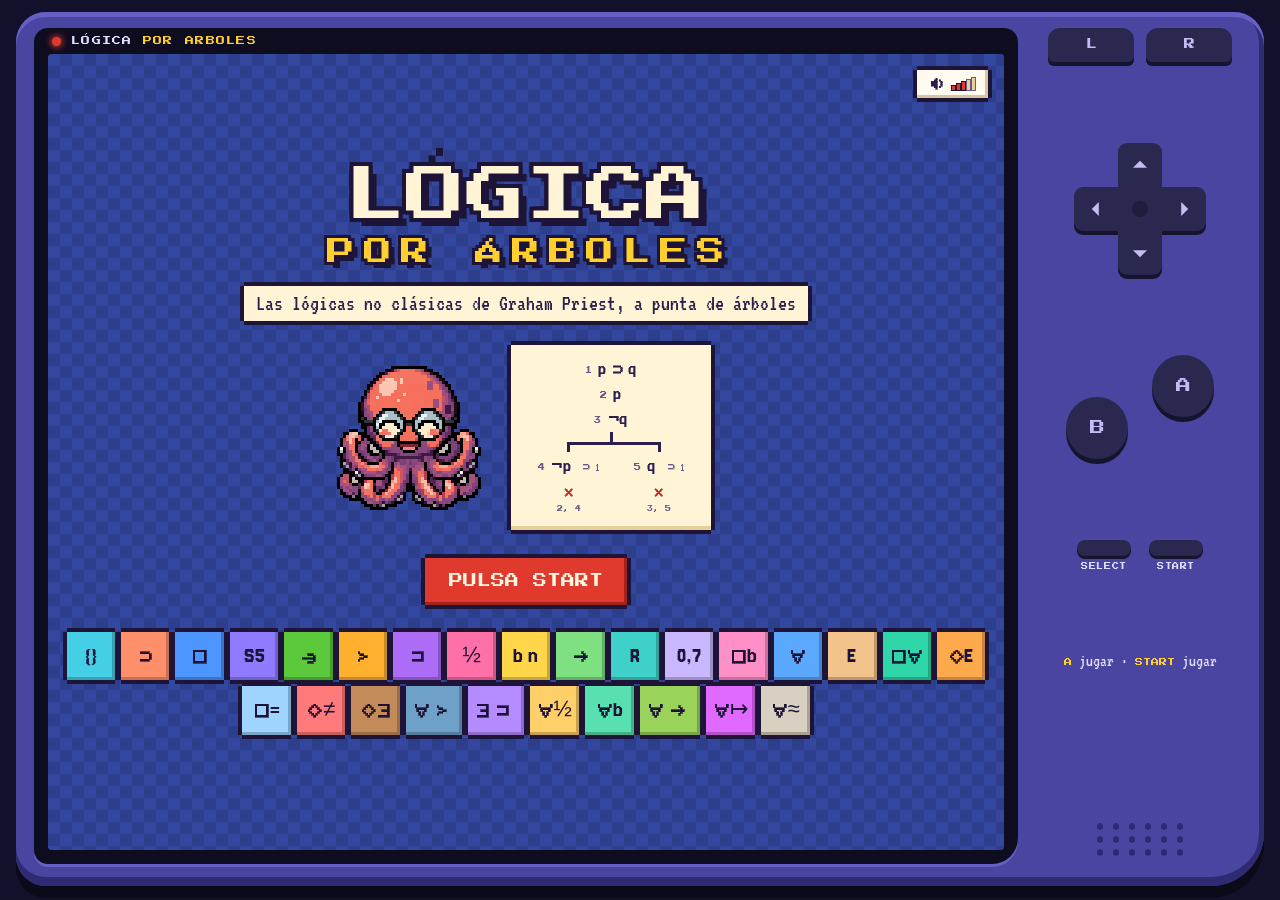
==== index.html @ 6a089b9a "Página para GitHub Pages y README Co-Authored-By: Claude Opus 5.5 <noreply@anthropic.com>" ====
<!doctype html>
<html lang="es">
<head>
<meta charset="utf-8">
<meta name="viewport" content="width=device-width, initial-scale=1, viewport-fit=cover">
<title>Lógica por Árboles</title>
<style>
@font-face { font-family: 'Jersey 20'; font-style: normal; font-weight: 400; font-display: block; src: url([data-uri]) format('woff2'); }
@font-face { font-family: 'VT323'; font-style: normal; font-weight: 400; font-display: block; src: url([data-uri]) format('woff2'); }
@font-face { font-family: 'Press Start 2P'; font-style: normal; font-weight: 400; font-display: block; src: url([data-uri]) format('woff2'); }
:root {
  --img-w0: url([data-uri]);
  --img-w1: url([data-uri]);
  --img-w10: url([data-uri]);
  --img-w11: url([data-uri]);
  --img-w12: url([data-uri]);
  --img-w13: url([data-uri]);
  --img-w14: url([data-uri]);
  --img-w15: url([data-uri]);
  --img-w16: url([data-uri]);
  --img-w17: url([data-uri]);
  --img-w18: url([data-uri]);
  --img-w19: url([data-uri]);
  --img-w2: url([data-uri]);
  --img-w20: url([data-uri]);
  --img-w21: url([data-uri]);
  --img-w22: url([data-uri]);
  --img-w23: url([data-uri]);
  --img-w24: url([data-uri]);
  --img-w25: url([data-uri]);
  --img-w26: url([data-uri]);
  --img-w3: url([data-uri]);
  --img-w4: url([data-uri]);
  --img-w5: url([data-uri]);
  --img-w6: url([data-uri]);
  --img-w7: url([data-uri]);
  --img-w8: url([data-uri]);
  --img-w9: url([data-uri]);
}
/* Trazado: una consola de bolsillo ocupa la ventana. La pantalla es un mosaico con paneles de
   trazo de 4 px; la hoja de Fitch es la escena y Minerva habla desde el cuadro de diálogo. */
:root {
  /* paleta inspirada en los RPG de GBA: contorno morado oscuro, cuadros crema, rojo, verde y amarillo vivos */
  --desk: #12102a; --shell: #4a45a0; --shell-hi: #6660c4; --shell-lo: #2f2b72; --shell-ink: #e2deff; --bezel: #0e0d1f;
  --key: #2b2850; --key-lo: #15132e; --key-ink: #c3bdf5;
  --bg: #33479e; --bg2: #2c3e8c;
  --bgw0: #2390a8; --bgw0b: #1e8097; --bgw1: #2f9950; --bgw1b: #288745; --bgw2: #1b7d6b; --bgw2b: #176e5e; --bgw3: #2a6fc4; --bgw3b: #2462ae;
  --bgw4: #6a47b8; --bgw4b: #5d3da4; --bgw5: #c2702a; --bgw5b: #ad6224; --bgw6: #7d2f52; --bgw6b: #6d2847;
  --bgw7: #a8477f; --bgw7b: #973e72; --bgw8: #23233f; --bgw8b: #1d1d36; --bgw9: #2e6f66; --bgw9b: #286259;
  --panel: #fff4d6; --panel-lo: #e8cf9a;
  --ink: #2a1f4d; --ink2: #66598a; --line: #1d1438;
  --btn: #fffaf0; --btn-lo: #d6c6a0;
  --pri: #e03a2f; --pri-lo: #a2231c; --pri-ink: #fff6e0;
  --hi: #ffcf2e; --hi-lo: #d99a00; --hi-ink: #2a1f4d; --star: #e89a00;
  --ok: #178a3e; --bad: #c92a26; --warn: #b96a00; --ext: #2f6fe0;
  --ok-bg: #5fd07a; --warn-bg: #ffc64a; --bad-bg: #ff7a6b;
  --w0: #45cfe6; --w1: #5cc83c; --w2: #1fb89a; --w3: #4d95ff; --w4: #ad6cf5; --w5: #ff9a2e; --w6: #f2557a; --w7: #ff8fc7; --w8: #9aa3c7; --w9: #8ff5d9;
  --on-w: #1d1438; --wc: var(--w1);
  --ol: 0 -4px 0 0 var(--line), 0 4px 0 0 var(--line), -4px 0 0 0 var(--line), 4px 0 0 0 var(--line);
  --fd: 'Press Start 2P', 'Courier New', monospace;
  --fb: 'VT323', 'Courier New', monospace;
  --fs: 'Jersey 20', 'Trebuchet MS', 'Segoe UI', sans-serif;
  --logo: #fff4d6;
}
@media (prefers-color-scheme: dark) {
  :root:not([data-theme="light"]) {
  --desk: #07060f; --shell: #2b2866; --shell-hi: #3c3888; --shell-lo: #191742; --shell-ink: #c9c4f5; --bezel: #05050d;
  --key: #17152f; --key-lo: #08071a; --key-ink: #9d97dc;
  --bg: #1b2552; --bg2: #182048;
  --bgw0: #175d6e; --bgw0b: #14505f; --bgw1: #1c5c34; --bgw1b: #184f2c; --bgw2: #124d44; --bgw2b: #0f423a; --bgw3: #1a4480; --bgw3b: #163a70;
  --bgw4: #40287a; --bgw4b: #37226a; --bgw5: #7a4418; --bgw5b: #6a3a14; --bgw6: #4d1a34; --bgw6b: #42162c;
  --bgw7: #5e2748; --bgw7b: #52213f; --bgw8: #14142a; --bgw8b: #101023; --bgw9: #1a423d; --bgw9b: #163935;
  --panel: #27306e; --panel-lo: #1c2354;
  --ink: #fff6e0; --ink2: #b7b9e8; --line: #0b0920;
  --btn: #3a4590; --btn-lo: #2a3372;
  --pri-lo: #8f1d17;
  --hi-lo: #b98400; --star: #ffcf2e;
  --ok: #62e088; --bad: #ff8b80; --warn: #ffc85e; --ext: #86aaff;
  color-scheme: dark;
  }
}
:root[data-theme="dark"] {
  --desk: #07060f; --shell: #2b2866; --shell-hi: #3c3888; --shell-lo: #191742; --shell-ink: #c9c4f5; --bezel: #05050d;
  --key: #17152f; --key-lo: #08071a; --key-ink: #9d97dc;
  --bg: #1b2552; --bg2: #182048;
  --bgw0: #175d6e; --bgw0b: #14505f; --bgw1: #1c5c34; --bgw1b: #184f2c; --bgw2: #124d44; --bgw2b: #0f423a; --bgw3: #1a4480; --bgw3b: #163a70;
  --bgw4: #40287a; --bgw4b: #37226a; --bgw5: #7a4418; --bgw5b: #6a3a14; --bgw6: #4d1a34; --bgw6b: #42162c;
  --bgw7: #5e2748; --bgw7b: #52213f; --bgw8: #14142a; --bgw8b: #101023; --bgw9: #1a423d; --bgw9b: #163935;
  --panel: #27306e; --panel-lo: #1c2354;
  --ink: #fff6e0; --ink2: #b7b9e8; --line: #0b0920;
  --btn: #3a4590; --btn-lo: #2a3372;
  --pri-lo: #8f1d17;
  --hi-lo: #b98400; --star: #ffcf2e;
  --ok: #62e088; --bad: #ff8b80; --warn: #ffc85e; --ext: #86aaff;
  color-scheme: dark;
}
.screen.w0 { --bg: var(--bgw0); --bg2: var(--bgw0b); --bgimg: var(--img-w0); }
.screen.w1 { --bg: var(--bgw1); --bg2: var(--bgw1b); --bgimg: var(--img-w1); }
.screen.w2 { --bg: var(--bgw2); --bg2: var(--bgw2b); --bgimg: var(--img-w2); }
.screen.w3 { --bg: var(--bgw3); --bg2: var(--bgw3b); --bgimg: var(--img-w3); }
.screen.w4 { --bg: var(--bgw4); --bg2: var(--bgw4b); --bgimg: var(--img-w4); }
.screen.w5 { --bg: var(--bgw5); --bg2: var(--bgw5b); --bgimg: var(--img-w5); }
.screen.w6 { --bg: var(--bgw6); --bg2: var(--bgw6b); --bgimg: var(--img-w6); }
.screen.w7 { --bg: var(--bgw7); --bg2: var(--bgw7b); --bgimg: var(--img-w7); }
.screen.w8 { --bg: var(--bgw8); --bg2: var(--bgw8b); --bgimg: var(--img-w8); }
.screen.w9 { --bg: var(--bgw9); --bg2: var(--bgw9b); --bgimg: var(--img-w9); }
/* fondo de cada mundo (tools/fondos.py): la escena queda fija detrás del contenido, bajo un velo del color del mundo */
.screen.scr-world, .screen.scr-stage {
  --veil: color-mix(in srgb, var(--bg) 28%, transparent);
  background-image: linear-gradient(var(--veil), var(--veil)), var(--bgimg, none);
  background-size: cover; background-position: center; background-repeat: no-repeat; background-attachment: scroll;
  image-rendering: pixelated;
}

* { box-sizing: border-box; }
[hidden] { display: none !important; }
html { height: 100%; overscroll-behavior: none; -webkit-text-size-adjust: 100%; text-size-adjust: 100%; }
body {
  margin: 0; height: 100%; display: flex; align-items: center; justify-content: center;
  /* en el celular se respeta la muesca y la barra de gestos */
  padding: max(12px, env(safe-area-inset-top, 0px)) max(16px, env(safe-area-inset-right, 0px)) max(14px, env(safe-area-inset-bottom, 0px)) max(16px, env(safe-area-inset-left, 0px));
  overscroll-behavior: none; touch-action: manipulation; -webkit-tap-highlight-color: transparent;
  -webkit-user-select: none; user-select: none; -webkit-touch-callout: none;
  background: var(--desk); color: var(--ink);
  font-family: var(--fb); font-size: 22px; line-height: 1.15;
}
button { font: inherit; color: inherit; }
b, strong, h3, .btn, .rbtn, .key, .chip, .fm, .stitle, .tot, .vbtn, .vchip, .wbadge { font-family: var(--fs); font-weight: 400; }
b, strong, .stitle { font-size: .93em; }
p { margin: 0; }
:focus-visible { outline: 3px solid var(--ext); outline-offset: 4px; }

/* ---------- consola: pantalla a la izquierda, mando a la derecha ---------- */
.gba {
  width: 100%; max-width: 1320px; height: 100%; max-height: 880px;
  display: grid; grid-template-columns: minmax(0, 1fr) 236px; gap: 4px;
  padding: 16px 6px 22px 18px; background: var(--shell);
  border-radius: 30px 30px 54px 30px;
  box-shadow: inset 0 5px 0 0 var(--shell-hi), inset 0 -9px 0 0 var(--shell-lo), inset -5px 0 0 0 var(--shell-lo), 0 12px 0 0 rgba(0, 0, 0, .4);
}
.bezel {
  position: relative; min-width: 0; min-height: 0; display: flex; flex-direction: column;
  padding: 26px 14px 14px; background: var(--bezel); border-radius: 14px 14px 26px 14px;
  box-shadow: 0 3px 0 0 var(--shell-hi);
}
.btop { position: absolute; top: 8px; left: 18px; right: 18px; display: flex; align-items: center; gap: 10px; color: var(--shell-ink); }
.led { width: 9px; height: 9px; border-radius: 50%; background: var(--pri); box-shadow: 0 0 6px 1px var(--pri); }
.brand { font-family: var(--fd); font-size: 9px; letter-spacing: .14em; }
.brand b { font-family: inherit; font-size: 1em; color: var(--hi); }
.screen {
  flex: 1; min-width: 0; min-height: 0; overflow-y: auto; overflow-x: hidden; padding: 12px; border-radius: 3px;
  position: relative;
  scrollbar-width: thin; scrollbar-color: var(--line) transparent;
  background-color: var(--bg);
  background-image: linear-gradient(45deg, var(--bg2) 25%, transparent 25%, transparent 75%, var(--bg2) 75%),
    linear-gradient(45deg, var(--bg2) 25%, transparent 25%, transparent 75%, var(--bg2) 75%);
  background-size: 24px 24px; background-position: 0 0, 12px 12px; background-attachment: local;
}
/* .fit envuelve cada pantalla: se encoge lo justo para caber en el alto disponible */
.fit { position: relative; display: flex; flex-direction: column; gap: 8px; transform-origin: 0 0; }
.fit > * { flex-shrink: 0; }

.pad { display: flex; flex-direction: column; align-items: center; justify-content: space-between; gap: 8px; padding: 0 8px 4px; color: var(--shell-ink); min-height: 0; }
.pad button { border: 0; padding: 0; cursor: pointer; background: var(--key); color: var(--key-ink); font-family: var(--fd); -webkit-tap-highlight-color: transparent; touch-action: manipulation; }
.pad button:active, .pad button.pressed { transform: translateY(3px); box-shadow: none; }
.shoulders { display: flex; gap: 12px; }
.sh { width: 86px; height: 34px; border-radius: 12px 12px 6px 6px; font-size: 11px; box-shadow: 0 4px 0 0 var(--key-lo); }
.dpad { position: relative; width: 132px; height: 132px; flex: none; filter: drop-shadow(0 4px 0 var(--key-lo)); }
.dpad::before { content: ''; position: absolute; left: 44px; top: 44px; width: 44px; height: 44px; background: var(--key); }
.dpad::after { content: ''; position: absolute; left: 58px; top: 58px; width: 16px; height: 16px; border-radius: 50%; background: var(--key-lo); opacity: .55; }
.dpad button { position: absolute; width: 44px; height: 44px; }
.dpad .up { left: 44px; top: 0; border-radius: 9px 9px 0 0; }
.dpad .down { left: 44px; top: 88px; border-radius: 0 0 9px 9px; }
.dpad .left { left: 0; top: 44px; border-radius: 9px 0 0 9px; }
.dpad .right { left: 88px; top: 44px; border-radius: 0 9px 9px 0; }
.dpad button::after { content: ''; position: absolute; left: 50%; top: 50%; border: 7px solid transparent; }
.dpad .up::after { border-bottom-color: var(--key-ink); transform: translate(-50%, -80%); }
.dpad .down::after { border-top-color: var(--key-ink); transform: translate(-50%, -20%); }
.dpad .left::after { border-right-color: var(--key-ink); transform: translate(-80%, -50%); }
.dpad .right::after { border-left-color: var(--key-ink); transform: translate(-20%, -50%); }
.dpad button:active, .dpad button.pressed { transform: none; filter: brightness(.75); }
.ab { position: relative; width: 156px; height: 104px; flex: none; }
.rb { position: absolute; width: 62px; height: 62px; border-radius: 50%; font-size: 15px; box-shadow: 0 5px 0 0 var(--key-lo); }
.rb.a { right: 4px; top: 0; }
.rb.b { left: 4px; bottom: 0; }
.ss { display: flex; gap: 18px; font-family: var(--fd); font-size: 7px; letter-spacing: .08em; }
.ss span { display: flex; flex-direction: column; align-items: center; gap: 7px; }
.ss button { width: 54px; height: 16px; border-radius: 8px; box-shadow: 0 3px 0 0 var(--key-lo); }
.legend { min-height: 5.2em; font-size: 17px; line-height: 1.15; text-align: center; text-wrap: balance; }
.legend b { font-family: var(--fd); font-size: 8px; font-weight: 400; color: var(--hi); }
.speaker { width: 96px; height: 40px; flex: none; background-image: radial-gradient(circle, var(--shell-lo) 3px, transparent 3.5px); background-size: 16px 13px; background-position: 0 0; }
.padf { outline: 4px solid var(--hi) !important; outline-offset: 2px; position: relative; z-index: 2; animation: padf .6s steps(2) infinite; }
@keyframes padf { 50% { outline-color: var(--pri); } }

/* ---------- piezas ---------- */
.panel { background: var(--panel); margin: 4px; padding: 12px 14px; box-shadow: var(--ol), inset 0 -4px 0 0 var(--panel-lo); }
.btn {
  display: inline-flex; align-items: center; justify-content: center; gap: .45em;
  border: 0; margin: 4px; padding: .5em .9em; background: var(--btn); color: var(--ink);
  line-height: 1.1; cursor: pointer;
  box-shadow: var(--ol), inset -3px -3px 0 0 var(--btn-lo);
}
.btn:active:not(:disabled) { transform: translateY(2px); box-shadow: var(--ol), inset 3px 3px 0 0 var(--btn-lo); }
.btn:disabled { opacity: .45; cursor: default; }
.btn.pri { background: var(--pri); color: var(--pri-ink); --btn-lo: var(--pri-lo); }
.btn.sm { font-size: .85em; padding: .42em .7em; }
.btn.big { font-family: var(--fd); font-size: 14px; padding: 16px 24px; }
.mlabel { font-family: var(--fd); font-size: 9px; letter-spacing: .08em; color: var(--ink2); margin: 6px 4px 2px; }
.cap { font-size: .82em; color: var(--ink2); }
.g { height: .6em; fill: currentColor; stroke: currentColor; stroke-width: .34; overflow: visible; vertical-align: baseline; margin: 0 .07em; flex: none; }
.g.op { margin: 0 .34em; }
.fm { letter-spacing: .03em; white-space: nowrap; }
b, strong { word-spacing: .14em; }
.owl { display: block; flex: none; animation: bob 1.2s steps(2) infinite; }
.owl image { image-rendering: crisp-edges; image-rendering: pixelated; }
.owl .blk { visibility: hidden; animation: blk 4.4s steps(1) infinite; }
.owl .bk { visibility: hidden; }
.owl.talk .bk { animation: bk .24s steps(1) infinite; }
.owl .spk { animation: blink .7s steps(1) infinite; }
.owl.m-happy { animation: hop .52s steps(2) infinite; }
.owl.m-think { animation: tilt 2.2s steps(2) infinite; }
.owl.m-brave { animation: bob .6s steps(2) infinite; }
.owl.m-sad { animation: bob 2s steps(2) infinite; }
.owl.m-sad.fresh { animation: shake .4s steps(4) 2, bob 2s steps(2) .8s infinite; }
@keyframes blk { 0%, 93% { visibility: hidden; } 94%, 100% { visibility: visible; } }
@keyframes bk { 0% { visibility: visible; } 50% { visibility: hidden; } }
@keyframes hop { 50% { transform: translateY(-6px); } }
@keyframes tilt { 50% { transform: rotate(-5deg); } }
@keyframes shake { 25% { transform: translateX(-4px); } 75% { transform: translateX(4px); } }
.btn.snd.off .g { opacity: .45; }
.vb { display: inline-flex; align-items: flex-end; gap: 2px; height: 12px; }
.vb i { width: 3px; background: var(--panel-lo); box-shadow: 0 0 0 1px var(--ink2); }
.vb i:nth-child(1) { height: 4px; } .vb i:nth-child(2) { height: 6px; } .vb i:nth-child(3) { height: 8px; } .vb i:nth-child(4) { height: 10px; } .vb i:nth-child(5) { height: 12px; }
.vb i.on { background: var(--pri); box-shadow: 0 0 0 1px var(--line); }
.snddlg { width: min(420px, 100%); gap: 10px; }
.vol { display: flex; align-items: center; gap: 6px; }
.vol b { width: 4.6em; margin-left: 4px; }
.vol .btn { min-width: 2.4em; font-size: 1.1em; }
.vmeter { flex: 1; display: flex; justify-content: center; align-items: flex-end; gap: 6px; }
.vmeter i { width: 16px; background: var(--panel-lo); box-shadow: 0 0 0 3px var(--line); }
.vmeter i:nth-child(1) { height: 10px; } .vmeter i:nth-child(2) { height: 15px; } .vmeter i:nth-child(3) { height: 20px; } .vmeter i:nth-child(4) { height: 25px; } .vmeter i:nth-child(5) { height: 30px; }
.vmeter i.on { background: var(--hi); }
.title { position: relative; }
.lng { gap: 0; padding: .3em .35em; }
.lng b { font-family: var(--fd); font-size: 10px; padding: 5px 6px 4px; color: var(--ink2); }
.lng b.on { background: var(--ink); color: var(--panel); }
.tsnd { position: absolute; top: 0; right: 0; display: flex; }
.winowl { margin-bottom: -4px; }
@keyframes bob { 50% { transform: translateY(-3px); } }
@keyframes blink { 50% { opacity: .25; } }
.blink { animation: blink 1.1s steps(1) infinite; }
.stars { display: inline-flex; gap: 2px; font-size: 1.05em; }
.stars i { color: var(--panel-lo); }
.stars i.on { color: var(--star); }
.done { color: var(--ok); }

.hud { display: flex; align-items: center; gap: 8px; margin: 4px; padding: 4px 6px; background: var(--panel); box-shadow: var(--ol); }
.hud-t { flex: 1; min-width: 0; text-align: center; }
.hud h1 { margin: 0; font-family: var(--fd); font-size: 12px; line-height: 1.5; font-weight: 400; text-wrap: balance; }
.hud-s { display: block; font-size: .78em; color: var(--ink2); }
.hud-r { display: flex; align-items: center; gap: 4px; }
.tot { color: var(--star); white-space: nowrap; }

.dialog {
  display: flex; gap: 12px; align-items: flex-start; margin: 4px; padding: 12px 14px;
  background: var(--panel); box-shadow: var(--ol), inset 0 0 0 3px var(--wc);
}
.dialog .who { flex: none; display: flex; flex-direction: column; align-items: center; gap: 6px; font-family: var(--fd); font-size: 7px; color: var(--ink2); }
.dialog .say { flex: 1; min-width: 0; }
.dialog.err { box-shadow: var(--ol), inset 0 0 0 3px var(--bad); }
.dialog.hint { box-shadow: var(--ol), inset 0 0 0 3px var(--hi-lo); }
.dialog.ok { box-shadow: var(--ol), inset 0 0 0 3px var(--ok); }
.dialog.big { min-height: 5.4em; font-size: 1.06em; }
.dialog.small { font-size: .95em; min-height: 4.4em; padding: 9px 12px; }
.twh { visibility: hidden; }
.tww { white-space: nowrap; }

/* ---------- portada ---------- */
.title { flex: 1; display: flex; flex-direction: column; align-items: center; justify-content: center; gap: 20px; text-align: center; padding-block: 16px; }
.logo { display: flex; flex-direction: column; align-items: center; gap: 12px; font-family: var(--fd); line-height: 1; }
.l1 {
  font-size: clamp(28px, 7.4vw, 60px); color: var(--logo);
  text-shadow: 4px 0 var(--line), -4px 0 var(--line), 0 4px var(--line), 0 -4px var(--line), 4px 4px var(--line), -4px -4px var(--line), 4px -4px var(--line), -4px 4px var(--line), 8px 8px 0 var(--line);
}
.l2 {
  font-size: clamp(14px, 3.8vw, 28px); letter-spacing: .32em; margin-right: -.32em; color: var(--hi);
  text-shadow: 3px 0 var(--line), -3px 0 var(--line), 0 3px var(--line), 0 -3px var(--line), 3px 3px var(--line), -3px -3px var(--line), 3px -3px var(--line), -3px 3px var(--line), 6px 6px 0 var(--line);
}
.tag { background: var(--panel); padding: 5px 12px; box-shadow: var(--ol); }
.hero { display: flex; align-items: center; justify-content: center; gap: 26px; flex-wrap: wrap; }
.hero-proof.sheet { font-size: 20px; background: var(--panel); box-shadow: var(--ol), inset 0 -4px 0 0 var(--panel-lo); padding: 10px 6px 12px; text-align: left; }
.strip { display: flex; flex-wrap: wrap; justify-content: center; gap: 0; }
.strip .wbadge { font-size: 1em; min-width: 2.2em; height: 2.2em; margin: 3px; }   /* diez mundos en una fila */
.wbadge {
  display: inline-flex; align-items: center; justify-content: center; min-width: 2.5em; height: 2.5em; padding: 0 .35em; margin: 4px;
  background: var(--wc); color: var(--on-w); font-size: 1.1em;   box-shadow: var(--ol), inset -3px -3px 0 0 rgba(0, 0, 0, .22);
}

/* ---------- mapa ---------- */
.map { flex: 1 0 auto; display: grid; grid-template-columns: repeat(auto-fit, minmax(244px, 1fr)); gap: 4px; }   /* llena el alto libre */
.wcard {
  display: grid; grid-template-columns: auto 1fr; grid-template-areas: "b i" "p p"; gap: 10px 12px; align-items: center;
  text-align: left; border: 0; margin: 4px; padding: 12px 12px 14px; background: var(--panel); cursor: pointer;
  box-shadow: var(--ol), inset 0 -4px 0 0 var(--panel-lo);
}
.wcard .wbadge { grid-area: b; font-size: 1.2em; }
.winfo { grid-area: i; display: flex; flex-direction: column; gap: 2px; min-width: 0; }
.wnum { font-family: var(--fd); font-size: 8px; letter-spacing: .1em; color: var(--ink2); }
.winfo b { font-size: 1.12em; line-height: 1.15; }
.wlogic { font-size: .85em; color: var(--ink2); }
.wprog { grid-area: p; display: flex; align-items: center; gap: 10px; font-size: .85em; min-height: 1.4em; }
.pbar { flex: 1; height: 10px; background: var(--panel-lo); box-shadow: 0 0 0 2px var(--line); }
.pbar i { display: block; height: 100%; background: var(--wc); }
.cnt { white-space: nowrap; color: var(--ink2); }
.wcard.locked { cursor: not-allowed; }
.wcard.locked .wbadge { background: var(--panel-lo); color: var(--ink2); }
.wcard.locked .winfo { opacity: .55; }
.wcard:active:not(.locked) { transform: translateY(2px); }
/* opciones: rótulo arriba, botones iguales en cuadrícula y la nota debajo */
.opts { display: flex; flex-direction: column; justify-content: center; gap: 4px; margin: 4px; }
.opts .mlabel { margin: 0 4px; }
.optgrid { display: grid; grid-template-columns: repeat(auto-fit, minmax(190px, 1fr)); }
.optgrid .btn { justify-content: center; text-align: center; }
.optnote { font-size: .82em; color: var(--ink2); margin: 0 4px; }

/* ---------- lista de etapas ---------- */
.stages { list-style: none; margin: 0; padding: 0; display: grid; grid-template-columns: repeat(auto-fit, minmax(270px, 1fr)); gap: 0 6px; }
.stages li { min-width: 0; display: flex; }
.srow {
  flex: 1; min-width: 0; display: grid; grid-template-columns: 1.3em 1.6em minmax(0, 1fr) auto; align-items: center; gap: 7px;
  text-align: left; border: 0; margin: 4px; padding: 4px 8px 7px 4px; background: var(--panel); cursor: pointer;
  box-shadow: var(--ol), inset 0 -3px 0 0 var(--panel-lo);
}
.snum { font-family: var(--fd); font-size: 9px; color: var(--ink2); text-align: right; }
.stype { display: flex; align-items: center; justify-content: center; width: 1.6em; height: 1.6em; background: var(--wc); color: var(--on-w); }
.srow.tT .stype { background: var(--panel-lo); color: var(--ink); }
.stype .g.op { margin: 0; }
.stitle { min-width: 0; line-height: 1.15; }
.stitle small { font-family: var(--fd); font-size: 7px; margin-left: 6px; color: var(--ink2); vertical-align: middle; }
.srow .stars { font-size: .82em; }
.boss { font-family: var(--fd); font-style: normal; font-size: 7px; background: var(--pri); color: var(--pri-ink); padding: 3px 5px; vertical-align: middle; }
.srow.locked { cursor: not-allowed; }
.srow.locked > * { opacity: .45; }
.srow:active:not(.locked) { transform: translateY(2px); }

/* ---------- teoría ---------- */
.theory { flex: 1; display: flex; flex-direction: column; gap: 8px; }
.scene { flex: 1; min-height: 150px; display: flex; flex-direction: column; align-items: center; justify-content: center; padding: 18px 14px; overflow: hidden; }
.scene.empty { background: transparent; box-shadow: none; }
.scene .sheet { font-size: 24px; }
.tnav { display: flex; align-items: center; justify-content: space-between; gap: 8px; }
.pg { display: flex; justify-content: center; gap: 7px; flex-wrap: wrap; }
.pg i { width: 10px; height: 10px; background: var(--panel); box-shadow: 0 0 0 2px var(--line); }
.pg i.on { background: var(--pri); }
.pg i.past { background: var(--ink2); }
.tw, .kr-wrap { max-width: 100%; overflow-x: auto; }
.tbl { border-collapse: collapse; font-size: .95em; }
.tbl th { font-family: var(--fd); font-size: 8px; font-weight: 400; text-align: left; padding: 6px 12px 8px; color: var(--ink2); border-bottom: 3px solid var(--ink); }
.tbl td { padding: 6px 12px; border-bottom: 2px dotted var(--panel-lo); }
.tbl.tight th, .tbl.tight td { padding-inline: 5px; text-align: center; }   /* tablas de muchas columnas */
.tbl:not(.tt) th .fm { font-size: 2.1em; color: var(--ink); }   /* fórmulas en la cabecera: al tamaño del cuerpo */
.figrow { display: flex; flex-wrap: wrap; align-items: flex-start; justify-content: center; gap: 12px 36px; }
.kripke { position: relative; width: 310px; margin-inline: auto; }
.kripke svg { position: absolute; inset: 0; }
.kripke line { stroke: var(--ink); stroke-width: 3; }
.kripke path { fill: var(--ink); }
.world { position: absolute; width: 104px; height: 46px; display: flex; flex-direction: column; align-items: center; justify-content: center; gap: 3px;
  background: var(--btn); box-shadow: 0 0 0 3px var(--ink); font-size: .78em; line-height: 1.05; text-align: center; }
.world b { font-family: var(--fd); font-size: 7px; font-weight: 400; color: var(--ink2); }
.kr-wrap .cap { margin-top: 10px; text-align: center; font-size: .9em; color: var(--ink); }

/* ---------- hoja de Fitch ---------- */
.sheet { font-size: 24px; }
.sheet.panel { padding: 12px 8px 14px; min-height: 190px; min-width: 0; overflow: auto; scrollbar-width: thin; scrollbar-color: var(--line) transparent; }
.row { display: grid; grid-template-columns: 2em auto minmax(0, 1fr) auto; align-items: stretch; min-height: 1.72em; color: var(--ink); }
.row[data-act] { cursor: pointer; }
.ln { align-self: center; text-align: right; padding-right: 8px; font-family: var(--fd); font-size: 8px; color: var(--ink2); }
.bars { display: flex; }
.bar { width: 16px; border-left: 3px solid currentColor; }
.bar.top { margin-top: 7px; }
.bar.foot { border-bottom: 3px solid currentColor; }
.fml { display: flex; align-items: center; justify-self: start; min-width: 3.4em; padding: 5px 16px 5px 0; white-space: nowrap; }
.fml.foot { border-bottom: 3px solid currentColor; }
.just { align-self: center; padding: 0 8px 0 14px; font-size: .76em; color: var(--ink2); white-space: nowrap; }
.just .g.op { margin: 0 .1em; }
@media (hover: hover) { .row[data-act]:hover { background: var(--panel-lo); } }
.row.sel, .row.sel:hover { background: var(--hi); color: var(--hi-ink); }
.row.sel .just, .row.sel .ln { color: var(--hi-ink); }
.row.dim > :not(.bars) { opacity: .4; }
.row.insub > :not(.bars) { opacity: .55; }
.row.sel > * { opacity: 1; }
.row.ext .fml { outline: 2px dashed var(--ext); outline-offset: -4px; padding-left: 8px; }
.row.new { animation: flash .8s steps(5); }
@keyframes flash { 0% { background: var(--hi); } 100% { background: transparent; } }
.row.cursor { min-height: 1.9em; }
.caret { display: inline-block; width: .5em; height: .95em; background: var(--pri); animation: blink 1s steps(1) infinite; }

/* ---------- reto ---------- */
.proof { flex: 1; display: flex; flex-direction: column; gap: 6px; }
.goal { display: flex; align-items: center; flex-wrap: wrap; gap: 8px 14px; padding: 9px 14px 12px; }
.gtag { font-family: var(--fd); font-size: 8px; padding: 5px 7px; background: var(--wc); color: var(--on-w); }
.seq { flex: 1; min-width: 0; font-size: 1.28em; overflow-x: auto; white-space: nowrap; }
.comma { margin-right: .1em; }
.sys { font-family: var(--fd); font-size: 8px; color: var(--ink2); }
.cols { display: grid; grid-template-columns: minmax(0, 1fr) 400px; gap: 6px; align-items: start; }
.main { display: flex; flex-direction: column; gap: 6px; min-width: 0; }
.side { display: flex; flex-direction: column; gap: 6px; min-width: 0; }
.pal { display: flex; flex-direction: column; gap: 2px; padding: 8px 10px 12px; }
.rules { display: grid; grid-template-columns: repeat(auto-fill, minmax(3.05em, 1fr)); }
.rbtn {
  display: inline-flex; align-items: center; justify-content: center; min-height: 2.2em;
  border: 0; margin: 4px; padding: .3em .2em; background: var(--btn); color: var(--ink); cursor: pointer;
  box-shadow: var(--ol), inset -3px -3px 0 0 var(--btn-lo);
}
.rbtn .g.op { margin: 0 .08em; }
.rbtn.lit { background: var(--hi); color: var(--hi-ink); --btn-lo: var(--hi-lo); }
.rbtn:active:not(:disabled) { transform: translateY(2px); }
.rbtn:disabled { opacity: .45; cursor: default; }
.rbtn.static { flex: none; min-width: 3.6em; cursor: default; }
.acts { display: flex; flex-wrap: wrap; }
.tools { margin-top: 4px; padding-top: 4px; border-top: 3px dotted var(--panel-lo); }
.tools .btn.sm { padding: .42em .5em; }

/* ---------- modelos ---------- */
.model { min-width: 0; }
.vals { display: flex; flex-wrap: wrap; gap: 4px 26px; }
.vrow { display: flex; align-items: center; gap: 8px; font-size: 1.2em; }
.seg { display: flex; }
.vbtn { width: 2.1em; height: 2.1em; border: 0; margin: 4px; background: var(--btn); color: var(--ink); cursor: pointer; box-shadow: var(--ol), inset -3px -3px 0 0 var(--btn-lo); }
.vbtn.on.v2, .vchip.v2 { background: var(--ok-bg); color: var(--on-w); }
.vbtn.on.v1, .vchip.v1 { background: var(--warn-bg); color: var(--on-w); }
.vbtn.on.v0, .vchip.v0 { background: var(--bad-bg); color: var(--on-w); }
.vbtn.on { box-shadow: var(--ol), inset 3px 3px 0 0 rgba(0, 0, 0, .2); }
.vchip { display: inline-block; min-width: 1.9em; padding: 1px 6px; text-align: center; }
.vt td { font-size: 1.05em; }
.lab { font-family: var(--fd); font-size: 7px !important; color: var(--ink2); }
.want { font-size: .82em !important; white-space: nowrap; }
.want.good { color: var(--ok); }
.want.no { color: var(--bad); }
.want span { margin-left: .4em; }

.tt { margin-inline: auto; }
.tt th, .tt td { text-align: center; padding: 3px 10px; }
.tt th { font-family: var(--fs); font-size: 1em; color: var(--ink); padding-bottom: 8px; white-space: nowrap; }
.tt td { border-bottom: 0; }
.tt .fc { border-left: 3px dotted var(--panel-lo); }
.tv { font-family: var(--fs); }
.tv.v0 { color: var(--ink2); }
.tcell {
  width: 2.3em; height: 2em; border: 0; margin: 4px; font-family: var(--fs); cursor: pointer;
  background: var(--btn); color: var(--ink); box-shadow: var(--ol), inset -3px -3px 0 0 var(--btn-lo);
}
.tcell.empty { color: var(--ink2); }
.tcell.good { background: var(--ok-bg); color: var(--on-w); cursor: default; }
.tcell.bad { background: var(--bad-bg); color: var(--on-w); }
.tcell:active:not(:disabled) { transform: translateY(2px); }

.gn { display: flex; flex-direction: column; gap: 4px; }
.gtab { margin-inline: auto; }
.gtab td { text-align: center; padding: 3px 9px; font-family: var(--fs); border-bottom: 0; }
.gtab tr:first-child td { border-bottom: 3px solid var(--ink); }
.gslots, .gpal { display: flex; flex-wrap: wrap; justify-content: center; align-items: stretch; }
.gslot {
  display: flex; flex-direction: column; align-items: center; justify-content: center; gap: 6px; min-width: 3.4em;
  border: 0; margin: 4px; padding: 8px 8px 10px; font-family: var(--fs); font-size: 1.15em; cursor: pointer;
  background: var(--btn); color: var(--ink); box-shadow: var(--ol), inset -3px -3px 0 0 var(--btn-lo);
}
.gslot.cur { background: var(--hi); color: var(--hi-ink); --btn-lo: var(--hi-lo); }
.gslot.good { background: var(--ok-bg); color: var(--on-w); }
.gslot.bad { background: var(--bad-bg); color: var(--on-w); }
.gslot sup, .seq sup, .say sup { font-size: .7em; }
.gtop, .gbot { min-height: 1.1em; }

/* ---------- preguntas ---------- */
.quiz { width: 100%; max-width: 740px; margin-inline: auto; display: flex; flex-direction: column; gap: 8px; }
.qopts { display: flex; flex-direction: column; }
.qopt { justify-content: flex-start; text-align: left; padding: .7em 1em; }
.qopt.right:disabled { opacity: 1; background: var(--ok-bg); color: var(--on-w); --btn-lo: rgba(0, 0, 0, .12); }
.qopt.wrong { text-decoration: line-through; }
.why b { color: var(--ok); }
.why.bad b { color: var(--bad); }

/* ---------- ventanas ---------- */
#modal { position: absolute; inset: 26px 14px 14px; border-radius: 3px; z-index: 10; display: flex; align-items: center; justify-content: center; padding: 16px; overflow: auto; background: rgba(10, 8, 30, .72); }
.mbox { box-shadow: var(--ol), 0 0 0 7px var(--wc), inset 0 -4px 0 0 var(--panel-lo); width: min(560px, 100%); max-height: calc(100% - 12px); overflow: auto; padding: 16px 18px 18px; display: flex; flex-direction: column; gap: 6px; color: var(--ink); }
.mbox h3 { margin: 0 4px; font-size: 1.15em; line-height: 1.2; text-wrap: balance; }
.mbox h3 .g.op { margin: 0 .08em; }
.chips, .krow { display: flex; flex-wrap: wrap; }
.chip, .key {
  display: inline-flex; align-items: center; justify-content: center; gap: .3em;
  border: 0; margin: 4px; background: var(--btn); color: var(--ink); cursor: pointer;
  box-shadow: var(--ol), inset -3px -3px 0 0 var(--btn-lo);
}
.chip { padding: .4em .7em; font-size: 1.05em; }
.key { min-width: 2.3em; height: 2.3em; padding: 0 .5em; font-size: 1.05em; }
.key.term { background: var(--panel-lo); }
.key.wide { font-size: .85em; }
.chip:active, .key:active { transform: translateY(2px); }
.fdisp { min-height: 2.5em; margin: 4px; padding: 8px 10px; display: flex; align-items: center; overflow-x: auto; white-space: nowrap; background: var(--btn); box-shadow: var(--ol); font-size: 1.25em; }
.fstat { min-height: 1.4em; margin-inline: 4px; font-size: .85em; color: var(--ink2); }
.fstat.good { color: var(--ok); }
.fstat.no { color: var(--bad); }
.mrow { display: flex; flex-wrap: wrap; justify-content: flex-end; margin-top: 6px; }
.choices { display: flex; flex-direction: column; }
.chopt { justify-content: flex-start; font-size: 1.15em; padding: .55em .9em; }
.book { display: flex; flex-direction: column; gap: 10px; margin-top: 6px; }
.brow { display: flex; gap: 12px; align-items: flex-start; }
.brow b { line-height: 1.15; }
.brow small { color: var(--ink2); }
.win { align-items: center; text-align: center; gap: 10px; }
.qed { font-family: var(--fd); font-size: 28px; color: var(--pri); margin-top: 2px; text-shadow: 3px 0 var(--line), -3px 0 var(--line), 0 3px var(--line), 0 -3px var(--line), 3px 3px var(--line), -3px -3px var(--line), 3px -3px var(--line), -3px 3px var(--line), 6px 6px 0 var(--line); }
.bigstars { font-size: 2.3em; line-height: 1; }
.bigstars i.on { animation: pop .45s steps(3) both; }
.bigstars i:nth-child(2) { animation-delay: .15s; }
.bigstars i:nth-child(3) { animation-delay: .3s; }
@keyframes pop { 0% { transform: scale(0); } 70% { transform: scale(1.35); } 100% { transform: scale(1); } }
.detail { color: var(--ink2); }
.outro { max-width: 46ch; }
.win .mrow { justify-content: center; }

/* la disposición depende del ancho útil de la pantalla (lo calcula fit() en ui.js) */
.fit.narrow .cols { grid-template-columns: minmax(0, 1fr); }
.fit.narrow .opts { padding-block: 6px 8px; gap: 1px; }
.fit.tiny .hud .btn span { display: none; }
.fit.tiny .hero-owl .owl { width: 96px; height: 96px; }
.fit.tiny .dialog.big .who span { display: none; }
.fit.tiny .just { padding-left: 8px; }
/* ventana estrecha o celular en vertical: el mando pasa debajo de la pantalla */
@media (max-width: 860px) and (min-height: 521px) {
  body { font-size: 20px; padding: max(8px, env(safe-area-inset-top, 0px)) max(16px, env(safe-area-inset-right, 0px)) max(8px, env(safe-area-inset-bottom, 0px)) max(16px, env(safe-area-inset-left, 0px)); }
  .gba { grid-template-columns: minmax(0, 1fr); grid-template-rows: minmax(0, 1fr) auto; max-height: none; padding: 10px 10px 16px; border-radius: 18px 18px 30px 30px; }
  .bezel { padding: 22px 6px 6px; border-radius: 10px; }
  #modal { inset: 22px 6px 6px; }
  .btop { top: 6px; }
  .screen { padding: 8px; }
  .pad { display: grid; grid-template-columns: auto 1fr auto; grid-template-areas: "dpad sh ab" "dpad ss ab"; align-items: center; justify-items: center; gap: 4px 8px; padding: 6px 2px 0; }
  .shoulders { grid-area: sh; gap: 8px; }
  .sh { width: 56px; height: 28px; }
  .dpad { grid-area: dpad; width: 108px; height: 108px; }
  .dpad::before { left: 36px; top: 36px; width: 36px; height: 36px; }
  .dpad::after { left: 46px; top: 46px; }
  .dpad button { width: 36px; height: 36px; }
  .dpad .up, .dpad .down { left: 36px; }
  .dpad .down { top: 72px; }
  .dpad .left, .dpad .right { top: 36px; }
  .dpad .right { left: 72px; }
  .ab { grid-area: ab; width: 124px; height: 92px; }
  .rb { width: 54px; height: 54px; }
  .ss { grid-area: ss; gap: 10px; }
  .ss button { width: 44px; }
  .legend, .speaker { display: none; }
}
/* celular en vertical: menos marco para ganar pantalla */
@media (max-width: 520px) and (min-height: 521px) {
  body { padding: max(4px, env(safe-area-inset-top, 0px)) max(16px, env(safe-area-inset-right, 0px)) max(4px, env(safe-area-inset-bottom, 0px)) max(16px, env(safe-area-inset-left, 0px)); padding-inline: max(4px, env(safe-area-inset-left, 0px)) max(4px, env(safe-area-inset-right, 0px)); }
  .gba { padding: 7px 7px 12px; border-radius: 14px 14px 24px 24px; }
  .bezel { padding: 20px 4px 4px; border-radius: 8px; }
  #modal { inset: 20px 4px 4px; padding: 8px; }
  .screen { padding: 6px; }
  .mbox { padding: 12px 12px 14px; }
  .pad { gap: 4px 6px; padding: 6px 0 0; }
  .shoulders { gap: 6px; }
  .sh { width: 48px; }
  .dpad { width: 96px; height: 96px; }
  .dpad::before { left: 32px; top: 32px; width: 32px; height: 32px; }
  .dpad::after { left: 40px; top: 40px; }
  .dpad button { width: 32px; height: 32px; }
  .dpad .up, .dpad .down { left: 32px; }
  .dpad .down { top: 64px; }
  .dpad .left, .dpad .right { top: 32px; }
  .dpad .right { left: 64px; }
  .ab { width: 110px; height: 84px; }
  .rb { width: 50px; height: 50px; }
  .ss { gap: 6px; }
  .ss button { width: 40px; }
}
@media (max-height: 620px) and (min-width: 861px) {
  .speaker { display: none; }
  .legend { font-size: 15px; min-height: 0; }
  .dpad { transform: scale(.86); margin-block: -8px; }
  .ab { transform: scale(.86); margin-block: -6px; }
}
/* celular apaisado (o ventana muy baja): mando a la derecha, compacto */
@media (max-height: 520px) {
  body { font-size: 20px; padding: max(4px, env(safe-area-inset-top, 0px)) max(8px, env(safe-area-inset-right, 0px)) max(4px, env(safe-area-inset-bottom, 0px)) max(8px, env(safe-area-inset-left, 0px)); }
  .gba { grid-template-columns: minmax(0, 1fr) 150px; gap: 2px; padding: 6px 2px 10px 8px; border-radius: 16px 16px 26px 16px; }
  .bezel { padding: 18px 5px 5px; border-radius: 8px; }
  #modal { inset: 18px 5px 5px; padding: 6px; }
  .btop { top: 4px; }
  .brand { font-size: 7px; }
  .screen { padding: 6px; }
  .pad { padding: 0 2px; gap: 2px; }
  .shoulders { gap: 6px; }
  .sh { width: 58px; height: 22px; font-size: 9px; }
  .dpad { width: 96px; height: 96px; transform: none; margin: 0; }
  .dpad::before { left: 32px; top: 32px; width: 32px; height: 32px; }
  .dpad::after { left: 40px; top: 40px; }
  .dpad button { width: 32px; height: 32px; }
  .dpad .up, .dpad .down { left: 32px; }
  .dpad .down { top: 64px; }
  .dpad .left, .dpad .right { top: 32px; }
  .dpad .right { left: 64px; }
  .ab { width: 116px; height: 78px; transform: none; margin: 0; }
  .rb { width: 50px; height: 50px; font-size: 13px; }
  .ss { gap: 8px; font-size: 6px; }
  .ss span { gap: 4px; }
  .ss button { width: 40px; height: 12px; }
  .legend, .speaker { display: none; }
  .mbox { padding: 10px 12px 12px; }
}
/* con el dedo no hay teclado ni puntero: sobran las ayudas de teclado */
@media (hover: none) { .kbd { display: none; } }
@media (prefers-reduced-motion: reduce) {
  .owl, .owl *, .blink, .caret, .row.new, .bigstars i.on, .padf { animation: none !important; }
}

.acc { position: relative; display: inline-block; }
.acc::before { content: ''; position: absolute; left: .5em; top: -.3em; width: .125em; height: .125em; background: var(--line); box-shadow: -.125em .125em 0 0 var(--line); }
.brand .acc::before { background: currentColor; box-shadow: -.125em .125em 0 0 currentColor; top: -.32em; }
.kbd { display: flex; flex-wrap: wrap; align-items: center; gap: 4px 12px; margin: 6px 4px 0; }
.kbd span { display: inline-flex; align-items: center; gap: 5px; }
kbd { font-family: var(--fb); font-size: 1em; padding: 0 6px; background: var(--panel-lo); color: var(--ink); }
.rn .g.op { margin: 0 .06em; }
.dialog.slim { min-height: 0; padding: 6px 12px; align-items: center; }
.lockmsg { white-space: normal; line-height: 1.1; }
/* ningún texto se sale de su caja: las palabras largas se parten con guion */
.winfo, .stitle, .say, .cap, .why, .outro, .detail, .optnote, .tbl td, .qopt { overflow-wrap: break-word; hyphens: auto; }
.winfo b { font-size: 1.06em; overflow-wrap: anywhere; }
.btn, .chip { max-width: 100%; }
/* ---------- motor de validez ---------- */
.sysset { display: flex; flex-wrap: wrap; }
.sysset .btn { margin: 3px; min-width: 2.7em; padding: .35em .6em; }
.sysset .btn.on { background: var(--wc); color: var(--on-w); --btn-lo: rgba(0, 0, 0, .22); }
.qm { color: var(--ink2); }
.vbuild .chips { min-height: 2.6em; align-items: center; }
.chip.vc i { display: inline-flex; margin-left: .35em; color: var(--bad); font-size: .75em; }
.chip.add { background: var(--panel-lo); color: var(--ink); font-size: .95em; }
.chip.ex { font-size: .95em; }
.chip.ex small { font-family: var(--fd); font-size: 7px; margin-left: .5em; color: var(--ink2); }
.vres { display: flex; flex-direction: column; gap: 4px; min-width: 0; }
.vres.good { box-shadow: var(--ol), inset 0 0 0 3px var(--ok); }
.vres.no { box-shadow: var(--ol), inset 0 0 0 3px var(--bad); }
.vres.unk { box-shadow: var(--ol), inset 0 0 0 3px var(--warn); }
.vverd { display: flex; align-items: center; gap: 8px; margin: 2px 4px; font-family: var(--fd); font-size: 11px; }
.vverd small { font-size: 8px; color: var(--ink2); }
.vres.good .vverd, .vcmp b.good { color: var(--ok); }
.vres.no .vverd, .vcmp b.no { color: var(--bad); }
.vres.unk .vverd { color: var(--warn); }
.vcmp { margin: 0 4px; }
.gats { display: flex; flex-wrap: wrap; gap: 4px 14px; margin: 4px; }
.gat { display: inline-flex; align-items: center; gap: 6px; }
.vtt tr.crit td { box-shadow: inset 0 3px 0 0 var(--ok), inset 0 -3px 0 0 var(--ok); }
.vtt tr.cex td { background: var(--bad-bg); box-shadow: none; }
.vtt .cc { box-shadow: inset 3px 0 0 0 var(--ink); }
.vtt td, .vtt th { text-align: center; padding-inline: 8px; }
.kmodel { position: relative; margin: 8px auto 4px; }
.kmodel svg { position: absolute; inset: 0; overflow: visible; }
.kmodel line { stroke: var(--ink); stroke-width: 3; }
.kmodel path { fill: var(--ink); }
.kmodel .world { font-size: .9em; }
.kmodel .world.root { box-shadow: 0 0 0 3px var(--ink), inset 0 0 0 3px var(--wc); }
.kmodel .world b { display: flex; align-items: center; font-size: 8px; }
.world em { display: inline-flex; margin-left: 6px; font-style: normal; font-size: 16px; color: var(--ink); }
.mis ul { list-style: none; margin: 2px 0 4px; padding: 0 4px; display: flex; flex-direction: column; gap: 7px; }
.mis li { display: flex; gap: 8px; align-items: flex-start; color: var(--ink2); line-height: 1.15; }
.mis li .g { flex: none; margin-top: .15em; }
.mis li.on { color: var(--ok); }
/* en el mapa, cada tarjeta deja ver a la derecha el fondo de su mundo */
.wcard:not(.locked) { background-image: linear-gradient(100deg, var(--panel) 50%, color-mix(in srgb, var(--panel) 30%, transparent) 78%), var(--bgimg, none); background-size: cover; background-position: center; image-rendering: pixelated; }

/* ---------- el árbol ---------- */
.treebox { overflow: auto; }
.treebox.small { font-size: 18px; max-height: 340px; margin: 4px 0; }
.tree { display: flex; justify-content: center; width: max-content; min-width: 100%; padding: 4px 8px 10px; }
.tseg { display: flex; flex-direction: column; align-items: center; }
.tn {
  position: relative; display: inline-flex; align-items: baseline; gap: .35em; margin: 1px 0; padding: 2px 8px 3px 4px;
  border: 0; background: transparent; color: var(--ink); white-space: nowrap; text-align: left; line-height: 1.15;
}
button.tn { cursor: pointer; }
@media (hover: hover) { button.tn:hover { background: var(--panel-lo); } }
.tn.sel, .tn.sel:hover { background: var(--hi); color: var(--hi-ink); }
.tn.new { animation: flash .9s steps(5); }
.tnum { font-family: var(--fd); font-size: 7px; color: var(--ink2); min-width: 1.6em; text-align: right; }
.tn.sel .tnum, .tn.sel .tj { color: var(--hi-ink); }
.tl { color: var(--ink2); }
.tn.sel .tl { color: var(--hi-ink); }
.tj { font-size: .68em; color: var(--ink2); margin-left: .4em; }
.tj .g.op { margin: 0 .05em; }
.tick { display: inline-flex; color: var(--ok); font-size: .8em; margin-left: .2em; }
.tn.used .tf { opacity: .62; }
.trel { font-family: var(--fs); }
.trel i { font-style: italic; margin: 0 .12em; }
.trel sub { font-size: .7em; }
.tkids { display: flex; align-items: flex-start; gap: 18px; margin-top: 10px; position: relative; }
.tbr { position: relative; display: flex; flex-direction: column; align-items: center; padding-top: 12px; }
/* conectores: una barra horizontal sobre las ramas y un trazo hacia cada una */
.tbr::before { content: ''; position: absolute; top: 0; left: -9px; right: -9px; border-top: 3px solid var(--ink); }
.tbr:first-child::before { left: 50%; }
.tbr:last-child::before { right: 50%; }
.tbr::after { content: ''; position: absolute; top: 0; left: calc(50% - 1.5px); height: 10px; border-left: 3px solid var(--ink); }
.tkids::before { content: ''; position: absolute; top: -10px; left: calc(50% - 1.5px); height: 10px; border-left: 3px solid var(--ink); }
.ttip { margin-top: 2px; min-width: 2em; padding: 0 6px; border: 0; background: transparent; font-family: var(--fs); font-size: 1.15em; color: var(--ink2); line-height: 1.2; }
button.ttip { cursor: pointer; }
button.ttip.sel { background: var(--hi); color: var(--hi-ink); }
.ttip.closed { color: var(--bad); font-size: 1.3em; display: flex; flex-direction: column; align-items: center; line-height: 1; }
.ttip.closed small { font-family: var(--fd); font-size: 6px; color: var(--ink2); margin-top: 2px; }
.ttip.openb { color: var(--ok); font-size: 1.3em; }
.tree.still .tn { padding-block: 1px; }
.hero-tree { font-size: 18px; padding: 8px 10px; }
.figtree { display: flex; flex-direction: column; align-items: center; gap: 6px; max-width: 100%; overflow: auto; font-size: 19px; }
.cmodel { display: flex; flex-direction: column; gap: 4px; }
.rulefig { display: flex; flex-wrap: wrap; justify-content: center; gap: 14px 38px; font-size: 1.15em; }
.rf { display: flex; flex-direction: column; align-items: center; gap: 2px; }
.rf-mid { font-family: var(--fs); color: var(--ink2); }
.rf-alts { display: flex; gap: 22px; }
.rf-alt { display: flex; flex-direction: column; align-items: center; }
.rf-top { display: flex; flex-direction: column; align-items: center; padding-bottom: 2px; border-bottom: 3px solid var(--ink); }
.rf small { max-width: 22ch; text-align: center; color: var(--ink2); font-size: .7em; }
.world.nn { box-shadow: 0 0 0 3px var(--ink); outline: 3px dashed var(--pri); outline-offset: -8px; }
.elab { position: absolute; transform: translate(-50%, -110%); font-size: .75em; background: var(--panel); padding: 0 3px; }
.world .la sub { font-size: .7em; }
.pal .acts .btn.lit { background: var(--hi); color: var(--hi-ink); --btn-lo: var(--hi-lo); }
.scene-owl .owl, .hero-owl .owl { image-rendering: pixelated; }

:root { --w0: #45cfe6; }
.screen.w0 { --bg: color-mix(in srgb, #45cfe6 38%, #141236); --bg2: color-mix(in srgb, #45cfe6 30%, #100e2c); --bgimg: var(--img-w0); }
:root { --w1: #ff8f6b; }
.screen.w1 { --bg: color-mix(in srgb, #ff8f6b 38%, #141236); --bg2: color-mix(in srgb, #ff8f6b 30%, #100e2c); --bgimg: var(--img-w1); }
:root { --w2: #4d95ff; }
.screen.w2 { --bg: color-mix(in srgb, #4d95ff 38%, #141236); --bg2: color-mix(in srgb, #4d95ff 30%, #100e2c); --bgimg: var(--img-w2); }
:root { --w3: #8f7bff; }
.screen.w3 { --bg: color-mix(in srgb, #8f7bff 38%, #141236); --bg2: color-mix(in srgb, #8f7bff 30%, #100e2c); --bgimg: var(--img-w3); }
:root { --w4: #5cc83c; }
.screen.w4 { --bg: color-mix(in srgb, #5cc83c 38%, #141236); --bg2: color-mix(in srgb, #5cc83c 30%, #100e2c); --bgimg: var(--img-w4); }
:root { --w5: #ffb02e; }
.screen.w5 { --bg: color-mix(in srgb, #ffb02e 38%, #141236); --bg2: color-mix(in srgb, #ffb02e 30%, #100e2c); --bgimg: var(--img-w5); }
:root { --w6: #ad6cf5; }
.screen.w6 { --bg: color-mix(in srgb, #ad6cf5 38%, #141236); --bg2: color-mix(in srgb, #ad6cf5 30%, #100e2c); --bgimg: var(--img-w6); }
:root { --w7: #ff6fa8; }
.screen.w7 { --bg: color-mix(in srgb, #ff6fa8 38%, #141236); --bg2: color-mix(in srgb, #ff6fa8 30%, #100e2c); --bgimg: var(--img-w7); }
:root { --w8: #ffd54a; }
.screen.w8 { --bg: color-mix(in srgb, #ffd54a 38%, #141236); --bg2: color-mix(in srgb, #ffd54a 30%, #100e2c); --bgimg: var(--img-w8); }
:root { --w9: #7ee081; }
.screen.w9 { --bg: color-mix(in srgb, #7ee081 38%, #141236); --bg2: color-mix(in srgb, #7ee081 30%, #100e2c); --bgimg: var(--img-w9); }
:root { --w10: #3fd0c9; }
.screen.w10 { --bg: color-mix(in srgb, #3fd0c9 38%, #141236); --bg2: color-mix(in srgb, #3fd0c9 30%, #100e2c); --bgimg: var(--img-w10); }
:root { --w11: #c9b8ff; }
.screen.w11 { --bg: color-mix(in srgb, #c9b8ff 38%, #141236); --bg2: color-mix(in srgb, #c9b8ff 30%, #100e2c); --bgimg: var(--img-w11); }
:root { --w12: #ff8fc7; }
.screen.w12 { --bg: color-mix(in srgb, #ff8fc7 38%, #141236); --bg2: color-mix(in srgb, #ff8fc7 30%, #100e2c); --bgimg: var(--img-w12); }
:root { --w13: #5aa9ff; }
.screen.w13 { --bg: color-mix(in srgb, #5aa9ff 38%, #141236); --bg2: color-mix(in srgb, #5aa9ff 30%, #100e2c); --bgimg: var(--img-w13); }
:root { --w14: #f2c38b; }
.screen.w14 { --bg: color-mix(in srgb, #f2c38b 38%, #141236); --bg2: color-mix(in srgb, #f2c38b 30%, #100e2c); --bgimg: var(--img-w14); }
:root { --w15: #2fd6a8; }
.screen.w15 { --bg: color-mix(in srgb, #2fd6a8 38%, #141236); --bg2: color-mix(in srgb, #2fd6a8 30%, #100e2c); --bgimg: var(--img-w15); }
:root { --w16: #ffa94d; }
.screen.w16 { --bg: color-mix(in srgb, #ffa94d 38%, #141236); --bg2: color-mix(in srgb, #ffa94d 30%, #100e2c); --bgimg: var(--img-w16); }
:root { --w17: #9fd4ff; }
.screen.w17 { --bg: color-mix(in srgb, #9fd4ff 38%, #141236); --bg2: color-mix(in srgb, #9fd4ff 30%, #100e2c); --bgimg: var(--img-w17); }
:root { --w18: #ff7a7a; }
.screen.w18 { --bg: color-mix(in srgb, #ff7a7a 38%, #141236); --bg2: color-mix(in srgb, #ff7a7a 30%, #100e2c); --bgimg: var(--img-w18); }
:root { --w19: #c48b5a; }
.screen.w19 { --bg: color-mix(in srgb, #c48b5a 38%, #141236); --bg2: color-mix(in srgb, #c48b5a 30%, #100e2c); --bgimg: var(--img-w19); }
:root { --w20: #6fa0c8; }
.screen.w20 { --bg: color-mix(in srgb, #6fa0c8 38%, #141236); --bg2: color-mix(in srgb, #6fa0c8 30%, #100e2c); --bgimg: var(--img-w20); }
:root { --w21: #b48cff; }
.screen.w21 { --bg: color-mix(in srgb, #b48cff 38%, #141236); --bg2: color-mix(in srgb, #b48cff 30%, #100e2c); --bgimg: var(--img-w21); }
:root { --w22: #ffcf6a; }
.screen.w22 { --bg: color-mix(in srgb, #ffcf6a 38%, #141236); --bg2: color-mix(in srgb, #ffcf6a 30%, #100e2c); --bgimg: var(--img-w22); }
:root { --w23: #59e0b0; }
.screen.w23 { --bg: color-mix(in srgb, #59e0b0 38%, #141236); --bg2: color-mix(in srgb, #59e0b0 30%, #100e2c); --bgimg: var(--img-w23); }
:root { --w24: #9ad35a; }
.screen.w24 { --bg: color-mix(in srgb, #9ad35a 38%, #141236); --bg2: color-mix(in srgb, #9ad35a 30%, #100e2c); --bgimg: var(--img-w24); }
:root { --w25: #e06aff; }
.screen.w25 { --bg: color-mix(in srgb, #e06aff 38%, #141236); --bg2: color-mix(in srgb, #e06aff 30%, #100e2c); --bgimg: var(--img-w25); }
:root { --w26: #d8d0c0; }
.screen.w26 { --bg: color-mix(in srgb, #d8d0c0 38%, #141236); --bg2: color-mix(in srgb, #d8d0c0 30%, #100e2c); --bgimg: var(--img-w26); }
</style>
</head>
<body>
<div class="gba">
  <div class="bezel">
    <div class="btop"><span class="led"></span><span class="brand">L<span class="acc">O</span>GICA <b>POR ARBOLES</b></span></div>
    <main id="app" class="screen"></main>
    <div id="modal" hidden></div>
  </div>
  <aside class="pad" aria-label="Controles de la consola">
    <div class="shoulders">
      <button class="sh" data-pad="L" title="L (tecla A)">L</button>
      <button class="sh" data-pad="R" title="R (tecla S)">R</button>
    </div>
    <div class="dpad">
      <button class="up" data-pad="up" aria-label="Arriba"></button>
      <button class="left" data-pad="left" aria-label="Izquierda"></button>
      <button class="right" data-pad="right" aria-label="Derecha"></button>
      <button class="down" data-pad="down" aria-label="Abajo"></button>
    </div>
    <div class="ab">
      <button class="rb b" data-pad="B" title="B (tecla X)">B</button>
      <button class="rb a" data-pad="A" title="A (tecla Z)">A</button>
    </div>
    <div class="ss">
      <span><button data-pad="select" aria-label="Select" title="Select (Retroceso)"></button>SELECT</span>
      <span><button data-pad="start" aria-label="Start" title="Start (Intro)"></button>START</span>
    </div>
    <p class="legend" id="legend"></p>
    <div class="speaker" aria-hidden="true"></div>
  </aside>
</div>
<script>
/* Lógica Advance — sonido: efectos, voz del texto y música por secciones (sintetizada, estilo GBA) */
(function (root) {
'use strict';

let ac = null, master = null, bus = null, sfxBus = null, noise = null, timer = null;
const waves = {};
const opt = { sfx: true, music: true, mv: 0.15, sv: 1 };   // mv y sv: ganancia de música y de efectos
let want = null;   // canción pedida
let cur = null;    // canción sonando

const SEMI = { C: 0, 'C#': 1, Db: 1, D: 2, 'D#': 3, Eb: 3, E: 4, F: 5, 'F#': 6, Gb: 6, G: 7, 'G#': 8, Ab: 8, A: 9, 'A#': 10, Bb: 10, B: 11 };
const QUAL = { '': [0, 4, 7], m: [0, 3, 7], 7: [0, 4, 7, 10], M7: [0, 4, 7, 11], m7: [0, 3, 7, 10], 6: [0, 4, 7, 9] };
const hzOf = (semi, oct) => 440 * Math.pow(2, (semi + (oct - 4) * 12 - 9) / 12);
function noteHz(n) { const m = /^([A-G][#b]?)(\d)$/.exec(n); return hzOf(SEMI[m[1]], +m[2]); }
function chord(sym) { const m = /^([A-G][#b]?)(.*)$/.exec(sym); return { root: SEMI[m[1]], iv: QUAL[m[2]] }; }

/* Cada compás: [acorde, melodía en ocho corcheas]. «-» silencio, «_» alarga la nota anterior.
   arp: índices de las notas del acorde · bass: r raíz, f quinta, o octava · drums: k bombo, s caja, h charles */
const SONGS = {
  title: { bpm: 132, lead: 'p25', arp: '0 2 1 2 0 2 1 2', bass: 'r - r - f - r r', drums: 'k h s h k k s h',
    bars: [['C', 'C5 - E5 G5 C6 _ _ G5'], ['G', 'B5 _ A5 G5 D5 _ G5 _'], ['Am', 'A4 - C5 E5 A5 _ G5 E5'], ['F', 'F5 _ A5 _ C6 _ A5 _'],
      ['Dm', 'D5 - F5 A5 D6 _ C6 A5'], ['G', 'B5 _ D6 _ G5 _ B5 _'], ['F', 'A5 G5 F5 E5 F5 _ A5 _'], ['G', 'G5 _ B5 _ D6 _ _ -']] },
  map: { bpm: 138, lead: 'square', arp: 'x 1 x 2 x 1 x 2', bass: 'r - f - r - f -', drums: 'k - h - s - h -',
    bars: [['G', 'D5 - G5 - B5 A5 G5 -'], ['C', 'E5 - G5 - C6 B5 G5 -'], ['G', 'D5 G5 B5 D6 B5 _ G5 -'], ['D', 'A5 _ F#5 _ D5 _ - -'],
      ['Em', 'E5 - G5 - B5 A5 G5 -'], ['C', 'E5 G5 C6 _ B5 _ A5 _'], ['D', 'F#5 _ A5 _ D6 _ C6 _'], ['G', 'B5 _ G5 _ G5 _ - -']] },
  w0: { bpm: 108, lead: 'p25', arp: '0 1 2 1 0 1 2 1', bass: 'r - - - f - - -', drums: 'k - h - s - h -',
    bars: [['C', 'E5 _ G5 _ C6 _ G5 _'], ['Am', 'A5 _ E5 _ C5 _ E5 _'], ['F', 'F5 _ A5 _ C6 _ A5 F5'], ['G', 'G5 _ B5 _ D6 _ B5 _'],
      ['C', 'E5 G5 C6 _ E6 _ D6 C6'], ['Em', 'B5 _ G5 _ E5 _ G5 B5'], ['F', 'A5 _ C6 _ A5 G5 F5 _'], ['G', 'G5 _ _ D5 G5 _ - -']] },
  w1: { bpm: 116, lead: 'p25', arp: '0 1 2 3 2 1 2 1', bass: 'r - - - f - - -', drums: 'k - h - - - h -',
    bars: [['F', 'A5 _ C6 _ A5 F5 G5 A5'], ['Bb', 'Bb5 _ D6 _ Bb5 _ F5 _'], ['C', 'G5 _ E5 G5 C6 _ Bb5 _'], ['F', 'A5 _ _ F5 C5 _ F5 _'],
      ['Dm', 'D5 F5 A5 _ D6 _ C6 A5'], ['Bb', 'Bb5 _ A5 G5 F5 _ D5 _'], ['C', 'E5 _ G5 _ C6 Bb5 G5 E5'], ['F', 'F5 _ _ _ - - C5 -']] },
  w2: { bpm: 104, lead: 'triangle', lv: 0.085, arp: '0 2 1 2 0 2 1 2', bass: 'r - - r - - f -', drums: 'k - h - - - h h',
    bars: [['Dm', 'D5 _ F5 _ A5 _ G5 F5'], ['C', 'E5 _ G5 _ C5 _ E5 _'], ['Bb', 'D5 _ F5 _ Bb5 _ A5 G5'], ['A', 'A5 _ _ E5 C#5 _ E5 _'],
      ['Dm', 'D5 F5 A5 D6 _ _ C6 A5'], ['Gm', 'Bb5 _ G5 _ D5 _ G5 Bb5'], ['A', 'A5 _ C#6 _ E6 _ C#6 A5'], ['Dm', 'D6 _ _ A5 F5 _ D5 _']] },
  w3: { bpm: 92, lead: 'sine', lv: 0.085, arp: '0 1 2 3 2 1 0 1', arpW: 'triangle', av: 0.04, bass: 'r - - - - - f -', drums: '- - - - h - - -', echo: 0.4,
    bars: [['FM7', 'A5 _ _ C6 E6 _ _ C6'], ['Em7', 'B5 _ _ G5 D6 _ B5 _'], ['Dm7', 'A5 _ F5 _ C6 _ A5 _'], ['CM7', 'G5 _ _ E5 B5 _ _ -'],
      ['FM7', 'A5 C6 E6 _ _ C6 A5 _'], ['G6', 'B5 _ D6 _ E6 _ D6 B5'], ['Am7', 'C6 _ _ A5 G5 _ E5 _'], ['G', 'D5 _ G5 _ B5 _ _ -']] },
  w4: { bpm: 100, lead: 'square', lv: 0.042, arp: 'x 0 x 2 x 1 x 2', bass: 'r - r - f - r -', drums: 'k - s - k s s -',
    bars: [['Am', 'A4 - A4 C5 E5 _ A5 _'], ['F', 'F5 _ A5 _ C6 _ A5 F5'], ['G', 'G5 _ B5 _ D6 _ B5 G5'], ['E', 'E5 _ G#5 _ B5 _ _ -'],
      ['Am', 'A5 - A5 C6 E6 _ D6 C6'], ['Dm', 'D6 _ A5 _ F5 _ D5 _'], ['E', 'E5 G#5 B5 _ E6 _ D6 B5'], ['Am', 'A5 _ _ E5 A4 _ - -']] },
  w5: { bpm: 132, lead: 'p12', lv: 0.055, arp: 'x 0 x 1 x 2 x 1', bass: 'r - f - r - f -', drums: 'k h s h k h s s',
    bars: [['C', 'E5 - G5 - E5 - C5 -'], ['Am', 'E5 - A5 - E5 - C5 -'], ['F', 'F5 - A5 - C6 - A5 -'], ['G', 'B5 A5 G5 F#5 G5 - D5 -'],
      ['C', 'E5 G5 C6 - G5 - E5 -'], ['E', 'E5 G#5 B5 - G#5 - E5 -'], ['F', 'A5 - C6 - F6 - C6 A5'], ['G', 'G5 - B5 - D6 D6 - -']] },
  w6: { bpm: 84, lead: 'triangle', lv: 0.09, arp: '0 - - 2 - - 1 -', arpW: 'p12', bass: 'r - - - - - - r', drums: 'k - - - - - h -', echo: 0.45,
    bars: [['Em', 'E5 _ _ _ G5 _ B5 _'], ['F', 'A5 _ _ F5 _ _ C5 _'], ['Em', 'B4 _ E5 _ G5 _ _ F#5'], ['Dm', 'F5 _ _ D5 A4 _ _ -'],
      ['Em', 'E5 _ G5 _ B5 _ E6 _'], ['C', 'E6 _ C6 _ G5 _ E5 _'], ['Am', 'A5 _ _ E5 C5 _ A4 _'], ['B', 'B4 _ D#5 _ F#5 _ _ -']] },
  w7: { bpm: 108, lead: 'p25', arp: '0 1 2 1 0 1 2 1', bass: 'r - - - f - - -', drums: 'k - h - - h h -',
    bars: [['G', 'B5 _ D6 _ G5 _ B5 _'], ['Em', 'G5 _ B5 _ E5 _ G5 _'], ['C', 'E5 _ G5 _ C6 _ B5 A5'], ['D', 'A5 _ F#5 _ D5 _ A5 _'],
      ['G', 'B5 D6 G6 _ D6 _ B5 _'], ['Bm', 'F#5 _ B5 _ D6 _ B5 _'], ['C', 'E6 _ D6 C6 G5 _ E5 _'], ['D', 'F#5 _ A5 _ D6 _ _ -']] },
  w8: { bpm: 80, lead: 'triangle', lv: 0.09, arp: '0 - 2 - 1 - 2 -', arpW: 'p12', bass: 'r - - - - - r -', drums: 'k - - - - - h -', echo: 0.45,
    bars: [['Cm', 'C5 _ _ Eb5 G5 _ _ Eb5'], ['Ab', 'Ab5 _ _ Eb5 C5 _ Eb5 _'], ['Fm', 'F5 _ Ab5 _ C6 _ Ab5 _'], ['G', 'G5 _ _ B4 D5 _ G5 _'],
      ['Cm', 'C6 _ G5 _ Eb5 _ C5 _'], ['Eb', 'Eb5 _ G5 _ Bb5 _ G5 _'], ['Ab', 'Ab5 _ C6 _ Eb6 _ C6 _'], ['G', 'D6 _ B5 _ G5 _ _ -']] },
  w9: { bpm: 96, lead: 'p25', arp: '0 1 2 3 2 1 2 1', bass: 'r - - r - - f -', drums: 'k - h - s - h h', echo: 0.3,
    bars: [['Dm', 'D5 _ A5 _ F5 _ D6 _'], ['Bb', 'D6 _ Bb5 _ F5 _ Bb5 _'], ['F', 'C6 _ A5 _ F5 _ A5 _'], ['C', 'G5 _ E5 _ C5 _ E5 G5'],
      ['Dm', 'A5 _ D6 _ F6 _ E6 D6'], ['Gm', 'D6 _ Bb5 _ G5 _ Bb5 _'], ['A', 'C#6 _ A5 _ E5 _ A5 C#6'], ['Dm', 'D6 _ _ _ A5 _ D5 -']] },
  boss: { bpm: 152, lead: 'p25', arp: '0 2 1 2 0 2 1 2', bass: 'r r o r r r o r', drums: 'k h s h k k s h',
    bars: [['Am', 'A5 A5 - A5 C6 - A5 -'], ['Am', 'E6 - D6 C6 A5 - G5 -'], ['F', 'F5 F5 - F5 A5 - C6 -'], ['G', 'D6 - B5 G5 B5 - D6 -'],
      ['Am', 'A5 A5 - A5 C6 - E6 -'], ['Am', 'E6 D6 C6 B5 A5 - E5 -'], ['F', 'F5 A5 C6 F6 _ - C6 -'], ['E', 'E6 _ B5 _ G#5 _ B5 -']] }
};
/* versión tranquila de cada mundo, para la teoría y la lista de etapas */
for (let i = 0; i <= 9; i++) {
  const s = SONGS['w' + i];
  SONGS['w' + i + 'c'] = Object.assign({}, s, { bpm: Math.round(s.bpm * 0.82), lead: 'triangle', lv: 0.085, arpW: 'sine', av: 0.035, bass: 'r - - - f - - -', drums: null, echo: 0.38 });
}
Object.keys(SONGS).forEach(id => {
  const s = SONGS[id], steps = [];
  s.bars.forEach(([ch, mel]) => { const c = chord(ch); mel.split(' ').forEach((tok, i) => steps.push({ c, tok, i })); });
  const lead = [];
  for (let i = 0; i < steps.length; i++) {
    const tk = steps[i].tok;
    if (tk === '-' || tk === '_') continue;
    let len = 1;
    while (i + len < steps.length && steps[i + len].tok === '_') len++;
    lead[i] = { f: noteHz(tk), len };
  }
  s.c = { steps, lead, arp: s.arp.split(' '), bass: s.bass.split(' '), drums: s.drums ? s.drums.split(' ') : null };
});

function pulse(duty) {
  const n = 32, re = new Float32Array(n), im = new Float32Array(n);
  for (let k = 1; k < n; k++) re[k] = 2 / (k * Math.PI) * Math.sin(k * Math.PI * duty);
  return ac.createPeriodicWave(re, im);
}
function ctx() {
  if (ac) return ac;
  if (root.LA_NO_AUDIO) return null;   // capturas de video: sin audio en vivo
  const AC = window.AudioContext || window.webkitAudioContext;
  if (!AC) return null;
  ac = new AC();
  const comp = ac.createDynamicsCompressor();
  master = ac.createGain(); master.gain.value = 0.9;
  master.connect(comp); comp.connect(ac.destination);
  bus = ac.createGain(); bus.gain.value = opt.mv; bus.connect(master);
  sfxBus = ac.createGain(); sfxBus.gain.value = opt.sv; sfxBus.connect(master);
  waves.p25 = pulse(0.25); waves.p12 = pulse(0.125);
  const len = ac.sampleRate, buf = ac.createBuffer(1, len, len), d = buf.getChannelData(0);
  for (let i = 0; i < len; i++) d[i] = Math.random() * 2 - 1;
  noise = buf;
  timer = setInterval(tick, 40);
  return ac;
}
function voice(wave, f, t, dur, vol, dest, pluck) {
  const o = ac.createOscillator(), g = ac.createGain();
  if (waves[wave]) o.setPeriodicWave(waves[wave]); else o.type = wave;
  o.frequency.value = f;
  g.gain.setValueAtTime(0.0001, t);
  g.gain.linearRampToValueAtTime(vol, t + 0.006);
  if (pluck) g.gain.exponentialRampToValueAtTime(vol * 0.12, t + dur);
  else g.gain.setValueAtTime(vol, Math.max(t + 0.006, t + dur - 0.035));
  g.gain.linearRampToValueAtTime(0.0001, t + dur + 0.004);
  o.connect(g); g.connect(dest);
  o.start(t); o.stop(t + dur + 0.03);
}
function drum(kind, t, dest) {
  const g = ac.createGain();
  g.connect(dest);
  if (kind === 'k') {
    const o = ac.createOscillator();
    o.type = 'sine';
    o.frequency.setValueAtTime(150, t);
    o.frequency.exponentialRampToValueAtTime(46, t + 0.11);
    g.gain.setValueAtTime(0.2, t);
    g.gain.exponentialRampToValueAtTime(0.0001, t + 0.14);
    o.connect(g); o.start(t); o.stop(t + 0.16);
    return;
  }
  const src = ac.createBufferSource(), f = ac.createBiquadFilter(), hat = kind === 'h', dur = hat ? 0.04 : 0.13;
  src.buffer = noise;
  f.type = 'highpass'; f.frequency.value = hat ? 7000 : 1600;
  g.gain.setValueAtTime(hat ? 0.03 : 0.07, t);
  g.gain.exponentialRampToValueAtTime(0.0001, t + dur);
  src.connect(f); f.connect(g);
  src.start(t, Math.random() * 0.5); src.stop(t + dur + 0.02);
}
function schedStep(m, i, t) {
  const s = m.song, c = s.c, st = c.steps[i], d = m.stepDur, bi = st.i;
  const le = c.lead[i];
  if (le) voice(s.lead, le.f, t, le.len * d * 0.94, s.lv || 0.048, m.g);
  const a = c.arp[bi];
  if (a !== 'x' && a !== '-') {
    const iv = st.c.iv, k = +a;
    const semi = k < iv.length ? iv[k] : iv[k - iv.length] + 12;
    voice(s.arpW || 'p12', hzOf(st.c.root + semi, st.c.root >= 7 ? 3 : 4), t, d * 0.85, s.av || 0.024, m.g, true);
  }
  const b = c.bass[bi];
  if (b !== '-') voice('triangle', hzOf(st.c.root + (b === 'f' ? 7 : b === 'o' ? 12 : 0), st.c.root >= 7 ? 2 : 3), t, d * 0.9, 0.11, m.g);
  if (c.drums && c.drums[bi] !== '-') drum(c.drums[bi], t, m.g);
}
function tick() {
  if (!cur || ac.state !== 'running') return;
  const now = ac.currentTime;
  if (cur.next < now - 0.05) cur.next = now + 0.05;
  while (cur.next < now + 0.16) {
    schedStep(cur, cur.step, cur.next);
    cur.next += cur.stepDur;
    cur.step = (cur.step + 1) % cur.song.c.steps.length;
  }
}
function stopSong() {
  if (!cur) return;
  const m = cur, now = ac.currentTime;
  cur = null;
  m.g.gain.cancelScheduledValues(now);
  m.g.gain.setTargetAtTime(0, now, 0.12);
  setTimeout(() => { try { m.g.disconnect(); m.wet.disconnect(); } catch (e) { /* ya desconectado */ } }, 1500);
}
function startSong(id) {
  const song = SONGS[id], now = ac.currentTime, stepDur = 30 / song.bpm;
  const g = ac.createGain(), delay = ac.createDelay(1), fb = ac.createGain(), wet = ac.createGain();
  g.gain.setValueAtTime(0, now);
  g.gain.linearRampToValueAtTime(1, now + 0.5);
  delay.delayTime.value = stepDur * 1.5;
  fb.gain.value = 0.3; wet.gain.value = song.echo || 0.2;
  g.connect(bus); g.connect(delay); delay.connect(fb); fb.connect(delay); delay.connect(wet); wet.connect(bus);
  cur = { id, song, g, wet, stepDur, step: 0, next: now + 0.12 };
}
function sync() {
  if (!ac) return;
  const id = opt.music ? want : null;
  if (cur && cur.id === id) return;
  stopSong();
  if (id && SONGS[id]) startSong(id);
}
function sfxTone(freq, dur, when, type, vol) {
  if (!opt.sfx || !ctx()) return;
  voice(type || 'square', freq, ac.currentTime + (when || 0), dur, vol || 0.05, sfxBus, true);
}
function duck(sec) {
  if (!ac) return;
  const now = ac.currentTime;
  bus.gain.cancelScheduledValues(now);
  bus.gain.setTargetAtTime(opt.mv * 0.25, now, 0.04);
  bus.gain.setTargetAtTime(opt.mv, now + sec, 0.25);
}
const VOICE = [659.3, 740, 784, 880, 987.8];
const api = {
  /* primer gesto del jugador: el navegador solo deja sonar a partir de aquí */
  unlock() { try { if (ctx() && ac.state === 'suspended') ac.resume(); sync(); } catch (e) { /* sin audio */ } },
  set(o) {
    Object.assign(opt, o);
    try {
      if (ac) {
        const now = ac.currentTime;
        bus.gain.cancelScheduledValues(now);
        bus.gain.setTargetAtTime(opt.mv, now, 0.05);
        sfxBus.gain.setTargetAtTime(opt.sv, now, 0.05);
      }
      sync();
    } catch (e) { /* sin audio */ }
  },
  info() { return { state: ac ? ac.state : 'sin iniciar', song: cur ? cur.id : null, step: cur ? cur.step : null, want }; },
  play(id) { want = id; try { sync(); } catch (e) { /* sin audio */ } },
  /* voz de Minerva: un pitido por cada pocas letras, como los cuadros de diálogo de GBA */
  blip() { try { sfxTone(VOICE[Math.floor(Math.random() * VOICE.length)], 0.045, 0, 'p25', 0.032); } catch (e) { /* sin audio */ } },
  sfx: {
    sel: () => sfxTone(880, 0.06),
    page: () => sfxTone(620, 0.05),
    ok: () => { sfxTone(660, 0.08); sfxTone(990, 0.12, 0.07); },
    err: () => { sfxTone(196, 0.14, 0, 'sawtooth', 0.06); sfxTone(147, 0.2, 0.1, 'sawtooth', 0.06); },
    win: () => { duck(1.3); [523, 659, 784, 1047, 784, 1047, 1319].forEach((f, i) => sfxTone(f, i === 6 ? 0.5 : 0.16, i * 0.11, 'p25', 0.07)); }
  }
};
Object.keys(api.sfx).forEach(k => { const f = api.sfx[k]; api.sfx[k] = () => { try { f(); } catch (e) { /* sin audio */ } }; });
if (typeof document !== 'undefined') {
  document.addEventListener('visibilitychange', () => {
    if (!ac) return;
    if (document.hidden) ac.suspend(); else if (opt.music || opt.sfx) ac.resume();
  });
}
root.LAudio = api;
root.LAudioSongs = SONGS;
})(typeof window !== 'undefined' ? window : globalThis);

window.LA_PULPO = {"neutral":{"base":"[data-uri]","blink":"[data-uri]","talk":"[data-uri]"},"happy":{"base":"[data-uri]","talk":"[data-uri]"},"sad":{"base":"[data-uri]","blink":"[data-uri]","talk":"[data-uri]"},"think":{"base":"[data-uri]","blink":"[data-uri]","talk":"[data-uri]"},"brave":{"base":"[data-uri]","blink":"[data-uri]","talk":"[data-uri]"}};
</script>
<script>
/* Lógica por Árboles — fórmulas con la notación de Priest (An Introduction to Non-Classical Logic)
   Parámetros proposicionales: p q r s t · predicados: mayúsculas · constantes: a–o · variables: x y z
   Conectivas: ¬ ∧ ∨ ⊃ ≡ (clásicas) · □ ◇ (modales) · ⥽ (estricto) · > (condicional) · → (condicional
   intensional de los capítulos 9–11) · ⊐ (condicional intuicionista) · [F] ⟨F⟩ [P] ⟨P⟩ (tiempo)
   · ∀ ∃ · = (identidad) · E (existencia, en las lógicas libres) */
(function (root) {
'use strict';

const VARS = 'xyzuvw';
const CONSTS = 'abcdefghijklmno';
const PROPS = 'pqrst';
const isVar = c => VARS.includes(c);
const DESCS = 'αβγδ';   // descriptores: designadores no rígidos (capítulos 16 y 17)
const isConst = c => CONSTS.includes(c);
const isDesc = c => DESCS.includes(c);
const isTerm = c => isConst(c) || isDesc(c);

class LErr extends Error {}
const fail = m => { throw new LErr(m); };

/* ---------- constructores ---------- */
const Atom = (p, args) => ({ t: 'atom', p, args: args || [] });
const Not = a => ({ t: 'not', a });
const Un = (t, a) => ({ t, a });
const Bin = (t, a, b) => ({ t, a, b });
const Qf = (t, v, a) => ({ t, v, a });
const Eq = (x, y) => Atom('=', [x, y]);
const Ex = x => Atom('E', [x]);

const BIN = { and: '∧', or: '∨', imp: '⊃', iff: '≡', str: '⥽', cnd: '>', arr: '→', ico: '⊐' };
const UN = { box: '□', dia: '◇', G: '[F]', F: '⟨F⟩', H: '[P]', P: '⟨P⟩' };
const BINOF = {}; Object.keys(BIN).forEach(k => { BINOF[BIN[k]] = k; });
const isBin = f => !!BIN[f.t];
const isUn = f => !!UN[f.t];

function str(f, top) {
  switch (f.t) {
    case 'atom':
      if (f.p === '=') return f.args[0] + '=' + f.args[1];
      return f.p + f.args.join('');
    case 'not': return '¬' + str(f.a, false);
    case 'all': return '∀' + f.v + str(f.a, false);
    case 'ex': return '∃' + f.v + str(f.a, false);
    default: {
      if (UN[f.t]) return UN[f.t] + str(f.a, false);
      const s = str(f.a, false) + BIN[f.t] + str(f.b, false);
      return top === false ? '(' + s + ')' : s;
    }
  }
}
const eq = (a, b) => str(a) === str(b);

/* ---------- lectura ---------- */
const TENSE = [['[F]', 'G'], ['⟨F⟩', 'F'], ['<F>', 'F'], ['[P]', 'H'], ['⟨P⟩', 'P'], ['<P>', 'P']];
function parse(src) {
  const s = String(src)
    .replace(/<->/g, '≡').replace(/->/g, '→').replace(/~/g, '¬').replace(/&/g, '∧').replace(/\|/g, '∨')
    .replace(/\s+/g, '');
  let i = 0;
  const eat = c => (s.startsWith(c, i) ? (i += c.length, true) : false);
  /* precedencia de menor a mayor: ≡ · condicionales (asocian a la derecha) · ∨ · ∧ · unarios */
  function iff() { let a = cond(); while (eat('≡')) a = Bin('iff', a, cond()); return a; }
  function cond() {
    const a = or();
    for (const c of ['⊃', '⥽', '>', '→', '⊐']) if (eat(c)) return Bin(BINOF[c], a, cond());
    return a;
  }
  function or() { let a = and(); while (eat('∨')) a = Bin('or', a, and()); return a; }
  function and() { let a = un(); while (eat('∧')) a = Bin('and', a, un()); return a; }
  function un() {
    const c = s[i];
    for (const [tok, t] of TENSE) if (s.startsWith(tok, i)) { i += tok.length; return Un(t, un()); }
    if (c === '¬') { i++; return Not(un()); }
    if (c === '□') { i++; return Un('box', un()); }
    if (c === '◇') { i++; return Un('dia', un()); }
    if (c === '∀' || c === '∃') {
      i++;
      const v = s[i];
      if (!v || !isVar(v)) fail('Después de ' + c + ' va una variable (x, y, z).');
      i++;
      return Qf(c === '∀' ? 'all' : 'ex', v, un());
    }
    if (c === '(') {
      i++;
      const a = iff();
      if (!eat(')')) fail('Falta cerrar un paréntesis.');
      return a;
    }
    if (c && c >= 'A' && c <= 'Z') {
      i++;
      const args = [];
      while (s[i] && (isTerm(s[i]) || isVar(s[i]))) args.push(s[i++]);
      return Atom(c, args);
    }
    if (c && (isTerm(c) || isVar(c)) && s[i + 1] === '=') {   // identidad: a=b
      const x = c; i += 2;
      const y = s[i];
      if (!y || !(isTerm(y) || isVar(y))) fail('Después de = va un nombre o una variable.');
      i++;
      return Eq(x, y);
    }
    if (c && PROPS.includes(c)) { i++; return Atom(c); }
    if (c && (isTerm(c) || isVar(c))) fail('«' + c + '» es un nombre o una variable: va después de un predicado (Pa) o en una identidad (a=b).');
    fail(c ? 'No esperaba «' + c + '» ahí.' : 'La fórmula está incompleta.');
  }
  if (!s) fail('Escribe una fórmula.');
  const f = iff();
  if (i < s.length) fail('No esperaba «' + s[i] + '» ahí.');
  return f;
}

/* ---------- recorridos ---------- */
function subformulas(f, out) {
  out = out || [];
  out.push(f);
  if (f.a) subformulas(f.a, out);
  if (f.b) subformulas(f.b, out);
  return out;
}
const size = f => subformulas(f).length;
function atomsOf(fs) {   // parámetros proposicionales, en orden alfabético
  const set = new Set();
  fs.forEach(f => subformulas(f).forEach(g => { if (g.t === 'atom' && !g.args.length) set.add(g.p); }));
  return [...set].sort();
}
function descsOf(f, out) {
  out = out || new Set();
  subformulas(f).forEach(g => { if (g.t === 'atom') g.args.forEach(a => { if (isDesc(a)) out.add(a); }); });
  return out;
}
function constsOf(f, out) {
  out = out || new Set();
  subformulas(f).forEach(g => { if (g.t === 'atom') g.args.forEach(a => { if (isConst(a)) out.add(a); }); });
  return out;
}
function freeVars(f, bound, out) {
  bound = bound || new Set(); out = out || new Set();
  if (f.t === 'atom') f.args.forEach(a => { if (isVar(a) && !bound.has(a)) out.add(a); });
  else if (f.t === 'all' || f.t === 'ex') { const b2 = new Set(bound); b2.add(f.v); freeVars(f.a, b2, out); }
  else { if (f.a) freeVars(f.a, bound, out); if (f.b) freeVars(f.b, bound, out); }
  return out;
}
const closed = f => freeVars(f).size === 0;
const isFO = f => subformulas(f).some(g => (g.t === 'atom' && g.args.length) || g.t === 'all' || g.t === 'ex');

function subst(f, v, t) {
  switch (f.t) {
    case 'atom': return Atom(f.p, f.args.map(a => (a === v ? t : a)));
    case 'not': return Not(subst(f.a, v, t));
    case 'all': case 'ex': return f.v === v ? f : Qf(f.t, f.v, subst(f.a, v, t));
    default: return UN[f.t] ? Un(f.t, subst(f.a, v, t)) : Bin(f.t, subst(f.a, v, t), subst(f.b, v, t));
  }
}
/* cambia un nombre por otro (sustitución de idénticos) */
const renameConst = (f, c, d) => {
  if (f.t === 'atom') return Atom(f.p, f.args.map(a => (a === c ? d : a)));
  if (f.t === 'not') return Not(renameConst(f.a, c, d));
  if (f.t === 'all' || f.t === 'ex') return Qf(f.t, f.v, renameConst(f.a, c, d));
  return UN[f.t] ? Un(f.t, renameConst(f.a, c, d)) : Bin(f.t, renameConst(f.a, c, d), renameConst(f.b, c, d));
};
function freshConst(used) { for (const c of CONSTS) if (!used.has(c)) return c; fail('Se acabaron los nombres.'); }

/* ---------- semántica clásica ---------- */
function evalCL(f, v) {
  switch (f.t) {
    case 'atom': return v[f.p] ? 1 : 0;
    case 'not': return 1 - evalCL(f.a, v);
    case 'and': return Math.min(evalCL(f.a, v), evalCL(f.b, v));
    case 'or': return Math.max(evalCL(f.a, v), evalCL(f.b, v));
    case 'imp': return Math.max(1 - evalCL(f.a, v), evalCL(f.b, v));
    case 'iff': return evalCL(f.a, v) === evalCL(f.b, v) ? 1 : 0;
    default: fail('Esa conectiva no es clásica.');
  }
}

root.Logic = { VARS, CONSTS, PROPS, DESCS, isVar, isConst, isDesc, isTerm, descsOf, LErr, fail, Atom, Not, Un, Bin, Qf, Eq, Ex, BIN, UN, isBin, isUn,
  str, eq, parse, subformulas, size, atomsOf, constsOf, freeVars, closed, isFO, subst, renameConst, freshConst, evalCL };
})(typeof window !== 'undefined' ? window : globalThis);

/* Lógica por Árboles — motor de árboles (tableaux) al estilo de Priest.
   Un solo motor para todas las lógicas del libro: cada sistema es un conjunto de banderas (SYS) y las reglas
   salen de expand() (reglas de una línea) y de STRUCT (reglas sobre la relación de accesibilidad, la herencia,
   la identidad…). La jugadora elige a qué línea aplicar cada regla; el motor la aplica a todas las ramas
   abiertas que pasan por esa línea, como en el libro. */
(function (root) {
'use strict';
const L = root.Logic;
const { str, Not, Un, Bin, Qf, Atom, Eq, Ex, subst } = L;

/* ================= sistemas ================= */
/* sg: nodos con signo (A,+ / A,−) · W: mundos · md: 'K' (relación r) | 'U' (todos ven a todos)
   nn: mundos no normales 'N' | 'L' · R: reglas de la relación (ρ σ τ η) · tense · cond: 'C' | 'C+'
   fo: 'cl' (dominio constante) | 'free' | 'var' (dominio variable) · id: identidad
   neg: 'fde' | 'star' · cl: cierre extra 'k3' | 'lp' · imp (⊃ con signo): 'def' | 'L3' | 'RM3'
   arr (→): 'K4' | 'N4' | 'K*' | 'N*' | 'I4' · int: intuicionista */
const SYS = {};
const def = (id, nm, o) => { SYS[id] = Object.assign({ id, nm, R: '' }, o); };
def('CL', 'Lógica clásica', {});
def('K', 'K', { W: 1, md: 'K' });
def('D', 'D = Kη', { W: 1, md: 'K', R: 'η' });
def('T', 'T = Kρ', { W: 1, md: 'K', R: 'ρ' });
def('Kσ', 'Kσ', { W: 1, md: 'K', R: 'σ' });
def('Kτ', 'Kτ', { W: 1, md: 'K', R: 'τ' });
def('Kρσ', 'B = Kρσ', { W: 1, md: 'K', R: 'ρσ' });
def('S4', 'S4 = Kρτ', { W: 1, md: 'K', R: 'ρτ' });
def('S5', 'S5 = Kρστ', { W: 1, md: 'K', R: 'ρστ' });
def('Kυ', 'S5 = Kυ', { W: 1, md: 'U' });
def('Kt', 'Kt', { W: 1, md: 'K', tense: 1 });
def('Kτt', 'Kτt', { W: 1, md: 'K', tense: 1, R: 'τ' });
def('N', 'N', { W: 1, md: 'K', nn: 'N' });
def('S2', 'S2 = Nρ', { W: 1, md: 'K', nn: 'N', R: 'ρ' });
def('S3', 'S3 = Nρτ', { W: 1, md: 'K', nn: 'N', R: 'ρτ' });
def('S3.5', 'S3.5 = Nρστ', { W: 1, md: 'K', nn: 'N', R: 'ρστ' });
def('S0.5', 'S0.5 = Lρ', { W: 1, md: 'K', nn: 'L', R: 'ρ' });
def('L', 'L = S0.5⁰', { W: 1, md: 'K', nn: 'L' });
def('C', 'C', { W: 1, md: 'U', cond: 'C' });
def('C+', 'C⁺', { W: 1, md: 'U', cond: 'C+' });
def('I', 'Intuicionista', { W: 1, sg: 1, int: 1, R: 'ρτ' });
def('IQ', 'Intuicionista de primer orden', { W: 1, sg: 1, int: 1, R: 'ρτ', fo: 'int' });
def('IQ=', 'Intuicionista de primer orden con identidad', { W: 1, sg: 1, int: 1, R: 'ρτ', fo: 'int', eq: 1, ci: 1 });
def('FDE', 'FDE', { sg: 1, neg: 'fde', imp: 'def' });
def('K3', 'K3', { sg: 1, neg: 'fde', imp: 'def', cl: 'k3' });
def('LP', 'LP', { sg: 1, neg: 'fde', imp: 'def', cl: 'lp' });
def('FDE2', 'FDE + cierres de K3 y LP', { sg: 1, neg: 'fde', imp: 'def', cl: 'both' });
def('Ł3', 'Ł3', { sg: 1, neg: 'fde', imp: 'L3', cl: 'k3' });
def('RM3', 'RM3', { sg: 1, neg: 'fde', imp: 'RM3', cl: 'lp' });
def('FDE*', 'FDE con estrella', { W: 1, sg: 1, neg: 'star', imp: 'def' });
def('K4', 'K4', { W: 1, sg: 1, neg: 'fde', imp: 'def', arr: 'K4' });
def('N4', 'N4', { W: 1, sg: 1, neg: 'fde', imp: 'def', arr: 'N4' });
def('K*', 'K*', { W: 1, sg: 1, neg: 'star', imp: 'def', arr: 'K*' });
def('N*', 'N*', { W: 1, sg: 1, neg: 'star', imp: 'def', arr: 'N*' });
def('I4', 'I4', { W: 1, sg: 1, neg: 'fde', imp: 'def', cn: 1, R: 'ρτ' });
def('I3', 'I3', { W: 1, sg: 1, neg: 'fde', imp: 'def', cn: 1, cl: 'k3', R: 'ρτ' });
def('W', 'W (conexiva)', { W: 1, sg: 1, neg: 'fde', imp: 'def', cn: 'W', R: 'ρτ' });
def('KFDE', 'K_FDE (modal de cuatro valores)', { W: 1, sg: 1, neg: 'fde', imp: 'def', md: 'K' });
def('KK3', 'K_K3', { W: 1, sg: 1, neg: 'fde', imp: 'def', md: 'K', cl: 'k3' });
def('KLP', 'K_LP', { W: 1, sg: 1, neg: 'fde', imp: 'def', md: 'K', cl: 'lp' });
def('KFDEρ', 'K_FDE ρ', { W: 1, sg: 1, neg: 'fde', imp: 'def', md: 'K', R: 'ρ' });
def('KK3τ', 'K_K3 τ', { W: 1, sg: 1, neg: 'fde', imp: 'def', md: 'K', cl: 'k3', R: 'τ' });
def('KLPρ', 'K_LP ρ', { W: 1, sg: 1, neg: 'fde', imp: 'def', md: 'K', cl: 'lp', R: 'ρ' });
def('A', 'A (Aristóteles): K3ρτ con persistencia', { W: 1, sg: 1, neg: 'fde', imp: 'def', md: 'K', cl: 'k3', R: 'ρτ', pers: 1 });
def('QFDE', 'FDE de primer orden', { sg: 1, neg: 'fde', imp: 'def', fo: 'cl', eq: 1 });
def('QK3', 'K3 de primer orden', { sg: 1, neg: 'fde', imp: 'def', fo: 'cl', eq: 1, cl: 'k3' });
def('QLP', 'LP de primer orden', { sg: 1, neg: 'fde', imp: 'def', fo: 'cl', eq: 1, cl: 'lp' });
def('FFDE', 'FDE libre', { sg: 1, neg: 'fde', imp: 'def', fo: 'free' });
def('FFDE−', 'FDE libre negativa', { sg: 1, neg: 'fde', imp: 'def', fo: 'free', nfree: 'neg' });
def('FFDE0', 'FDE libre neutra', { sg: 1, neg: 'fde', imp: 'def', fo: 'free', nfree: 'neu' });
def('QFDE*', 'FDE de primer orden con estrella', { W: 1, sg: 1, neg: 'star', imp: 'def', fo: 'cl', eq: 1, ni: 1 });
def('QK4', 'K4 de primer orden', { W: 1, sg: 1, neg: 'fde', imp: 'def', arr: 'K4', fo: 'cl' });
def('QN4', 'N4 de primer orden', { W: 1, sg: 1, neg: 'fde', imp: 'def', arr: 'N4', fo: 'cl' });
def('QK*', 'K* de primer orden', { W: 1, sg: 1, neg: 'star', imp: 'def', arr: 'K*', fo: 'cl' });
def('QN*', 'N* de primer orden', { W: 1, sg: 1, neg: 'star', imp: 'def', arr: 'N*', fo: 'cl' });
def('QI4', 'I4 de primer orden', { W: 1, sg: 1, neg: 'fde', imp: 'def', cn: 1, R: 'ρτ', fo: 'int' });
def('QI3', 'I3 de primer orden', { W: 1, sg: 1, neg: 'fde', imp: 'def', cn: 1, cl: 'k3', R: 'ρτ', fo: 'int' });
def('QW', 'W de primer orden', { W: 1, sg: 1, neg: 'fde', imp: 'def', cn: 'W', R: 'ρτ', fo: 'int' });
def('B', 'B (relevante básica)', { W: 1, sg: 1, neg: 'star', imp: 'def', arr: 'B', tern: 1 });
def('DW', 'DW = B + C8', { W: 1, sg: 1, neg: 'star', imp: 'def', arr: 'B', tern: 1, R: 'C8' });
def('QB', 'B de primer orden', { W: 1, sg: 1, neg: 'star', imp: 'def', arr: 'B', tern: 1, fo: 'cl' });
def('QB=', 'B de primer orden con identidad', { W: 1, sg: 1, neg: 'star', imp: 'def', arr: 'B', tern: 1, fo: 'cl', rid: 1 });
def('QB=⊆', 'B con identidad y restricción de subconjunto', { W: 1, sg: 1, neg: 'star', imp: 'def', arr: 'B', tern: 1, fo: 'cl', rid: 1, sc: 1 });
def('QDW', 'DW de primer orden', { W: 1, sg: 1, neg: 'star', imp: 'def', arr: 'B', tern: 1, R: 'C8', fo: 'cl' });
def('CB', 'CB', { W: 1, sg: 1, neg: 'star', imp: 'def', arr: 'B', tern: 1, cond: 'C' });
def('CB+', 'CB⁺', { W: 1, sg: 1, neg: 'star', imp: 'def', arr: 'B', tern: 1, cond: 'C+' });
def('FOL', 'Primer orden clásica', { fo: 'cl', eq: 1 });
def('CK', 'CK (dominio constante)', { W: 1, md: 'K', fo: 'cl' });
def('CC', 'CC: C de dominio constante', { W: 1, md: 'U', cond: 'C', fo: 'cl' });
def('VC', 'VC: C de dominio variable', { W: 1, md: 'U', cond: 'C', fo: 'var' });
def('CC+', 'CC⁺', { W: 1, md: 'U', cond: 'C+', fo: 'cl' });
def('VC+', 'VC⁺', { W: 1, md: 'U', cond: 'C+', fo: 'var' });
def('CL(L)', 'CL: L de dominio constante', { W: 1, md: 'K', nn: 'L', fo: 'cl' });
def('CLρ', 'CLρ', { W: 1, md: 'K', nn: 'L', fo: 'cl', R: 'ρ' });
def('VL', 'VL: L de dominio variable', { W: 1, md: 'K', nn: 'L', fo: 'var' });
def('CN', 'CN: N de dominio constante', { W: 1, md: 'K', nn: 'N', fo: 'cl' });
def('VN', 'VN: N de dominio variable', { W: 1, md: 'K', nn: 'N', fo: 'var' });
def('CNρ', 'CNρ (S2 cuantificada)', { W: 1, md: 'K', nn: 'N', fo: 'cl', R: 'ρ' });
def('CK≈', 'CK(CI): identidad contingente', { W: 1, md: 'K', fo: 'cl', eq: 1, ci: 1 });
def('CS5≈', 'CS5(CI)', { W: 1, md: 'U', fo: 'cl', eq: 1, ci: 1 });
def('VK≈', 'VK(CI)', { W: 1, md: 'K', fo: 'var', eq: 1, ci: 1 });
def('CK=', 'CK(NI): identidad necesaria', { W: 1, md: 'K', fo: 'cl', eq: 1, ni: 1 });
def('CS5=', 'CS5(NI)', { W: 1, md: 'U', fo: 'cl', eq: 1, ni: 1 });
def('VK=', 'VK(NI)', { W: 1, md: 'K', fo: 'var', eq: 1, ni: 1 });
def('VK=−', 'VK(NI) negativa', { W: 1, md: 'K', fo: 'var', eq: 1, ni: 1, nfree: 1 });
def('CT', 'CT = CKρ', { W: 1, md: 'K', fo: 'cl', R: 'ρ' });
def('CS4', 'CS4 = CKρτ', { W: 1, md: 'K', fo: 'cl', R: 'ρτ' });
def('CS5', 'CS5 = CKυ', { W: 1, md: 'U', fo: 'cl' });
def('CKt', 'CKt (tiempo, dominio constante)', { W: 1, md: 'K', fo: 'cl', tense: 1 });
def('VK', 'VK (dominio variable)', { W: 1, md: 'K', fo: 'var' });
def('VT', 'VT = VKρ', { W: 1, md: 'K', fo: 'var', R: 'ρ' });
def('VKσ', 'VKσ', { W: 1, md: 'K', fo: 'var', R: 'σ' });
def('VS4', 'VS4 = VKρτ', { W: 1, md: 'K', fo: 'var', R: 'ρτ' });
def('VS5', 'VS5 = VKυ', { W: 1, md: 'U', fo: 'var' });
def('VKt', 'VKt (tiempo, dominio variable)', { W: 1, md: 'K', fo: 'var', tense: 1 });
def('VKτt', 'VKτt', { W: 1, md: 'K', fo: 'var', tense: 1, R: 'τ' });
def('VK+', 'VK con dominios crecientes', { W: 1, md: 'K', fo: 'var', di: 1 });
def('VK−', 'VK negativa', { W: 1, md: 'K', fo: 'var', nfree: 1 });
def('FREE', 'Lógica libre positiva', { fo: 'free', eq: 1 });
def('NFREE', 'Lógica libre negativa', { fo: 'free', eq: 1, nfree: 1 });

/* ================= nodos ================= */
const F = (f, w, s) => ({ k: 'f', f, w: w == null ? null : String(w), s: s || '' });
const Rl = (a, b, A) => ({ k: 'r', a: String(a), b: String(b), A: A || null });
const R3 = (a, b, c) => ({ k: 'r3', a: String(a), b: String(b), c: String(c) });
function keyOf(n) {
  if (n.k === 'r') return 'r|' + n.a + '|' + n.b + '|' + (n.A ? str(n.A) : '');
  if (n.k === 'r3') return 't|' + n.a + '|' + n.b + '|' + n.c;
  return 'f|' + n.s + '|' + (n.w == null ? '' : n.w) + '|' + str(n.f);
}
const star = x => (x.endsWith('#') ? x.slice(0, -1) : x + '#');
const base = x => (x.endsWith('#') ? x.slice(0, -1) : x);

/* ================= contexto de una rama ================= */
function ctxOf(path, sys) {
  const keys = new Set(), worlds = [], ws = new Set(), consts = new Set(), descs = new Set(), rel = [], rel3 = [];
  const addW = w => { if (w != null && !ws.has(w)) { ws.add(w); worlds.push(w); } };
  path.forEach(n => {
    keys.add(n.key);
    if (n.k === 'r') { addW(n.a); addW(n.b); rel.push(n); }
    else if (n.k === 'r3') { addW(n.a); addW(n.b); addW(n.c); rel3.push(n); }
    else { addW(n.w); L.constsOf(n.f, consts); L.descsOf(n.f, descs); }
  });
  if (sys.W && !ws.has('0')) addW('0');
  return {
    path, keys, worlds, consts, descs, rel, rel3,
    has: spec => keys.has(keyOf(spec)),
    next() { let m = -1; worlds.forEach(w => { const k = parseInt(w, 10); if (k > m) m = k; }); return String(m + 1); },
    fresh() { return L.freshConst(consts); },
    boxed: w => path.some(n => n.k === 'f' && n.w === w && !n.s && n.f.t === 'box')
  };
}

/* ================= reglas de una línea ================= */
/* cada instancia: { r: nombre, alts: [[nodos]] } o, si crea un mundo o un nombre nuevo,
   { r, fresh: true, make: B => alts, sat: B => ¿ya hay testigo? } */
const one = (r, ...ns) => ({ r, alts: [ns] });
const two = (r, a, b) => ({ r, alts: [a, b] });
function expand(sys, n, B) {
  if (n.k !== 'f') return [];
  return sys.sg ? expandS(sys, n, B) : expandU(sys, n, B);
}
const inst = (A, v, c) => subst(A, v, c);

function quantU(sys, n, B, f, w, neg) {
  const out = [];
  if (f.t === 'all') {   // ∀xA: un ejemplar por cada nombre de la rama (o uno nuevo si no hay)
    if (sys.fo === 'free' || sys.fo === 'var') {   // libre (13.3.1) y dominio variable (15.4.1): o bien ¬Ea, o bien A(a)
      if (B.consts.size) [...B.consts].sort().forEach(c => out.push(two('∀', [F(Not(Ex(c)), w)], [F(inst(f.a, f.v, c), w)])));
      else out.push({ r: '∀', fresh: true, make: X => { const c = X.fresh(); return [[F(Not(Ex(c)), w)], [F(inst(f.a, f.v, c), w)]]; }, sat: X => X.consts.size > 0 });
    } else if (B.consts.size) [...B.consts].sort().forEach(c => out.push(one('∀', F(inst(f.a, f.v, c), w))));
    else out.push({ r: '∀', fresh: true, make: X => [[F(inst(f.a, f.v, X.fresh()), w)]], sat: X => X.consts.size > 0 });
  }
  if (f.t === 'ex') {
    const ex = sys.fo === 'free' || sys.fo === 'var';
    out.push({ r: '∃', fresh: true, make: X => { const c = X.fresh(); return [ex ? [F(Ex(c), w), F(inst(f.a, f.v, c), w)] : [F(inst(f.a, f.v, c), w)]]; },
      sat: X => [...X.consts].some(c => X.has(F(inst(f.a, f.v, c), w)) && (!ex || X.has(F(Ex(c), w)))) });
  }
  return out;
}

function expandU(sys, n, B) {
  const f = n.f, w = n.w;
  const at0 = w == null || w === '0';
  const modOK = sys.nn !== 'L' || at0;     // en L las reglas modales solo valen en el mundo 0
  const rel = (a, A) => B.rel.filter(r => r.a === a && (A ? r.A && L.eq(r.A, A) : !r.A));
  const relTo = b => B.rel.filter(r => r.b === b && !r.A);
  if (f.t === 'not') {
    const g = f.a;
    switch (g.t) {
      case 'not': return [one('¬¬', F(g.a, w))];
      case 'and': return [two('¬∧', [F(Not(g.a), w)], [F(Not(g.b), w)])];
      case 'or': return [one('¬∨', F(Not(g.a), w), F(Not(g.b), w))];
      case 'imp': return [one('¬⊃', F(g.a, w), F(Not(g.b), w))];
      case 'iff': return [two('¬≡', [F(g.a, w), F(Not(g.b), w)], [F(Not(g.a), w), F(g.b, w)])];
      case 'str': return [one('¬⥽', F(Not(Un('box', Bin('imp', g.a, g.b))), w))];
      case 'box': return modOK ? [one('¬□', F(Un('dia', Not(g.a)), w))] : [];
      case 'dia': return modOK ? [one('¬◇', F(Un('box', Not(g.a)), w))] : [];
      case 'G': return [one('¬[F]', F(Un('F', Not(g.a)), w))];
      case 'F': return [one('¬⟨F⟩', F(Un('G', Not(g.a)), w))];
      case 'H': return [one('¬[P]', F(Un('P', Not(g.a)), w))];
      case 'P': return [one('¬⟨P⟩', F(Un('H', Not(g.a)), w))];
      case 'all': return [one('¬∀', F(Qf('ex', g.v, Not(g.a)), w))];
      case 'ex': return [one('¬∃', F(Qf('all', g.v, Not(g.a)), w))];
      case 'cnd': {
        const plus = sys.cond === 'C+';
        return [{ r: '¬>', fresh: true,
          make: X => { const j = X.next(); return [[Rl(w, j, g.a), ...(plus ? [F(g.a, j)] : []), F(Not(g.b), j)]]; },
          sat: X => rel(w, g.a).some(r => X.has(F(Not(g.b), r.b))) }];
      }
      default: return [];
    }
  }
  switch (f.t) {
    case 'and': return [one('∧', F(f.a, w), F(f.b, w))];
    case 'or': return [two('∨', [F(f.a, w)], [F(f.b, w)])];
    case 'imp': return [two('⊃', [F(Not(f.a), w)], [F(f.b, w)])];
    case 'iff': return [two('≡', [F(f.a, w), F(f.b, w)], [F(Not(f.a), w), F(Not(f.b), w)])];
    case 'str': return [one('⥽', F(Un('box', Bin('imp', f.a, f.b)), w))];
    case 'box':
      if (!modOK) return [];
      if (sys.md === 'U') return B.worlds.map(j => one('□', F(f.a, j)));
      return rel(w).map(r => one('□', F(f.a, r.b)));
    case 'dia': {
      if (!modOK) return [];
      if (sys.nn === 'N' && !at0 && !B.boxed(w)) return [];   // mundo no normal mientras nada lo obligue a ser normal
      if (sys.md === 'U') return [{ r: '◇', fresh: true, make: X => [[F(f.a, X.next())]], sat: X => X.worlds.some(j => X.has(F(f.a, j))) }];
      return [{ r: '◇', fresh: true, make: X => { const j = X.next(); return [[Rl(w, j), F(f.a, j)]]; }, sat: X => rel(w).some(r => X.has(F(f.a, r.b))) }];
    }
    case 'G': return rel(w).map(r => one('[F]', F(f.a, r.b)));
    case 'H': return relTo(w).map(r => one('[P]', F(f.a, r.a)));
    case 'F': return [{ r: '⟨F⟩', fresh: true, make: X => { const j = X.next(); return [[Rl(w, j), F(f.a, j)]]; }, sat: X => rel(w).some(r => X.has(F(f.a, r.b))) }];
    case 'P': return [{ r: '⟨P⟩', fresh: true, make: X => { const j = X.next(); return [[Rl(j, w), F(f.a, j)]]; }, sat: X => relTo(w).some(r => X.has(F(f.a, r.a))) }];
    case 'cnd': return rel(w, f.a).map(r => one('>', F(f.b, r.b)));
    case 'all': case 'ex': return sys.fo ? quantU(sys, n, B, f, w) : [];
    default: return [];
  }
}

/* nodos con signo: FDE y compañía (capítulos 6–11) */
function expandS(sys, n, B) {
  const f = n.f, x = n.w, s = n.s, P = '+', M = '-';
  const S = (g, sg, w) => F(g, w === undefined ? x : w, sg);
  const pos = s === P;
  const worldsAll = () => {   // en las lógicas con estrella, cada j viene con su j#
    if (sys.neg !== 'star') return B.worlds;
    const out = new Set();
    B.worlds.forEach(w => { out.add(base(w)); out.add(base(w) + '#'); });
    return [...out];
  };
  const normalHere = !(sys.arr === 'N4' || sys.arr === 'N*') || x === '0';
  if (f.t === 'not') {
    const g = f.a;
    if (sys.int) {   // negación intuicionista: ¬A,+i obliga en todo mundo accesible; ¬A,−i abre uno
      if (pos) return B.rel.filter(r => r.a === x && !r.A).map(r => one('¬+', S(g, M, r.b)));
      return [{ r: '¬−', fresh: true, make: X => { const j = X.next(); return [[Rl(x, j), S(g, P, j)]]; }, sat: X => B.rel.some(r => r.a === x && X.has(S(g, P, r.b))) }];
    }
    if (sys.neg === 'star') return [one(pos ? '¬+' : '¬−', S(g, pos ? M : P, x == null ? null : star(x)))];
    switch (g.t) {
      case 'not': return [one('¬¬', S(g.a, s))];
      case 'and': return [one('¬∧', S(Bin('or', Not(g.a), Not(g.b)), s))];
      case 'or': return [one('¬∨', S(Bin('and', Not(g.a), Not(g.b)), s))];
      case 'imp':
        if (sys.imp === 'def') return [one('¬⊃', S(Not(Bin('or', Not(g.a), g.b)), s))];
        return pos ? [one('¬⊃+', S(g.a, P), S(Not(g.b), P))] : [two('¬⊃−', [S(g.a, M)], [S(Not(g.b), M)])];
      case 'iff': return [one('¬≡', S(Not(Bin('and', Bin('imp', g.a, g.b), Bin('imp', g.b, g.a))), s))];
      case 'all': return sys.fo ? [one('¬∀', S(Qf('ex', g.v, Not(g.a)), s))] : [];
      case 'ex': return sys.fo ? [one('¬∃', S(Qf('all', g.v, Not(g.a)), s))] : [];
      case 'box': return [one('¬□', S(Un('dia', Not(g.a)), s))];
      case 'dia': return [one('¬◇', S(Un('box', Not(g.a)), s))];
      case 'ico':
        if (sys.cn === 'W') return [one(pos ? '¬⊐+' : '¬⊐−', S(Bin('ico', g.a, Not(g.b)), s))];
        return pos ? [one('¬⊐+', S(g.a, P), S(Not(g.b), P))] : [two('¬⊐−', [S(g.a, M)], [S(Not(g.b), M)])];
      case 'arr':
        if (!normalHere) return [];
        if (pos) return [{ r: '¬→+', fresh: true, make: X => { const j = X.next(); return [[S(g.a, P, j), S(Not(g.b), P, j)]]; }, sat: X => X.worlds.some(j => X.has(S(g.a, P, j)) && X.has(S(Not(g.b), P, j))) }];
        return B.worlds.map(j => two('¬→−', [S(g.a, M, j)], [S(Not(g.b), M, j)]));
      default: return [];
    }
  }
  switch (f.t) {
    case 'and': return pos ? [one('∧+', S(f.a, P), S(f.b, P))] : [two('∧−', [S(f.a, M)], [S(f.b, M)])];
    case 'or': return pos ? [two('∨+', [S(f.a, P)], [S(f.b, P)])] : [one('∨−', S(f.a, M), S(f.b, M))];
    case 'iff': return [one('≡', S(Bin('and', Bin('imp', f.a, f.b), Bin('imp', f.b, f.a)), s))];
    case 'imp':
      if (sys.imp === 'def') return [one('⊃', S(Bin('or', Not(f.a), f.b), s))];
      if (sys.imp === 'L3') return pos
        ? [{ r: '⊃+', alts: [[S(Not(f.a), P)], [S(f.b, P)], [S(Bin('or', f.a, Not(f.a)), M), S(Bin('or', f.b, Not(f.b)), M)]] }]
        : [two('⊃−', [S(Not(f.a), M), S(f.b, M), S(f.a, P)], [S(Not(f.a), M), S(f.b, M), S(Not(f.b), P)])];
      return pos   // RM3
        ? [{ r: '⊃+', alts: [[S(f.a, M)], [S(Not(f.b), M)], [S(Bin('and', f.a, Not(f.a)), P), S(Bin('and', f.b, Not(f.b)), P)]] }]
        : [two('⊃−', [S(f.a, P), S(Not(f.b), P), S(Not(f.a), M)], [S(f.a, P), S(Not(f.b), P), S(f.b, M)])];
    case 'ex': case 'all': {
      if (sys.fo === 'cl' || sys.fo === 'free') {   // FDE y compañía de primer orden (22.3.1, 22.4.3)
        const I = c => inst(f.a, f.v, c), free = sys.fo === 'free';
        const every = (f.t === 'all') === pos, sg = pos ? P : M, name = (f.t === 'all' ? '∀' : '∃') + (pos ? '+' : '−');
        if (every) {
          const mk = c => (free ? two(name, [S(Ex(c), M)], [S(I(c), sg)]) : one(name, S(I(c), sg)));
          if (B.consts.size) return [...B.consts].sort().map(mk);
          return [{ r: name, fresh: true, make: X => { const c = X.fresh(); return free ? [[S(Ex(c), M)], [S(I(c), sg)]] : [[S(I(c), sg)]]; }, sat: X => X.consts.size > 0 }];
        }
        return [{ r: name, fresh: true, make: X => { const c = X.fresh(); return [[...(free ? [S(Ex(c), P)] : []), S(I(c), sg)]]; },
          sat: X => [...X.consts].some(c => X.has(S(I(c), sg)) && (!free || X.has(S(Ex(c), P)))) }];
      }
      if (sys.fo !== 'int') return [];
      const I = c => inst(f.a, f.v, c);
      if (f.t === 'ex' && pos) return [{ r: '∃+', fresh: true, make: X => { const c = X.fresh(); return [[S(Ex(c), P), S(I(c), P)]]; },
        sat: X => [...X.consts].some(c => X.has(S(Ex(c), P)) && X.has(S(I(c), P))) }];
      if (f.t === 'ex') return [...B.consts].sort().map(c => two('∃−', [S(Ex(c), M)], [S(I(c), M)]));
      if (!pos) return [{ r: '∀−', fresh: true, make: X => { const j = X.next(), c = X.fresh(); return [[Rl(x, j), S(Ex(c), P, j), S(I(c), M, j)]]; },
        sat: X => B.rel.some(r => r.a === x && [...X.consts].some(c => X.has(S(Ex(c), P, r.b)) && X.has(S(I(c), M, r.b)))) }];
      const out = [];
      B.rel.filter(r => r.a === x && !r.A).forEach(r => [...B.consts].sort().forEach(c => out.push(two('∀+', [S(Ex(c), M, r.b)], [S(I(c), P, r.b)]))));
      return out;
    }
    case 'ico':   // condicional intuicionista
      if (pos) return B.rel.filter(r => r.a === x && !r.A).map(r => two('⊐+', [S(f.a, M, r.b)], [S(f.b, P, r.b)]));
      return [{ r: '⊐−', fresh: true, make: X => { const j = X.next(); return [[Rl(x, j), S(f.a, P, j), S(f.b, M, j)]]; },
        sat: X => B.rel.some(r => r.a === x && X.has(S(f.a, P, r.b)) && X.has(S(f.b, M, r.b))) }];
    case 'arr':
      if (sys.tern) {   // relevantes: relación ternaria; en 0 vale r0xx para todo x (regla de normalidad, implícita)
        if (pos) {
          if (x === '0') return worldsAll().map(j => two('→+', [S(f.a, M, j)], [S(f.b, P, j)]));
          return B.rel3.filter(t => t.a === x).map(t => two('→+', [S(f.a, M, t.b)], [S(f.b, P, t.c)]));
        }
        if (x === '0') return [{ r: '→−', fresh: true, make: X => { const j = X.next(); return [[S(f.a, P, j), S(f.b, M, j)]]; },
          sat: X => worldsAll().some(j => X.has(S(f.a, P, j)) && X.has(S(f.b, M, j))) }];
        return [{ r: '→−', fresh: true, make: X => { const j = X.next(), k = String(+j + 1); return [[R3(x, j, k), S(f.a, P, j), S(f.b, M, k)]]; },
          sat: X => X.rel3.some(t => t.a === x && X.has(S(f.a, P, t.b)) && X.has(S(f.b, M, t.c))) }];
      }
      if (!normalHere) return [];
      if (pos) return worldsAll().map(j => two('→+', [S(f.a, M, j)], [S(f.b, P, j)]));
      return [{ r: '→−', fresh: true, make: X => { const j = X.next(); return [[S(f.a, P, j), S(f.b, M, j)]]; },
        sat: X => X.worlds.some(j => X.has(S(f.a, P, j)) && X.has(S(f.b, M, j))) }];
    case 'box': case 'dia': {   // modales de muchos valores (11a): + y − como □/◇ y sus duales
      const rel = B.rel.filter(t => t.a === x && !t.A);
      const every = (f.t === 'box') === pos;   // □A,+ y ◇A,− miran a todos los mundos accesibles
      const sg = pos ? P : M, name = (f.t === 'box' ? '□' : '◇') + (pos ? '+' : '−');
      if (every) return rel.map(t => one(name, S(f.a, sg, t.b)));
      return [{ r: name, fresh: true, make: X => { const j = X.next(); return [[Rl(x, j), S(f.a, sg, j)]]; }, sat: X => rel.some(t => X.has(S(f.a, sg, t.b))) }];
    }
    case 'cnd': {   // > sobre una lógica relevante (CB, CB⁺)
      const rel = B.rel.filter(t => t.a === x && t.A && L.eq(t.A, f.a));
      if (pos) return rel.map(t => one('>+', S(f.b, P, t.b)));
      const plus = sys.cond === 'C+' && x === '0';
      return [{ r: '>−', fresh: true, make: X => { const j = X.next(); return [[Rl(x, j, f.a), ...(plus ? [S(f.a, P, j)] : []), S(f.b, M, j)]]; },
        sat: X => rel.some(t => X.has(S(f.b, M, t.b))) }];
    }
    default: return [];
  }
}

const instKey = I => I.alts.map(a => a.map(keyOf).join('&')).join('||');

/* ================= reglas estructurales ================= */
const STRUCT = {
  'ρ': { name: 'Reflexividad', desc: 'Para cada mundo i de la rama, añade iri.',
    inst: (sys, B) => B.worlds.filter(w => !w.endsWith('#')).map(i => one('ρ', Rl(i, i))) },
  'σ': { name: 'Simetría', desc: 'De irj pasa a jri.',
    inst: (sys, B) => B.rel.filter(r => !r.A).map(r => one('σ', Rl(r.b, r.a))) },
  'τ': { name: 'Transitividad', desc: 'De irj y jrk pasa a irk.',
    inst: (sys, B) => { const out = []; B.rel.forEach(r => { if (!r.A) B.rel.forEach(q => { if (!q.A && q.a === r.b) out.push(one('τ', Rl(r.a, q.b))); }); }); return out; } },
  'η': { name: 'Extensibilidad', desc: 'Si el mundo i no ve a ninguno, crea un mundo nuevo j con irj.', fresh: 1,
    inst: (sys, B) => B.worlds.map(i => ({ r: 'η', fresh: true, make: X => [[Rl(i, X.next())]], sat: X => X.rel.some(r => r.a === i && !r.A) })) },
  'her': { name: 'Herencia', desc: 'Lo que vale en un mundo sigue valiendo en los que ve: de p,+i e irj pasa a p,+j (solo letras).',
    inst: (sys, B) => {
      const out = [];
      B.path.forEach(n => {
        if (n.k !== 'f' || n.s !== '+') return;
        const lit = n.f.t === 'atom' || ((sys.cn || sys.pers) && n.f.t === 'not' && n.f.a.t === 'atom');
        if (lit) B.rel.forEach(r => { if (r.a === n.w && r.b !== n.w) out.push(one('her', F(n.f, r.b, '+'))); });
      });
      return out;
    } },
  'C8': { name: 'Condición C8', desc: 'De rxyz pasa a rxz̄ȳ (x̄ es la pareja estrella de x).',
    inst: (sys, B) => B.rel3.map(t => one('C8', R3(t.a, star(t.c), star(t.b)))) },
  'CB+': { name: 'Centrado en 0', desc: 'Para cada antecedente A de un condicional {>}: o bien A,−0, o bien A,+0 y 0 r_A 0.',
    inst: (sys, B) => {
      const ants = new Map();
      B.path.forEach(n => { if (n.k === 'f') { const g = n.f.t === 'not' ? n.f.a : n.f; if (g.t === 'cnd') ants.set(str(g.a), g.a); } });
      const out = [];
      ants.forEach(A => out.push(two('CB+', [F(A, '0', '-')], [F(A, '0', '+'), Rl('0', '0', A)])));
      return out;
    } },
  'NCR': { name: 'Restricción de negatividad', desc: 'De una atómica Pa₁…aₙ (también a=b) pasa a Ea₁, …, Eaₙ: lo que no existe no tiene propiedades positivas.',
    inst: (sys, B) => {
      const out = [];
      B.path.forEach(n => { if (n.k === 'f' && !n.s && n.f.t === 'atom' && n.f.args.length && n.f.p !== 'E') n.f.args.forEach(a => { if (L.isConst(a)) out.push(one('NCR', F(Ex(a), n.w))); }); });
      return out;
    } },
  'NCR±': { name: 'Restricción de neutralidad o negatividad', desc: 'De Pa₁…aₙ,+ pasa a Eaᵢ,+ (negativa); en la neutra, también de ¬Pa₁…aₙ,+.',
    inst: (sys, B) => {
      const out = [];
      B.path.forEach(n => {
        if (n.k !== 'f' || n.s !== '+') return;
        const at = n.f.t === 'atom' ? n.f : (sys.nfree === 'neu' && n.f.t === 'not' && n.f.a.t === 'atom') ? n.f.a : null;
        if (at && at.args.length && at.p !== 'E') at.args.forEach(a => { if (L.isConst(a)) out.push(one('NCR', F(Ex(a), n.w, '+'))); });
      });
      return out;
    } },
  'SC': { name: 'Restricción de subconjunto', desc: 'De a=b, +α pasa a a=b, +0: la identidad de los mundos no normales vuelve al mundo 0.',
    inst: (sys, B) => B.path.filter(n => n.k === 'f' && n.s === '+' && n.w !== '0' && n.f.t === 'atom' && n.f.p === '=' && n.f.args.every(L.isConst)).map(n => one('SC', F(n.f, '0', '+'))) },
  'SIE': { name: 'Autoidentidad de lo existente', desc: 'De Ea pasa a a=a.',
    inst: (sys, B) => B.path.filter(n => n.k === 'f' && !n.s && n.f.t === 'atom' && n.f.p === 'E').map(n => one('SIE', F(Eq(n.f.args[0], n.f.args[0]), n.w))) },
  'DI': { name: 'Dominios crecientes', desc: 'De irj y Ea,i pasa a Ea,j: lo que existe en un mundo existe en los que ve.',
    inst: (sys, B) => {
      const out = [];
      B.path.forEach(n => { if (n.k === 'f' && !n.s && n.f.t === 'atom' && n.f.p === 'E') B.rel.forEach(r => { if (!r.A && r.a === n.w && r.b !== n.w) out.push(one('DI', F(n.f, r.b))); }); });
      return out;
    } },
  'IIR': { name: 'Invariancia de la identidad', desc: 'De a=b, i pasa a a=b, j en cada mundo j de la rama (a y b nombres rígidos).',
    inst: (sys, B) => {
      const out = [];
      B.path.forEach(n => {
        if (n.k !== 'f' || n.s !== (sys.sg ? '+' : '') || n.f.t !== 'atom' || n.f.p !== '=' || !n.f.args.every(L.isConst)) return;
        const [a, b] = n.f.args;
        const ws = sys.neg === 'star' ? [...new Set(B.worlds.flatMap(w => [base(w), base(w) + '#']))] : B.worlds;
        ws.forEach(j => {
          if (j === n.w) return;
          if (sys.nfree && !B.has(F(Ex(a), j)) && !B.has(F(Ex(b), j))) return;
          out.push(one('IIR', F(n.f, j, n.s)));
        });
      });
      return out;
    } },
  'DSC': { name: 'Descriptores', desc: 'Para cada descriptor α y cada mundo i: c=α, i con un nombre rígido c nuevo (lo que α denota en i).', fresh: 1,
    inst: (sys, B) => {
      const out = [];
      B.descs.forEach(d => B.worlds.forEach(i => out.push({ r: 'DSC', fresh: true, make: X => [[F(Eq(X.fresh(), d), i)]],
        sat: X => X.path.some(m => m.k === 'f' && !m.s && m.w === i && m.f.t === 'atom' && m.f.p === '=' && ((m.f.args[1] === d && L.isConst(m.f.args[0])) || (m.f.args[0] === d && L.isConst(m.f.args[1])))) })));
      return out;
    } },
  'C+': { name: 'Centrado', desc: 'Para cada mundo i y cada antecedente A de un condicional: o bien ¬A,i, o bien A,i e i r_A i.',
    inst: (sys, B) => {
      const ants = new Map();
      B.path.forEach(n => { if (n.k === 'f') { const g = n.f.t === 'not' ? n.f.a : n.f; if (g.t === 'cnd') ants.set(str(g.a), g.a); } });
      const out = [];
      B.worlds.forEach(i => ants.forEach(A => out.push(two('C+', [F(Not(A), i)], [F(A, i), Rl(i, i, A)]))));
      return out;
    } },
  'SI': { name: 'Sustitución de idénticos', desc: 'Con a=b, cambia a por b (o b por a) en una fórmula atómica.',
    inst: (sys, B) => {
      const out = [];
      const sg = sys.sg ? '+' : '';
      const ids = B.path.filter(n => n.k === 'f' && n.s === sg && n.f.t === 'atom' && n.f.p === '=' && n.f.args[0] !== n.f.args[1] && (!sys.rid || n.w === '0'));
      const ats = B.path.filter(n => n.k === 'f' && n.s === sg && ((n.f.t === 'atom' && n.f.args.length) || (sys.neg === 'fde' && n.f.t === 'not' && n.f.a.t === 'atom' && n.f.a.args.length)));
      ids.forEach(e => {
        const [a, b] = e.f.args;
        const self = sys.sg ? [F(Atom('=', [a, a]), e.w, sg)] : [];   // a=a, +0 está siempre disponible
        [...ats, ...self].forEach(m => {
          if (m === e || (!sys.rid && m.w !== e.w)) return;   // relevante (24.6.1): identidades del mundo 0, en cualquier mundo
          const at = m.f.t === 'not' ? m.f.a : m.f, wrap = g => (m.f.t === 'not' ? Not(g) : g);
          if (at.p === '=' && at.args.length === 2 && at.args.includes(a) && at.args.includes(b) && a !== b) out.push(one('SI', F(wrap(Atom('=', [at.args[1], at.args[0]])), m.w, sg)));
          [[a, b], [b, a]].forEach(([x, y]) => {
            const pos = at.args.map((t, i) => (t === x ? i : -1)).filter(i => i >= 0);
            for (let mask = 1; mask < (1 << pos.length); mask++) {
              const args = at.args.slice();
              pos.forEach((p, k) => { if (mask & (1 << k)) args[p] = y; });
              if (at.p === '=' && args[0] === args[1]) continue;   // a=a no aporta nada (el giro de a=b se hace abajo, en un paso)
              out.push(one('SI', F(wrap(Atom(at.p, args)), m.w, sg)));
            }
          });
        });
      });
      return out;
    } }
};
function structOf(sys) {
  const ids = [...sys.R.replace('C8', '')];
  if (sys.R.includes('C8')) ids.push('C8');
  if (sys.int || sys.cn || sys.pers) ids.push('her');
  if (sys.cond === 'C+') ids.push(sys.sg ? 'CB+' : 'C+');
  if ((sys.eq || sys.rid) && sys.fo) ids.push('SI');
  if (sys.sc) ids.push('SC');
  if (sys.nfree) ids.push(sys.sg ? 'NCR±' : 'NCR');
  if (sys.nfree && sys.eq) ids.push('SIE');
  if (sys.di) ids.push('DI');
  if (sys.ni) ids.push('IIR', 'DSC');
  if (sys.ci && !sys.int) ids.push('DSC');
  return ids;
}

/* ================= cierre ================= */
function clash(sys, a, b) {
  if (a.k !== 'f' || b.k !== 'f' || a.w !== b.w) return false;
  if (!sys.sg) {
    if ((a.f.t === 'not' && L.eq(a.f.a, b.f)) || (b.f.t === 'not' && L.eq(b.f.a, a.f))) return true;
    /* a=b y ¬b=a también cierran (12.5.5) */
    const flip = (u, v) => u.f.t === 'atom' && u.f.p === '=' && v.f.t === 'not' && v.f.a.t === 'atom' && v.f.a.p === '=' && u.f.args[0] === v.f.a.args[1] && u.f.args[1] === v.f.a.args[0];
    return flip(a, b) || flip(b, a);
  }
  if (a.s !== b.s && L.eq(a.f, b.f)) return true;
  const negOf = (u, v) => u.f.t === 'not' && L.eq(u.f.a, v.f);
  if ((sys.cl === 'k3' || sys.cl === 'both') && a.s === '+' && b.s === '+' && (negOf(a, b) || negOf(b, a))) return true;
  if ((sys.cl === 'lp' || sys.cl === 'both') && a.s === '-' && b.s === '-' && (negOf(a, b) || negOf(b, a))) return true;
  return false;
}
const selfClash = (sys, a) => a.k === 'f' && sys.sg ? (a.s === '-' && (!sys.rid || a.w === '0') && a.f.t === 'atom' && a.f.p === '=' && a.f.args[0] === a.f.args[1]) : a.k === 'f' && !sys.nfree && a.f.t === 'not' && a.f.a.t === 'atom' && a.f.a.p === '=' && a.f.a.args[0] === a.f.a.args[1];

/* ================= el árbol ================= */
class Tab {
  constructor(sysId, prem, concl) {
    this.sys = SYS[sysId];
    if (!this.sys) throw new Error('sistema desconocido: ' + sysId);
    this.prem = prem; this.concl = concl;
    this.nodes = []; this.root = null;
    const w = this.sys.W ? '0' : null;
    const init = this.sys.sg ? [...prem.map(f => F(f, w, '+')), F(concl, w, '-')] : [...prem.map(f => F(f, w)), F(Not(concl), w)];
    if (this.sys.fo === 'int') {   // 20.4.1: lo nombrado en premisas y conclusión existe desde el principio
      const cs = new Set();
      [...prem, concl].forEach(f => L.constsOf(f, cs));
      (cs.size ? [...cs].sort() : [L.freshConst(cs)]).forEach(c => init.unshift(F(Ex(c), '0', '+')));
    }
    let at = null;
    init.forEach(spec => { at = this.add(spec, at, null, 'ini'); });
  }
  add(spec, parent, src, rule) {
    const n = Object.assign({}, spec, { id: this.nodes.length + 1, key: keyOf(spec), parent: parent ? parent.id : null, kids: [], src, rule, close: null, decl: false });
    this.nodes.push(n);
    if (parent) parent.kids.push(n.id); else this.root = n;
    return n;
  }
  node(id) { return this.nodes[id - 1]; }
  path(n) { const out = []; for (let m = n; m; m = m.parent ? this.node(m.parent) : null) out.unshift(m); return out; }
  leaves(from) {
    const out = [], go = n => { if (!n.kids.length) out.push(n); else n.kids.forEach(k => go(this.node(k))); };
    go(from || this.root);
    return out;
  }
  openLeaves(from) { return this.leaves(from).filter(l => !l.close); }
  ctx(leaf) { return ctxOf(this.path(leaf), this.sys); }
  status() {
    const ls = this.leaves();
    if (ls.every(l => l.close)) return 'closed';
    if (ls.some(l => l.decl)) return 'open';
    return 'busy';
  }
  /* ¿la instancia ya está cumplida en la rama? */
  sat(I, B, srcId) {
    if (I.fresh) return I.sat(B) || (srcId != null && B.path.some(m => m.src === srcId && m.rule === I.r));
    return I.alts.some(alt => alt.every(sp => B.has(sp)));
  }
  /* alarga la hoja con las alternativas (sin repetir líneas que ya están) */
  extend(leaf, alts, srcId, rule) {
    const B = this.ctx(leaf);
    const made = [];
    if (alts.length === 1) {
      let at = leaf;
      alts[0].forEach(sp => { if (!B.has(sp)) { at = this.add(sp, at, srcId, rule); made.push(at); } });
      return made.length ? [at] : [];
    }
    return alts.map(alt => {
      let at = leaf;
      const todo = alt.filter(sp => !B.has(sp));
      (todo.length ? todo : alt.slice(0, 1)).forEach(sp => { at = this.add(sp, at, srcId, rule); made.push(at); });
      return at;
    });
  }
  /* instancias de la regla de una línea en cada hoja abierta que pasa por ella */
  pending(n) {
    const out = [];
    this.openLeaves(n).forEach(leaf => {
      if (leaf.decl) return;
      const B = this.ctx(leaf);
      expand(this.sys, n, B).forEach(I => { if (!this.sat(I, B, n.id)) out.push({ leaf, I }); });
    });
    return out;
  }
  /* aplica la regla de la línea n en todas las ramas abiertas que pasan por ella */
  /* aplica la regla de la línea n en todas las ramas abiertas que pasan por ella. Si la regla ramifica y hay
     varios mundos (o nombres) a los que aplicarla, se aplica a uno solo, el elegido (pick): así el árbol no se
     multiplica de golpe y se puede ir cerrando rama a rama, como en el libro */
  choices(n) {
    const seen = new Map();
    this.pending(n).forEach(({ I }) => { if (!I.fresh && I.alts.length > 1) { const k = instKey(I); if (!seen.has(k)) seen.set(k, I); } });
    return [...seen.entries()].map(([key, I]) => ({ key, I }));
  }
  apply(id, pick) {
    const n = this.node(id);
    if (!n) return { error: 'Esa línea no existe.' };
    if (n.k !== 'f') return { error: 'Las líneas de la forma irj no tienen regla propia: las usan □, las reglas de la relación y otras.' };
    const todo = this.pending(n);
    if (!todo.length) return { error: this.whyNot(n) };
    const ch = this.choices(n);
    if (pick == null && ch.length > 1) return { need: 'choice', options: ch };
    if (pick == null && ch.length === 1) pick = ch[0].key;
    let added = 0, rule = todo[0].I.r;
    const leaves = [...new Set(todo.map(t => t.leaf))];
    leaves.forEach(leaf => {
      let tips = [leaf];
      const B0 = this.ctx(leaf);
      expand(this.sys, n, B0).forEach(I => {
        if (pick != null && !I.fresh && I.alts.length > 1 && instKey(I) !== pick) return;
        const next = [];
        tips.forEach(tip => {
          const B = this.ctx(tip);
          if (tip.close || this.sat(I, B, n.id)) { next.push(tip); return; }
          const alts = I.fresh ? I.make(B) : I.alts;
          const before = this.nodes.length;
          const t2 = this.extend(tip, alts, n.id, I.r);
          added += this.nodes.length - before;
          next.push(...(t2.length ? t2 : [tip]));
        });
        tips = next;
      });
    });
    return added ? { ok: true, rule, added } : { error: this.whyNot(n) };
  }
  whyNot(n) {
    const f = n.f, g = f.t === 'not' ? f.a : f;
    const lit = f.t === 'atom' || (f.t === 'not' && f.a.t === 'atom');
    if (!this.openLeaves(n).length) return 'Todas las ramas que pasan por esa línea ya están cerradas.';
    if (lit && !(this.sys.sg && this.sys.neg === 'star' && f.t === 'not') && !(this.sys.int && f.t === 'not')) return 'Es una línea atómica (o la negación de una): no hay regla que aplicarle. Sirve para cerrar ramas.';
    if (this.sys.sg) {
      if ((f.t === 'arr' || g.t === 'arr') && (this.sys.arr === 'N4' || this.sys.arr === 'N*') && n.w !== '0') return 'En esta lógica el mundo ' + n.w + ' no es normal: ahí → no tiene regla y su valor queda libre.';
      if ((f.t === 'ico' || (this.sys.int && f.t === 'not')) && n.s === '+') return 'Esta regla se aplica a cada mundo j con ' + n.w + 'rj. Por ahora no hay ninguno nuevo: añade la relación primero.';
    }
    if (g.t === 'box' && this.sys.nn === 'L' && n.w !== '0') return 'En L (S0.5) las reglas modales solo se aplican en el mundo 0.';
    if (f.t === 'dia' && this.sys.nn === 'N') return 'El mundo ' + n.w + ' puede ser no normal: ahí ◇A es verdad sin más. La regla de ◇ solo se activa si el mundo tiene algo de la forma □B.';
    if (f.t === 'box' || f.t === 'G' || f.t === 'H' || f.t === 'cnd') return 'Ya está aplicada a todos los mundos accesibles de la rama. Si aparece uno nuevo, vuelve a esta línea.';
    if (f.t === 'all') return 'Ya está aplicada a todos los nombres de la rama. Si aparece uno nuevo, vuelve a esta línea.';
    return 'Esa regla ya está aplicada en todas las ramas que pasan por aquí.';
  }
  /* reglas estructurales: se aplican todas las instancias pendientes de una vez */
  structPending(rid) {
    const R = STRUCT[rid], out = [];
    this.openLeaves().forEach(leaf => {
      if (leaf.decl) return;
      const B = this.ctx(leaf);
      R.inst(this.sys, B).forEach(I => { if (!this.sat(I, B, null)) out.push({ leaf, I }); });
    });
    return out;
  }
  applyStruct(rid) {
    const R = STRUCT[rid];
    const todo = this.structPending(rid);
    if (!todo.length) return { error: 'La regla ' + rid + ' no añade nada nuevo ahora.' };
    let added = 0;
    const leaves = [...new Set(todo.map(t => t.leaf))];
    leaves.forEach(leaf => {
      let rounds = 0, tips = [leaf];
      /* σ, τ, herencia y SI se repiten hasta que no añaden nada; η y C+ dan una sola vuelta */
      do {
        let grew = false;
        const next = [];
        tips.forEach(tip => {
          if (tip.close) { next.push(tip); return; }
          let cur = [tip];
          const insts = R.inst(this.sys, this.ctx(tip));
          insts.forEach(I => {
            const nx = [];
            cur.forEach(t => {
              const B = this.ctx(t);
              if (this.sat(I, B, null)) { nx.push(t); return; }
              const before = this.nodes.length;
              const t2 = this.extend(t, I.fresh ? I.make(B) : I.alts, null, I.r);
              if (this.nodes.length > before) { grew = true; added += this.nodes.length - before; }
              nx.push(...(t2.length ? t2 : [t]));
            });
            cur = nx;
          });
          next.push(...cur);
        });
        tips = next;
        if (!grew || R.fresh || rid === 'C+') break;
      } while (++rounds < 12);
    });
    return added ? { ok: true, rule: rid, added } : { error: 'La regla ' + rid + ' no añade nada nuevo ahora.' };
  }
  /* cierre de ramas: dos líneas contradictorias de la misma rama (o una, como ¬a=a) */
  tryClose(id1, id2) {
    const a = this.node(id1), b = id2 ? this.node(id2) : null;
    if (!b) {
      if (!selfClash(this.sys, a)) return { error: 'Para cerrar una rama elige dos líneas que se contradigan.' };
    } else if (!clash(this.sys, a, b)) return { error: this.sys.sg ? 'Esas dos líneas no chocan: hace falta la misma fórmula con + y con − en el mismo mundo.' : 'Esas dos líneas no se contradicen: hace falta A y ¬A en el mismo mundo.' };
    const pa = this.path(a), deep = b && this.path(b).length > pa.length ? b : a, other = deep === a ? b : a;
    if (other && !this.path(deep).includes(other)) return { error: 'Esas líneas están en ramas distintas.' };
    const ls = this.openLeaves(deep).filter(l => !l.decl);
    if (!ls.length) return { error: 'Las ramas que pasan por ahí ya están cerradas.' };
    ls.forEach(l => { l.close = { by: b ? [a.id, b.id].sort((x, y) => x - y) : [a.id] }; });
    return { ok: true, n: ls.length };
  }
  /* primera contradicción a la vista en una rama */
  findClash(leaf) {
    const p = this.path(leaf);
    for (let i = 0; i < p.length; i++) {
      if (selfClash(this.sys, p[i])) return [p[i].id];
      for (let j = 0; j < i; j++) if (clash(this.sys, p[i], p[j])) return [p[j].id, p[i].id];
    }
    return null;
  }
  /* ¿la rama está completa? (toda regla aplicable ya dejó su huella) */
  incomplete(leaf) {
    const B = this.ctx(leaf);
    for (const n of B.path) for (const I of expand(this.sys, n, B)) if (!this.sat(I, B, n.id)) return { node: n, I };
    for (const rid of structOf(this.sys)) for (const I of STRUCT[rid].inst(this.sys, B)) if (!this.sat(I, B, null)) return { struct: rid, I };
    return null;
  }
  declare(leafId) {
    const leaf = this.node(leafId);
    if (!leaf || leaf.kids.length) return { error: 'Elige el final de una rama.' };
    if (leaf.close) return { error: 'Esa rama ya está cerrada.' };
    if (this.findClash(leaf)) return { error: 'Esa rama tiene una contradicción: ciérrala.' };
    const inc = this.incomplete(leaf);
    if (inc) {
      const M = readModel(this, leaf);
      if (!(M && checkModel(this.sys, M, this.prem, this.concl))) {
        const what = inc.node ? 'la línea ' + inc.node.id : 'la regla ' + inc.struct;
        return { error: 'Todavía no está completa: falta aplicar ' + what + ' en esta rama.', inc };
      }
    }
    leaf.decl = true;
    return { ok: true };
  }
  clone() {
    const t = Object.create(Tab.prototype);
    Object.assign(t, this);
    t.nodes = this.nodes.map(n => Object.assign({}, n, { kids: n.kids.slice(), close: n.close ? { by: n.close.by.slice() } : null }));
    t.root = t.nodes[0];
    return t;
  }
}

/* ================= estrategia automática (pistas, solución y la máquina) ================= */
function nextMove(t) {
  for (const leaf of t.openLeaves()) {
    if (leaf.decl) continue;
    const c = t.findClash(leaf);
    if (c) return { kind: 'close', ids: c, leaf: leaf.id };
  }
  const cands = [];
  t.openLeaves().forEach(leaf => {
    if (leaf.decl) return;
    const B = t.ctx(leaf);
    /* una alternativa «cierra ya» si alguna de sus líneas choca con algo de la rama */
    const closes = alt => alt.some(sp => sp.k === 'f' && B.path.some(m => clash(t.sys, Object.assign({}, sp), m)));
    B.path.forEach(n => expand(t.sys, n, B).forEach(I => {
      if (t.sat(I, B, n.id)) return;
      const reuse = ['□', '∀', '[F]', '[P]', '>', '>+', '→+', '¬→−', '⊐+', '¬+'].includes(I.r);
      const br = !I.fresh && I.alts.length > 1;
      let pr = I.fresh ? 3 : br ? (reuse ? 5 : 4) : (reuse ? 2 : 0);
      if (br) { const c = I.alts.filter(closes).length; if (c === I.alts.length) pr = -1; else if (c) pr -= 2.5; }
      cands.push({ pr, kind: 'rule', id: n.id, depth: B.path.indexOf(n), pick: br ? instKey(I) : null });
    }));
    structOf(t.sys).forEach(rid => STRUCT[rid].inst(t.sys, B).forEach(I => {
      if (t.sat(I, B, null)) return;
      const pr = STRUCT[rid].fresh ? 6 : rid === 'C+' ? 5 : 1;
      cands.push({ pr, kind: 'struct', rid, depth: 0 });
    }));
  });
  if (!cands.length) return null;
  cands.sort((a, b) => a.pr - b.pr || a.depth - b.depth);
  return cands[0];
}
function doMove(t, m) {
  if (m.kind === 'close') return t.tryClose(m.ids[0], m.ids[1]);
  if (m.kind === 'rule') return t.apply(m.id, m.pick);
  return t.applyStruct(m.rid);
}
/* construye el árbol entero; budget = máximo de líneas */
function solve(sysId, prem, concl, budget) {
  const t = new Tab(sysId, prem, concl);
  const moves = [];
  budget = budget || 400;
  for (let k = 0; k < 2000 && t.nodes.length < budget; k++) {
    const m = nextMove(t);
    if (!m) break;
    let r;
    try { r = doMove(t, m); } catch (e) { if (e instanceof L.LErr) break; throw e; }
    if (r.error) break;
    moves.push(m);
    if (t.status() === 'closed') break;
  }
  let verdict = t.status() === 'closed' ? 'valid' : 'unknown', open = null;
  if (verdict !== 'valid') {
    for (const leaf of t.openLeaves()) {
      if (t.findClash(leaf)) continue;
      if (!t.incomplete(leaf)) { open = leaf; break; }
      const M = readModel(t, leaf);
      if (M && checkModel(t.sys, M, prem, concl)) { open = leaf; break; }
    }
    if (open) { verdict = 'invalid'; }
  }
  return { t, verdict, open, moves };
}

/* ================= contramodelos ================= */
/* lee la interpretación que induce una rama abierta, como en el libro */
function readModel(t, leaf) {
  const sys = t.sys, B = t.ctx(leaf), path = B.path;
  const lits = path.filter(n => n.k === 'f');
  const M = { sys: sys.id, W: sys.W ? B.worlds.slice() : [null], R: [], RA: [], pos: {}, neg: {}, fixed: {}, normal: [] };
  if (sys.neg === 'star') {
    const all = new Set();
    M.W.forEach(w => { all.add(base(w)); all.add(base(w) + '#'); });
    M.W = [...all].sort((a, b) => parseInt(a, 10) - parseInt(b, 10) || (a.endsWith('#') ? 1 : -1));
  }
  M.W.forEach(w => { M.pos[w] = new Set(); M.neg[w] = new Set(); M.fixed[w] = {}; });
  /* identidad: cada nombre se representa por el primero de su clase */
  const repOf = {};
  const consts = [...B.consts].sort();
  consts.forEach(c => { repOf[c] = c; });
  const find = c => (repOf[c] === c ? c : (repOf[c] = find(repOf[c])));
  lits.forEach(n => { if ((!n.s || n.s === '+') && (!sys.rid || n.w === '0') && n.f.t === 'atom' && n.f.p === '=' && n.f.args.every(L.isConst)) { const a = find(n.f.args[0]), b = find(n.f.args[1]); if (a !== b) repOf[a > b ? a : b] = a < b ? a : b; } });
  /* un descriptor denota, en cada mundo, lo que denota el nombre rígido que la rama iguala con él allí */
  M.desc = {};
  lits.forEach(n => { if (!n.s && n.f.t === 'atom' && n.f.p === '=') { const [x, y] = n.f.args; const d = L.isDesc(x) ? x : L.isDesc(y) ? y : null, c = d === x ? y : x; if (d && L.isConst(c)) (M.desc[n.w] = M.desc[n.w] || {})[d] = c; } });
  M.rep = (c, w) => (L.isDesc(c) ? (M.desc[w] && M.desc[w][c] ? find(M.desc[w][c]) : '?' + c) : find(c));
  if (sys.ci) {   // identidad contingente: cada mundo agrupa los nombres a su manera (los «avatares», 17.2.6)
    const per = {};
    M.W.forEach(w => { const o = {}; consts.forEach(c => { o[c] = c; }); per[w] = o; });
    const fw = (w, c) => (per[w][c] === c || per[w][c] == null ? c : (per[w][c] = fw(w, per[w][c])));
    lits.forEach(n => { if ((!n.s || n.s === '+') && n.f.t === 'atom' && n.f.p === '=' && n.f.args.every(L.isConst)) { const a = fw(n.w, n.f.args[0]), b = fw(n.w, n.f.args[1]); if (a !== b) per[n.w][a > b ? a : b] = a < b ? a : b; } });
    M.rep = (c, w) => { const d = L.isDesc(c) ? (M.desc[w] && M.desc[w][c]) : c; return d ? fw(w, d) + '·' + w : '?' + c; };
  }
  M.dom = sys.ci ? consts.slice() : [...new Set(consts.map(find))];
  if (sys.fo && !M.dom.length) M.dom = ['a'];
  const g = (f, w) => (f.t === 'atom' && f.args.length ? Atom(f.p, f.args.map(a => (L.isTerm(a) ? M.rep(a, w) : a))) : f);
  lits.forEach(n => {
    const w = n.w, f = n.f;
    if (!sys.sg) {
      if (f.t === 'atom') M.pos[w].add(str(g(f, w)));
      if (f.t === 'not' && f.a.t === 'atom') M.neg[w].add(str(g(f.a, w)));
      if (sys.nn === 'L' && w !== '0') {   // en L los valores de □A y ◇A en mundos no normales vienen de la rama
        if (f.t === 'box' || f.t === 'dia') M.fixed[w][str(f)] = 1;
        if (f.t === 'not' && (f.a.t === 'box' || f.a.t === 'dia')) M.fixed[w][str(f.a)] = 0;
      }
    } else {
      const atomic = f.t === 'atom', negAt = f.t === 'not' && f.a.t === 'atom';
      if (n.s === '+' && atomic) M.pos[w].add(str(g(f, w)));
      if (n.s === '+' && negAt) M.neg[w].add(str(g(f.a, w)));
      if (n.s === '-' && atomic) (M.notpos = M.notpos || new Set()).add(w + '|' + str(f));
      if (n.s === '-' && negAt) (M.notneg = M.notneg || new Set()).add(w + '|' + str(f.a));
      if ((sys.arr === 'N4' || sys.arr === 'N*') && w !== '0') {
        const isA = f.t === 'arr', isNA = f.t === 'not' && f.a.t === 'arr';
        if (isA) M.fixed[w][(n.s === '+' ? '1' : '!1') + str(f)] = 1;
        if (isNA) M.fixed[w][(n.s === '+' ? '0' : '!0') + str(f.a)] = 1;
      }
    }
  });
  if (sys.cl === 'lp') {   // en LP lo que no se niega explícitamente vale (8.4.11)
    const atoms = L.atomsOf([...t.prem, t.concl]);
    M.W.forEach(w => atoms.forEach(p => {
      if (!(M.notpos && M.notpos.has(w + '|' + p))) M.pos[w].add(p); else M.pos[w].delete(p);
      if (!(M.notneg && M.notneg.has(w + '|' + p))) M.neg[w].add(p); else M.neg[w].delete(p);
    }));
  }
  path.forEach(n => { if (n.k === 'r') (n.A ? M.RA : M.R).push(n.A ? [n.a, n.b, str(n.A)] : [n.a, n.b]); });
  M.R3 = path.filter(n => n.k === 'r3').map(n => [n.a, n.b, n.c]);
  if (sys.md === 'U' && !sys.cond) M.W.forEach(a => M.W.forEach(b => M.R.push([a, b])));
  if (sys.cond) M.W.forEach(a => M.W.forEach(b => M.R.push([a, b])));
  if (sys.int || sys.cn || sys.pers) {   // la relación de un modelo intuicionista es reflexiva y transitiva, y hay herencia
    const has = (a, b) => M.R.some(r => r[0] === a && r[1] === b);
    M.W.forEach(w => { if (!has(w, w)) M.R.push([w, w]); });
    for (let ch = true; ch;) { ch = false; M.R.slice().forEach(([a, b]) => M.R.slice().forEach(([c, d]) => { if (b === c && !has(a, d)) { M.R.push([a, d]); ch = true; } })); }
    M.R.forEach(([a, b]) => { M.pos[a].forEach(p => M.pos[b].add(p)); if (sys.cn || sys.pers) M.neg[a].forEach(p => M.neg[b].add(p)); });
  }
  M.normal = M.W.filter(w => {
    if (sys.nn === 'L') return w === '0';
    if (sys.nn === 'N') return w === '0' || B.boxed(w);
    if (sys.arr === 'N4' || sys.arr === 'N*' || sys.tern) return w === '0';
    return true;
  });
  M.E = {};
  M.W.forEach(w => { M.E[w] = new Set(); });
  lits.forEach(n => { if (!n.s && n.f.t === 'atom' && n.f.p === 'E') M.E[n.w].add(find(n.f.args[0])); });
  if (sys.sg && (sys.fo === 'int' || sys.fo === 'free')) M.W.forEach(w => M.pos[w].forEach(a => { if (a[0] === 'E' && a.length === 2) M.E[w].add(a[1]); }));
  return M;
}

/* ================= semántica, para comprobar contramodelos ================= */
const relOK = (M, a, b) => M.R.some(r => r[0] === a && r[1] === b);
/* lógicas sin signo: clásica, modales, tiempo, condicionales y primer orden */
function evU(sys, M, f, w) {
  const normal = M.normal.includes(w);
  switch (f.t) {
    case 'atom':
      if (f.p === '=') return M.rep(f.args[0], w) === M.rep(f.args[1], w) && (!sys.nfree || M.E[w].has(M.rep(f.args[0], w)));
      return M.pos[w].has(str(f.args.length ? Atom(f.p, f.args.map(a => M.rep(a, w))) : f));
    case 'not': return !evU(sys, M, f.a, w);
    case 'and': return evU(sys, M, f.a, w) && evU(sys, M, f.b, w);
    case 'or': return evU(sys, M, f.a, w) || evU(sys, M, f.b, w);
    case 'imp': return !evU(sys, M, f.a, w) || evU(sys, M, f.b, w);
    case 'iff': return evU(sys, M, f.a, w) === evU(sys, M, f.b, w);
    case 'str': return evU(sys, M, Un('box', Bin('imp', f.a, f.b)), w);
    case 'box': case 'dia': {
      if (sys.nn === 'L' && w !== '0') { const v = M.fixed[w][str(f)]; return v == null ? false : !!v; }
      if (!normal) return f.t === 'dia';
      const acc = M.W.filter(v => relOK(M, w, v));
      return f.t === 'box' ? acc.every(v => evU(sys, M, f.a, v)) : acc.some(v => evU(sys, M, f.a, v));
    }
    case 'G': return M.W.filter(v => relOK(M, w, v)).every(v => evU(sys, M, f.a, v));
    case 'F': return M.W.filter(v => relOK(M, w, v)).some(v => evU(sys, M, f.a, v));
    case 'H': return M.W.filter(v => relOK(M, v, w)).every(v => evU(sys, M, f.a, v));
    case 'P': return M.W.filter(v => relOK(M, v, w)).some(v => evU(sys, M, f.a, v));
    case 'cnd': {
      const A = str(f.a), mentioned = M.RA.some(r => r[2] === A);
      /* f_A(w): lo que dice la rama; si A no es antecedente de nada en ella, en C⁺ se toma [A] (5.5.6) */
      const sel = mentioned ? M.W.filter(v => M.RA.some(r => r[0] === w && r[1] === v && r[2] === A))
        : sys.cond === 'C+' ? M.W.filter(v => evU(sys, M, f.a, v)) : [];
      return sel.every(v => evU(sys, M, f.b, v));
    }
    case 'all': case 'ex': {
      const D = sys.fo === 'free' || sys.fo === 'var' ? [...M.E[w]] : M.dom;
      const vals = D.map(d => evU(sys, M, subst(f.a, f.v, d), w));
      return f.t === 'all' ? vals.every(Boolean) : vals.some(Boolean);
    }
    default: throw new Error('sin semántica: ' + f.t);
  }
}
/* lógicas con signo: verdad (t) y falsedad (fa) por separado */
function evS(sys, M, f, w) {
  if (sys.neg === 'star' || sys.int) return evStar(sys, M, f, w);
  const normal = M.normal.includes(w);
  const T = g => evS(sys, M, g, w);
  switch (f.t) {
    case 'atom': {
      const k = str(f.args.length ? Atom(f.p, f.args.map(a => M.rep(a, w))) : f);
      if (f.p === '=') return { t: M.rep(f.args[0], w) === M.rep(f.args[1], w), fa: M.neg[w].has(k) };
      return { t: M.pos[w].has(k), fa: M.neg[w].has(k) };
    }
    case 'all': case 'ex': {
      if (sys.cn && sys.fo === 'int') {   // negación construible con dominios crecientes (23.8)
        const here = d => evS(sys, M, subst(f.a, f.v, d), w), acc = M.W.filter(v => relOK(M, w, v));
        const later = key => acc.every(v => [...M.E[v]].every(d => evS(sys, M, subst(f.a, f.v, d), v)[key]));
        return f.t === 'all' ? { t: later('t'), fa: [...M.E[w]].some(d => here(d).fa) } : { t: [...M.E[w]].some(d => here(d).t), fa: later('fa') };
      }
      const D = sys.fo === 'free' ? [...M.E[w]] : M.dom;
      const xs = D.map(d => evS(sys, M, subst(f.a, f.v, d), w));
      return f.t === 'all' ? { t: xs.every(v => v.t), fa: xs.some(v => v.fa) } : { t: xs.some(v => v.t), fa: xs.every(v => v.fa) };
    }
    case 'not': { const v = T(f.a); return { t: v.fa, fa: v.t }; }
    case 'and': { const a = T(f.a), b = T(f.b); return { t: a.t && b.t, fa: a.fa || b.fa }; }
    case 'or': { const a = T(f.a), b = T(f.b); return { t: a.t || b.t, fa: a.fa && b.fa }; }
    case 'imp': {
      const a = T(f.a), b = T(f.b);
      if (sys.imp === 'L3') return { t: a.fa || b.t || (!a.t && !a.fa && !b.t && !b.fa), fa: a.t && b.fa };
      if (sys.imp === 'RM3') return { t: !a.t || !b.fa || (a.t && a.fa && b.t && b.fa), fa: a.t && b.fa };
      return { t: a.fa || b.t, fa: a.t && b.fa };
    }
    case 'iff': return T(Bin('and', Bin('imp', f.a, f.b), Bin('imp', f.b, f.a)));
    case 'box': case 'dia': {
      const acc = M.W.filter(v => relOK(M, w, v)).map(v => evS(sys, M, f.a, v));
      return f.t === 'box' ? { t: acc.every(v => v.t), fa: acc.some(v => v.fa) } : { t: acc.some(v => v.t), fa: acc.every(v => v.fa) };
    }
    case 'ico': {   // negación construible (I4, I3) y la conexiva W
      const acc = M.W.filter(v => relOK(M, w, v));
      const a = T(f.a), b = T(f.b);
      const t = acc.every(v => !evS(sys, M, f.a, v).t || evS(sys, M, f.b, v).t);
      const fa = sys.cn === 'W' ? acc.every(v => !evS(sys, M, f.a, v).t || evS(sys, M, f.b, v).fa) : a.t && b.fa;
      return { t, fa };
    }
    case 'arr': {
      if (!normal) { const k = str(f); return { t: !!M.fixed[w]['1' + k], fa: !!M.fixed[w]['0' + k] }; }
      return { t: M.W.every(v => !evS(sys, M, f.a, v).t || evS(sys, M, f.b, v).t), fa: M.W.some(v => evS(sys, M, f.a, v).t && evS(sys, M, f.b, v).fa) };
    }
    default: throw new Error('sin semántica: ' + f.t);
  }
}
/* estrella de Routley (bivalente en cada mundo) e intuicionista */
function evStar(sys, M, f, w) {
  const val = g => evStar(sys, M, g, w).t;
  const tv = b => ({ t: b, fa: !b });
  const normal = M.normal.includes(w);
  switch (f.t) {
    case 'atom':
      if (f.p === '=' && !(sys.rid && !normal)) return tv(M.rep(f.args[0], w) === M.rep(f.args[1], w));
      return tv(M.pos[w].has(str(f.args.length ? Atom(f.p, f.args.map(a => M.rep(a, w))) : f)));
    case 'ex': if (!sys.int) return tv(M.dom.some(d => evStar(sys, M, subst(f.a, f.v, d), w).t));
      return tv([...M.E[w]].some(d => evStar(sys, M, subst(f.a, f.v, d), w).t));
    case 'all': if (!sys.int) return tv(M.dom.every(d => evStar(sys, M, subst(f.a, f.v, d), w).t));
      return tv(M.W.filter(v => relOK(M, w, v)).every(v => [...M.E[v]].every(d => evStar(sys, M, subst(f.a, f.v, d), v).t)));
    case 'not':
      if (sys.int) return tv(M.W.filter(v => relOK(M, w, v)).every(v => !evStar(sys, M, f.a, v).t));
      return tv(!evStar(sys, M, f.a, star(w)).t);
    case 'and': return tv(val(f.a) && val(f.b));
    case 'or': return tv(val(f.a) || val(f.b));
    case 'imp': return tv(!val(f.a) || val(f.b));   // ⊃ definido como ¬A ∨ B solo fuera de la intuicionista
    case 'ico': return tv(M.W.filter(v => relOK(M, w, v)).every(v => !evStar(sys, M, f.a, v).t || evStar(sys, M, f.b, v).t));
    case 'arr':
      if (sys.tern && w !== '0') return tv(M.R3.filter(t => t[0] === w).every(t => !evStar(sys, M, f.a, t[1]).t || evStar(sys, M, f.b, t[2]).t));
      if (!normal) return tv(!!M.fixed[w]['1' + str(f)]);
      return tv(M.W.every(v => !evStar(sys, M, f.a, v).t || evStar(sys, M, f.b, v).t));
    case 'cnd': {
      const A = str(f.a), mentioned = M.RA.some(t => t[2] === A);
      const sel = mentioned ? M.W.filter(v => M.RA.some(t => t[0] === w && t[1] === v && t[2] === A))
        : sys.cond === 'C+' && w === '0' ? M.W.filter(v => evStar(sys, M, f.a, v).t) : [];
      return tv(sel.every(v => evStar(sys, M, f.b, v).t));
    }
    default: throw new Error('sin semántica: ' + f.t);
  }
}
/* el modelo refuta el argumento: premisas verdaderas y conclusión no verdadera en el mundo de partida */
function checkModel(sys, M, prem, concl) {
  try {
    const w0 = sys.W ? '0' : null;
    if (sys.sg) {
      if (sys.neg === 'star' && prem.concat(concl).some(f => L.subformulas(f).some(g => g.t === 'imp'))) {
        prem = prem.map(defImp); concl = defImp(concl);
      }
      return prem.every(f => evS(sys, M, f, w0).t) && !evS(sys, M, concl, w0).t;
    }
    return prem.every(f => evU(sys, M, f, w0)) && !evU(sys, M, concl, w0);
  } catch (e) { return false; }
}
function defImp(f) {
  if (f.t === 'imp') return Bin('or', Not(defImp(f.a)), defImp(f.b));
  if (f.t === 'atom') return f;
  if (f.t === 'not') return Not(defImp(f.a));
  if (f.t === 'all' || f.t === 'ex') return Qf(f.t, f.v, defImp(f.a));
  return f.b ? Bin(f.t, defImp(f.a), defImp(f.b)) : Un(f.t, defImp(f.a));
}

/* valor de una fórmula en el mundo de partida de un contramodelo: 1/0, o '1' 'b' 'n' '0' con signo */
function valueAt(sys, M, f, w) {
  w = w === undefined ? (sys.W ? '0' : null) : w;
  if (!sys.sg) return evU(sys, M, f, w) ? 1 : 0;
  const v = evS(sys, M, sys.neg === 'star' ? defImp(f) : f, w);
  if (sys.neg === 'star' || sys.int) return v.t ? 1 : 0;
  return v.t ? (v.fa ? 'b' : '1') : (v.fa ? '0' : 'n');
}

/* nombre visible de una línea: «A, 0», «A, +», «A, −1#», «0r1», «0 r_A 1» */
function label(n) {
  if (n.k === 'r') return { rel: true, a: n.a, b: n.b, A: n.A ? str(n.A) : null };
  return { f: str(n.f), s: n.s === '-' ? '−' : n.s, w: n.w };
}

root.Tableau = { SYS, STRUCT, Tab, expand, structOf, clash, nextMove, doMove, solve, readModel, checkModel, valueAt, label, keyOf, star };
})(typeof window !== 'undefined' ? window : globalThis);

/* Lógica por Árboles — semánticas por tablas: clásica, K3, Ł3, LP, RM3, FDE (cuatro valores) y Łukasiewicz
   con cinco valores (capítulos 7, 8 y 11). Un valor es un número entre 0 y 1; en FDE, una de las cadenas
   '1', 'b', 'n', '0'. */
(function (root) {
'use strict';
const L = root.Logic;

const K3T = { not: a => 1 - a, and: Math.min, or: Math.max, imp: (a, b) => Math.max(1 - a, b) };
const r4 = x => Math.round(x * 10000) / 10000;
const LUK = Object.assign({}, K3T, { not: a => r4(1 - a), imp: (a, b) => Math.min(1, r4(1 - a + b)) });
const RM3T = Object.assign({}, K3T, { imp: (a, b) => (a <= b ? Math.max(1 - a, b) : 0) });
const MV = {
  CL: { name: 'Lógica clásica', vals: [1, 0], des: [1], ops: K3T },
  K3: { name: 'K3 (Kleene)', vals: [1, 0.5, 0], des: [1], ops: K3T },
  'Ł3': { name: 'Ł3 (Łukasiewicz)', vals: [1, 0.5, 0], des: [1], ops: LUK },
  LP: { name: 'LP (lógica de la paradoja)', vals: [1, 0.5, 0], des: [1, 0.5], ops: K3T },
  RM3: { name: 'RM3', vals: [1, 0.5, 0], des: [1, 0.5], ops: RM3T },
  'Ł5': { name: 'Łukasiewicz con cinco valores', vals: [1, 0.75, 0.5, 0.25, 0], des: [1], ops: LUK },
  /* la lógica difusa L del capítulo 11: valores en [0, 1]; es válida si el mínimo de las premisas nunca supera a la
     conclusión. El juego explora una cuadrícula de valores (de cuarto en cuarto a mano, de décimo en décimo en la máquina) */
  'Ł': { name: 'L (Łukasiewicz continua)', vals: [1, 0.75, 0.5, 0.25, 0], grid: [1, 0.9, 0.8, 0.7, 0.6, 0.5, 0.4, 0.3, 0.2, 0.1, 0], des: [1], ops: LUK, glb: true },
  /* capítulo 25: L con identidad difusa; a=b vale 1 − δ(a, b) para una métrica δ (de cuarto en cuarto) */
  'Łδ': { name: 'L con identidad difusa', vals: [1, 0.75, 0.5, 0.25, 0], grid: [1, 0.75, 0.5, 0.25, 0], des: [1], ops: LUK, glb: true, fid: true },
  FDE: { name: 'FDE (cuatro valores)', vals: ['1', 'b', 'n', '0'], des: ['1', 'b'], four: true }
};
/* FDE: cada valor es un par (verdadera, falsa) */
const TF = { '1': [1, 0], b: [1, 1], n: [0, 0], '0': [0, 1] };
const ofTF = (t, f) => (t ? (f ? 'b' : '1') : (f ? '0' : 'n'));
/* con dominio (capítulo 21): las atómicas se valoran como Pa, Rab…; ∀ y ∃ son el mínimo y el máximo sobre el dominio */
const key = f => L.str(f);
function ev4(f, v, dom) {
  switch (f.t) {
    case 'atom': return f.p === '=' ? (f.args[0] === f.args[1] ? '1' : '0') : v[key(f)];
    case 'all': case 'ex': {
      const xs = dom.map(d => TF[ev4(L.subst(f.a, f.v, d), v, dom)]);
      return f.t === 'all' ? ofTF(xs.every(x => x[0]), xs.some(x => x[1])) : ofTF(xs.some(x => x[0]), xs.every(x => x[1]));
    }
    case 'not': { const [t, fa] = TF[ev4(f.a, v, dom)]; return ofTF(fa, t); }
    case 'and': { const a = TF[ev4(f.a, v, dom)], b = TF[ev4(f.b, v, dom)]; return ofTF(a[0] && b[0], a[1] || b[1]); }
    case 'or': { const a = TF[ev4(f.a, v, dom)], b = TF[ev4(f.b, v, dom)]; return ofTF(a[0] || b[0], a[1] && b[1]); }
    case 'imp': return ev4(L.Bin('or', L.Not(f.a), f.b), v, dom);
    case 'iff': return ev4(L.Bin('and', L.Bin('imp', f.a, f.b), L.Bin('imp', f.b, f.a)), v, dom);
    default: L.fail('Esa conectiva no tiene tabla aquí.');
  }
}
function evMV(sys, f, v, dom) {
  const S = MV[sys];
  if (S.four) return ev4(f, v, dom);
  const o = S.ops, e = g => evMV(sys, g, v, dom);
  switch (f.t) {
    case 'atom': if (f.p === '=' && S.fid && f.args[0] !== f.args[1]) return v[idKey(f.args[0], f.args[1])];
      return f.p === '=' ? (f.args[0] === f.args[1] ? 1 : 0) : v[key(f)];
    case 'all': return Math.min(...dom.map(d => e(L.subst(f.a, f.v, d))));
    case 'ex': return Math.max(...dom.map(d => e(L.subst(f.a, f.v, d))));
    case 'not': return o.not(e(f.a));
    case 'and': return o.and(e(f.a), e(f.b));
    case 'or': return o.or(e(f.a), e(f.b));
    case 'imp': case 'arr': return o.imp(e(f.a), e(f.b));
    case 'iff': return Math.min(o.imp(e(f.a), e(f.b)), o.imp(e(f.b), e(f.a)));
    default: L.fail('Esa conectiva no tiene tabla aquí.');
  }
}
const designated = (sys, x) => MV[sys].des.includes(x);
/* atómicas cerradas sobre un dominio: Pa, Pb, Rab… (sin la identidad, que es clásica) */
const idKey = (a, b) => (a < b ? a + '=' + b : b + '=' + a);
function groundAtoms(fs, dom, fid) {
  const preds = new Map(), props = new Set();
  let eq = false;
  fs.forEach(f => L.subformulas(f).forEach(g => { if (g.t === 'atom') { if (!g.args.length) props.add(g.p); else if (g.p !== '=') preds.set(g.p, g.args.length); else eq = true; } }));
  const out = [...props].sort();
  if (fid && (eq || /=/.test(fs.map(L.str).join('')))) dom.forEach((x, i) => dom.slice(i + 1).forEach(y => out.push(idKey(x, y))));
  [...preds.keys()].sort().forEach(p => {
    const n = preds.get(p);
    const go = (args) => { if (args.length === n) { out.push(p + args.join('')); return; } dom.forEach(d => go([...args, d])); };
    go([]);
  });
  return out;
}
/* todas las valuaciones de unas letras */
function valuations(sys, atoms) {
  const vals = MV[sys].vals, out = [];
  const go = (i, v) => { if (i === atoms.length) { out.push(Object.assign({}, v)); return; } vals.forEach(x => { v[atoms[i]] = x; go(i + 1, v); }); };
  go(0, {});
  return out;
}
/* validez por tablas: devuelve el primer contraejemplo, si lo hay */
/* contraejemplo para L: la conclusión vale menos que alguna premisa (menos que 1 si no hay premisas) */
/* ¿es una métrica? Desigualdad triangular, y si a=b vale 1, a y b son el mismo objeto: los predicados no los distinguen */
function fidBad(sys, v, dom, atoms) {
  if (!MV[sys].fid || !dom) return null;
  const d = (x, y) => (x === y ? 0 : 1 - v[idKey(x, y)]);
  if (!(idKey(dom[0], dom[1] || dom[0]) in v) && dom.length > 1) return null;
  for (const x of dom) for (const y of dom) for (const z of dom) if (d(x, z) > d(x, y) + d(y, z) + 1e-9) return `no es una métrica: la distancia de ${x} a ${z} supera la suma de las de ${x} a ${y} y de ${y} a ${z}`;
  for (const x of dom) for (const y of dom) {
    if (x === y || d(x, y) > 1e-9) continue;
    const bad = atoms.find(k => /^[A-Z]/.test(k) && k.slice(1).includes(x) && v[k] !== v[k[0] + k.slice(1).split(x).join(y)]);
    if (bad) return `si ${x}=${y} vale 1, son el mismo objeto, y ${bad} tiene que valer lo mismo que ${bad[0] + bad.slice(1).split(x).join(y)}`;
  }
  return null;
}
const glbFails = (sys, prem, concl, v, dom) => evMV(sys, concl, v, dom) < Math.min(1, ...prem.map(f => evMV(sys, f, v, dom))) - 1e-9;
function checkMV(sys, prem, concl, dom) {
  if (dom === true) {   // máquina de primer orden: prueba dominios de uno a tres objetos (incluidos los nombres usados)
    const cs = new Set(); [...prem, concl].forEach(f => L.constsOf(f, cs));
    let last = null;
    for (let n = Math.max(1, cs.size); n <= 3; n++) {
      const d = [...cs].sort(); for (const c of 'abcdefgh') { if (d.length >= n) break; if (!cs.has(c)) d.push(c); }
      const r = checkMV(sys, prem, concl, d);
      if (r.v === 'invalid') return r;
      if (r.v === 'unknown') return last ? Object.assign({}, last, { how: 'dom', upto: n - 1 }) : r;   // demasiado grande: vale lo comprobado hasta aquí
      last = r;
    }
    return Object.assign({}, last, { how: 'dom' });
  }
  const S = MV[sys];
  const atoms = dom ? groundAtoms([...prem, concl], dom, S.fid) : L.atomsOf([...prem, concl]);
  if (S.glb) {
    const grid = S.grid, n = Math.pow(grid.length, atoms.length);
    if (n > 20000) return { v: 'unknown', how: 'big' };
    const rows = [];
    const go = (i, v) => { if (i === atoms.length) { rows.push(Object.assign({}, v)); return; } grid.forEach(x => { v[atoms[i]] = x; go(i + 1, v); }); };
    go(0, {});
    for (const v of rows) if (!fidBad(sys, v, dom, atoms) && glbFails(sys, prem, concl, v, dom)) return { v: 'invalid', model: { kind: 'val', atoms, vals: v, dom }, rows: rows.length };
    return { v: 'valid', how: 'grid', rows: rows.length };
  }
  if (Math.pow(S.vals.length, atoms.length) > 4000) return { v: 'unknown', how: 'big' };
  const rows = valuations(sys, atoms);
  for (const v of rows) {
    if (prem.every(f => designated(sys, evMV(sys, f, v, dom))) && !designated(sys, evMV(sys, concl, v, dom))) return { v: 'invalid', model: { kind: 'val', atoms, vals: v, dom }, rows: rows.length };
  }
  return { v: 'valid', how: 'table', rows: rows.length };
}
/* nombre visible de un valor */
function vname(sys, x) {
  if (MV[sys].four) return x === 'b' ? 'b' : x === 'n' ? 'n' : x;
  if (x === 1) return '1';
  if (x === 0) return '0';
  if (MV[sys].vals.length === 3) return 'i';
  return String(x).replace('.', ',');
}

root.Sem = { MV, evMV, ev4, designated, valuations, checkMV, vname, glbFails, groundAtoms, fidBad };
})(typeof window !== 'undefined' ? window : globalThis);

/* Lógica por Árboles — piezas comunes del contenido. Cada capítulo del libro de Priest es un mundo y vive en
   src/worlds/w<NN>.js. En los textos, {…} marca una fórmula.
   Etapas: T teoría · Q preguntas · A árbol (la jugadora lo construye) · M valores (contraejemplo a mano)
           TT tabla de verdad · V la máquina de árboles (escribe una inferencia y el motor hace el árbol) */
(function (root) {
'use strict';
const list = [];
const T = (title, pages) => ({ t: 'T', title, pages });
const Q = (title, qs) => ({ t: 'Q', title, qs });
const A = (title, sys, prem, concl, o) => Object.assign({ t: 'A', title, sys, prem, concl }, o);
const M = (title, sys, prem, concl, o) => Object.assign({ t: 'M', title, sys, prem, concl }, o);
const TT = (title, sys, cols, o) => Object.assign({ t: 'TT', title, sys, cols }, o);
const V = (title, o) => Object.assign({ t: 'V', title }, o);
const table = (head, rows, o) => Object.assign({ k: 'table', head, rows }, o);
const tab = (sys, prem, concl, cap) => ({ k: 'tab', sys, prem, concl, cap });
const rule = (...rules) => ({ k: 'rule', rules });
const r = (top, alts, note) => ({ top, alts, note });
const kripke = (w, e, cap, o) => Object.assign({ k: 'kripke', w, e, cap }, o);

/* libro de reglas: lo que vale en cada sistema */
function RULEBOOK(sys) {
  const out = [];
  const add = (id, name, desc) => out.push({ id, name, desc });
  const at = sys.W ? ', i' : '';
  if (!sys.sg) {
    add('¬¬', 'Doble negación', `De {¬¬A${at}} se pasa a {A${at}}.`);
    add('∧', 'Conjunción', `{A∧B${at}} da {A${at}} y {B${at}} en la misma rama.`);
    add('¬∧', 'Conjunción negada', `{¬(A∧B)${at}} abre dos ramas: {¬A${at}} | {¬B${at}}.`);
    add('∨', 'Disyunción', `{A∨B${at}} abre dos ramas: {A${at}} | {B${at}}.`);
    add('¬∨', 'Disyunción negada', `{¬(A∨B)${at}} da {¬A${at}} y {¬B${at}}.`);
    add('⊃', 'Condicional material', `{A⊃B${at}} abre dos ramas: {¬A${at}} | {B${at}}.`);
    add('¬⊃', 'Condicional negado', `{¬(A⊃B)${at}} da {A${at}} y {¬B${at}}.`);
    add('≡', 'Bicondicional', `{A≡B${at}} abre dos ramas: {A${at}}, {B${at}} | {¬A${at}}, {¬B${at}}.`);
    add('¬≡', 'Bicondicional negado', `{¬(A≡B)${at}} abre dos ramas: {A${at}}, {¬B${at}} | {¬A${at}}, {B${at}}.`);
    if (sys.md === 'K') {
      add('□', 'Necesidad', '{□A, i} junto a {irj} da {A, j}, para cada j que i vea. Nunca se marca como usada: si aparece otro j, se vuelve a aplicar.');
      add('◇', 'Posibilidad', '{◇A, i} da {irj} y {A, j} con un mundo j nuevo.' + (sys.nn === 'N' ? ' En los mundos distintos de 0 solo se activa si hay algo de la forma {□B, i}: si no, el mundo puede ser no normal.' : ''));
      add('¬□', 'Necesidad negada', '{¬□A, i} da {◇¬A, i}.');
      add('¬◇', 'Posibilidad negada', '{¬◇A, i} da {□¬A, i}.');
      if (sys.nn === 'L') add('0', 'Solo en 0', 'En L las cuatro reglas modales se aplican únicamente en el mundo 0.');
      add('⥽', 'Condicional estricto', '{A⥽B, i} es {□(A⊃B), i}; {¬(A⥽B), i} es {¬□(A⊃B), i}.');
    }
    if (sys.md === 'U') {
      add('□', 'Necesidad (S5 sin relación)', '{□A, i} da {A, j} para todo mundo j de la rama.');
      add('◇', 'Posibilidad (S5 sin relación)', '{◇A, i} da {A, j} con un mundo j nuevo.');
      add('¬□', 'Necesidad negada', '{¬□A, i} da {◇¬A, i}.');
      add('¬◇', 'Posibilidad negada', '{¬◇A, i} da {□¬A, i}.');
    }
    if (sys.tense) {
      add('[F]', 'Siempre en el futuro', '{[F]A, i} junto a {irj} da {A, j}.');
      add('⟨F⟩', 'Alguna vez en el futuro', '{⟨F⟩A, i} da {irj} y {A, j}, con j nuevo.');
      add('[P]', 'Siempre en el pasado', '{[P]A, i} junto a {jri} da {A, j}.');
      add('⟨P⟩', 'Alguna vez en el pasado', '{⟨P⟩A, i} da {jri} y {A, j}, con j nuevo.');
      add('¬[F]', 'Negaciones', '{¬[F]A} da {⟨F⟩¬A}; {¬⟨F⟩A} da {[F]¬A}; lo mismo con P.');
    }
    if (sys.cond) {
      add('>', 'Condicional', '{A>B, i} junto a {irₐj} (con el subíndice A) da {B, j}.');
      add('¬>', 'Condicional negado', sys.cond === 'C+' ? '{¬(A>B), i} da {irₐj}, {A, j} y {¬B, j}, con j nuevo.' : '{¬(A>B), i} da {irₐj} y {¬B, j}, con j nuevo.');
    }
    if (sys.fo) {
      add('∀', 'Universal', sys.fo === 'cl' ? '{∀xA} da {A(a)} para cada nombre a de la rama (si no hay ninguno, se inventa uno).' : sys.fo === 'free' ? '{∀xA} abre {¬Ea} | {A(a)}, para cada nombre a de la rama (uno nuevo si no hay ninguno).' : '{∀xA, i} abre {¬Ea, i} | {A(a), i}, para cada nombre a de la rama.');
      add('∃', 'Particular', sys.fo === 'cl' ? '{∃xA} da {A(c)} con un nombre c nuevo.' : '{∃xA} da {Ec} y {A(c)} (en el mismo mundo), con c nuevo.');
      add('¬∀', 'Universal negado', '{¬∀xA} da {∃x¬A}.');
      add('¬∃', 'Particular negado', '{¬∃xA} da {∀x¬A}.');
    }
  } else {
    const x = sys.W ? 'x' : '';
    if (sys.int) {
      add('∧', 'Conjunción', '{A∧B,+i} da {A,+i} y {B,+i}; {A∧B,−i} abre {A,−i} | {B,−i}.');
      add('∨', 'Disyunción', '{A∨B,+i} abre {A,+i} | {B,+i}; {A∨B,−i} da {A,−i} y {B,−i}.');
      add('⊐+', 'Condicional verdadero', '{A⊐B,+i} junto a {irj} abre {A,−j} | {B,+j}, para cada j.');
      add('⊐−', 'Condicional no verdadero', '{A⊐B,−i} da {irj}, {A,+j} y {B,−j}, con j nuevo.');
      add('¬+', 'Negación verdadera', '{¬A,+i} junto a {irj} da {A,−j}, para cada j.');
      add('¬−', 'Negación no verdadera', '{¬A,−i} da {irj} y {A,+j}, con j nuevo.');
      if (sys.fo === 'int') {
        add('∃+', 'Particular verdadero', '{∃xA,+i} da {Ec,+i} y {A(c),+i}, con c nuevo.');
        add('∃−', 'Particular no verdadero', '{∃xA,−i} abre {Ea,−i} | {A(a),−i}, para cada nombre a.');
        add('∀−', 'Universal no verdadero', '{∀xA,−i} da {irj}, {Ec,+j} y {A(c),−j}, con j y c nuevos.');
        add('∀+', 'Universal verdadero', '{∀xA,+i} junto a {irj} abre {Ea,−j} | {A(a),+j}, para cada nombre a.');
        add('ini', 'Lista inicial', 'Empieza con {Ea,+0} para cada nombre de las premisas y la conclusión (o {Ec,+0} si no hay ninguno).');
      }
    } else {
      add('∧+', 'Conjunción', `{A∧B,+${x}} da {A,+${x}} y {B,+${x}}.`);
      add('∧−', 'Conjunción no verdadera', `{A∧B,−${x}} abre {A,−${x}} | {B,−${x}}.`);
      add('∨+', 'Disyunción', `{A∨B,+${x}} abre {A,+${x}} | {B,+${x}}.`);
      add('∨−', 'Disyunción no verdadera', `{A∨B,−${x}} da {A,−${x}} y {B,−${x}}.`);
      if (sys.neg === 'fde') {
        add('¬¬', 'Doble negación', `{¬¬A,±${x}} da {A,±${x}} (con el mismo signo).`);
        add('¬∧', 'De Morgan', `{¬(A∧B),±${x}} da {¬A∨¬B,±${x}}.`);
        add('¬∨', 'De Morgan', `{¬(A∨B),±${x}} da {¬A∧¬B,±${x}}.`);
      } else {
        add('¬', 'Negación con estrella', '{¬A,+x} da {A,−x̄}; {¬A,−x} da {A,+x̄}. Si x es i, x̄ es i#, y al revés.');
      }
      if (sys.imp === 'def') add('⊃', 'Condicional material', `{A⊃B} se trata como {¬A∨B}.`);
      if (sys.fo === 'cl' || sys.fo === 'free') {
        const fr = sys.fo === 'free';
        add('∀+', 'Universal verdadero', fr ? '{∀xA,+} abre {Ea,−} | {A(a),+}, para cada nombre a.' : '{∀xA,+} da {A(a),+} para cada nombre a (uno nuevo si no hay).');
        add('∀−', 'Universal no verdadero', fr ? '{∀xA,−} da {Ec,+} y {A(c),−}, con c nuevo.' : '{∀xA,−} da {A(c),−}, con c nuevo.');
        add('∃+', 'Particular verdadero', fr ? '{∃xA,+} da {Ec,+} y {A(c),+}, con c nuevo.' : '{∃xA,+} da {A(c),+}, con c nuevo.');
        add('∃−', 'Particular no verdadero', fr ? '{∃xA,−} abre {Ea,−} | {A(a),−}, para cada nombre a.' : '{∃xA,−} da {A(a),−} para cada nombre a.');
        add('¬∀', 'Cuantificadores negados', '{¬∀xA,±} da {∃x¬A,±}; {¬∃xA,±} da {∀x¬A,±}.');
      }
      if (sys.md === 'K') {
        add('□+', 'Necesidad verdadera', '{□A,+i} junto a {irj} da {A,+j}, para cada j.');
        add('□−', 'Necesidad no verdadera', '{□A,−i} da {irj} y {A,−j}, con j nuevo.');
        add('◇+', 'Posibilidad verdadera', '{◇A,+i} da {irj} y {A,+j}, con j nuevo.');
        add('◇−', 'Posibilidad no verdadera', '{◇A,−i} junto a {irj} da {A,−j}, para cada j.');
        add('¬□', 'Conmutar', '{¬□A,±i} da {◇¬A,±i}; {¬◇A,±i} da {□¬A,±i}.');
        if (sys.pers) add('her.', 'Persistencia', 'De {p,+i} o {¬p,+i}, junto a {irj}, pasa a lo mismo en j.');
      }
      if (sys.imp === 'L3') add('⊃', 'Condicional de Ł3', '{A⊃B,+} abre tres ramas: {¬A,+} | {B,+} | {A∨¬A,−} y {B∨¬B,−}. {A⊃B,−} da {¬A,−} y {B,−}, y abre {A,+} | {¬B,+}.');
      if (sys.imp === 'RM3') add('⊃', 'Condicional de RM3', '{A⊃B,+} abre tres ramas: {A,−} | {¬B,−} | {A∧¬A,+} y {B∧¬B,+}. {A⊃B,−} da {A,+} y {¬B,+}, y abre {¬A,−} | {B,−}.');
      if (sys.arr === 'K4' || sys.arr === 'N4' || sys.arr === 'K*' || sys.arr === 'N*') {
        add('→+', 'Condicional verdadero', '{A→B,+i} abre {A,−j} | {B,+j} para cada mundo j de la rama.' + (sys.arr[0] === 'N' ? ' Solo en el mundo 0.' : ''));
        add('→−', 'Condicional no verdadero', '{A→B,−i} da {A,+j} y {B,−j}, con j nuevo.' + (sys.arr[0] === 'N' ? ' Solo en el mundo 0.' : ''));
        if (sys.neg === 'fde') {
          add('¬→+', 'Condicional falso', '{¬(A→B),+i} da {A,+j} y {¬B,+j}, con j nuevo.');
          add('¬→−', 'Condicional no falso', '{¬(A→B),−i} abre {A,−j} | {¬B,−j} para cada j.');
        }
      }
      if (sys.cn) {
        add('⊐+', 'Condicional verdadero', '{A⊐B,+i} junto a {irj} abre {A,−j} | {B,+j}.');
        add('⊐−', 'Condicional no verdadero', '{A⊐B,−i} da {irj}, {A,+j} y {B,−j}, con j nuevo.');
        if (sys.cn === 'W') add('¬⊐', 'Condicional falso (W)', '{¬(A⊐B),±i} da {A⊐¬B,±i}, con el mismo signo.');
        else add('¬⊐', 'Condicional falso', '{¬(A⊐B),+i} da {A,+i} y {¬B,+i}; {¬(A⊐B),−i} abre {A,−i} | {¬B,−i}.');
        add('her.', 'Herencia', 'De {p,+i} o {¬p,+i}, junto a {irj}, pasa a lo mismo en j.');
      }
    }
  }
  return out;
}
function CLOSURE(sys) {
  if (!sys.sg) return 'Una rama se cierra cuando tiene {A} y {¬A}' + (sys.W ? ' en el mismo mundo' : '') + '.' + (sys.eq ? ' También con {¬a=a}, o con {a=b} y {¬b=a}.' : '');
  let s = 'Una rama se cierra cuando tiene {A,+} y {A,−}' + (sys.W ? ' en el mismo mundo' : '') + '.';
  if (sys.cl === 'k3' || sys.cl === 'both') s += ' Además (K3) con {A,+} y {¬A,+}.';
  if (sys.cl === 'lp' || sys.cl === 'both') s += ' Además (LP) con {A,−} y {¬A,−}.';
  if (sys.eq || sys.rid) s += sys.rid ? ' También con {a=a,−0}: solo en el mundo 0, el normal.' : ' También con {a=a,−}.';
  return s;
}

root.CONTENT = {
  worlds: list,
  world(w) { list.push(w); },
  finish() { list.sort((a, b) => a.ord - b.ord); list.forEach((w, i) => { w.k = i; }); },
  T, Q, A, M, TT, V, table, tab, rule, r, kripke, RULEBOOK, CLOSURE
};
})(typeof window !== 'undefined' ? window : globalThis);

/* Prólogo · Prolegómeno matemático (conjuntos, inducción, relaciones de equivalencia) */
(function (C) {
const { T, Q, table } = C;
C.world({
  ord: 0, num: '0', name: 'Muelle de los Conjuntos', logic: 'Prolegómeno matemático', badge: '{}',
  intro: 'Antes de zarpar revisamos las herramientas: conjuntos, pares, relaciones, funciones e inducción. Con eso basta para leer todo el libro.',
  stages: [
    T('Bienvenida a bordo', [
      { say: '¡Hola! Soy <b>Ramón</b>, un pulpo. Tengo ocho brazos y cada uno puede seguir su propio camino: por eso me gustan tanto los <b>árboles</b>. Te voy a acompañar por todo el libro de Graham Priest, <i>An Introduction to Non-Classical Logic</i>.' },
      { say: 'Cada capítulo del libro es un lugar de este mar. En cada uno hay una lógica distinta, y en casi todos la herramienta es la misma: el <b>árbol</b> (o <i>tableau</i>), un método para buscar sistemáticamente un contraejemplo a una inferencia.' },
      { say: 'Si el árbol no encuentra contraejemplo, todas sus ramas se cierran y la inferencia es válida. Si queda una rama abierta y completa, de ella se lee el contraejemplo. Lo verás muchas veces.' },
      { say: 'Este muelle es el <b>prolegómeno</b>: un poco de matemática que el libro usa de vez en cuando. No hace falta dominarla ahora; puedes volver aquí cuando la necesites.', mood: 'neutral' }
    ]),
    T('Conjuntos', [
      { say: 'Un <b>conjunto</b> es una colección de objetos, sus <b>miembros</b>. Se escribe con llaves, {a, b, c}, o con una condición: «el conjunto de los x tales que x es par». «a ∈ X» dice que a es miembro de X.',
        fig: table(['Notación', 'Se lee'], [['a ∈ X', 'a es miembro de X'], ['a ∉ X', 'a no es miembro de X'], ['{a}', 'el conjunto cuyo único miembro es a'], ['φ', 'el conjunto vacío, sin miembros']]) },
      { say: 'Ojo: {3} no es lo mismo que 3. El primero es un conjunto con un miembro; el segundo es un número. Y el conjunto vacío no tiene ningún miembro.' },
      { say: 'X es <b>subconjunto</b> de Y (X ⊆ Y) si todo miembro de X está en Y. Dos conjuntos son <b>idénticos</b> si tienen los mismos miembros, es decir, si cada uno es subconjunto del otro. El vacío es subconjunto de cualquier conjunto.' },
      { say: 'Con dos conjuntos se arman otros: la <b>unión</b> (lo que está en uno o en otro), la <b>intersección</b> (lo que está en ambos) y la <b>diferencia</b> Y − X (lo que está en Y pero no en X).',
        fig: table(['Operación', 'Miembros'], [['X ∪ Y', 'los que están en X o en Y'], ['X ∩ Y', 'los que están en X y en Y'], ['Y − X', 'los que están en Y y no en X']]) }
    ]),
    Q('Practica con conjuntos', [
      { q: 'Sea X = {1, 2, 3} e Y = {2, 3, 4}. ¿Qué es X ∩ Y?', opts: ['{1, 2, 3, 4}', '{2, 3}', '{1}'], ok: 1, why: 'La intersección guarda lo que está en los dos conjuntos a la vez.' },
      { q: 'Con los mismos conjuntos, ¿qué es X − Y?', opts: ['{1}', '{4}', '{2, 3}'], ok: 0, why: 'Son los miembros de X que no están en Y: solo el 1.' },
      { q: '¿Es el conjunto vacío subconjunto de {1, 2}?', opts: ['Sí', 'No'], ok: 0, why: 'No tiene ningún miembro que falte en {1, 2}, así que la condición se cumple sin más.' },
      { q: '¿Cuántos miembros tiene {φ}?', opts: ['Ninguno', 'Uno', 'Infinitos'], ok: 1, why: 'Tiene un miembro: el conjunto vacío. Un conjunto que contiene al vacío no está vacío.' }
    ]),
    T('Pares, relaciones y funciones', [
      { say: 'Un <b>par ordenado</b> ⟨a, b⟩ es como un conjunto de dos cosas, pero importa el orden: ⟨2, 3⟩ y ⟨3, 2⟩ son pares distintos. Lo mismo vale para tríos ⟨a, b, c⟩ y, en general, para n-tuplas.' },
      { say: 'Una <b>relación</b> entre conjuntos es un conjunto de tuplas. Si R es binaria, en vez de ⟨x, y⟩ ∈ R se escribe xRy. Las relaciones de accesibilidad entre mundos posibles que usaremos son de este tipo.' },
      { say: 'Una <b>función</b> de X a Y es una relación que a cada x de X le asigna exactamente un y de Y; se escribe f(x) = y. Las interpretaciones de la lógica son funciones: a cada letra le asignan un valor de verdad.',
        fig: table(['Objeto', 'Ejemplo'], [['par ordenado', '⟨Ana, Luis⟩'], ['relación binaria', '{⟨1, 2⟩, ⟨2, 3⟩}: «es el anterior de»'], ['función', 'f(n) = n²: a cada número, su cuadrado'], ['relación ternaria', 'conjunto de tríos ⟨x, y, z⟩']]) }
    ]),
    Q('Relaciones y funciones', [
      { q: '¿Es ⟨1, 2⟩ el mismo par que ⟨2, 1⟩?', opts: ['Sí', 'No'], ok: 1, why: 'En un par ordenado importa qué va primero y qué va segundo.' },
      { q: '¿Cuál de estas relaciones es una función de {1, 2} a {a, b}?', opts: ['{⟨1, a⟩, ⟨1, b⟩}', '{⟨1, a⟩, ⟨2, a⟩}', '{⟨2, b⟩}'], ok: 1, why: 'A cada miembro de {1, 2} le toca exactamente un valor. La primera da dos valores al 1 y la tercera no le da ninguno.' },
      { q: 'Si R = {⟨1, 2⟩, ⟨2, 3⟩}, ¿cuál es verdad?', opts: ['1R3', '2R3', '3R2'], ok: 1, why: 'Solo los pares que están en R cuentan: ⟨2, 3⟩ está, los otros no.' }
    ]),
    T('Prueba por inducción', [
      { say: 'Para probar que <i>todas</i> las fórmulas tienen una propiedad se usa la <b>inducción sobre la complejidad</b>. Tiene dos partes. El <b>caso base</b>: las fórmulas más simples, las letras, la tienen.' },
      { say: 'El <b>paso inductivo</b>: si unas fórmulas tienen la propiedad (la <b>hipótesis de inducción</b>), también la tienen las que se arman con ellas usando una conectiva más. Hay un subcaso por conectiva: {¬A}, {A∧B}, {A∨B}, {A⊃B}…' },
      { say: 'Ejemplo: toda fórmula tiene un número par de paréntesis. Base: una letra tiene cero. Paso: {¬A} tiene tantos como A; {(A∨B)} tiene los de A, más los de B, más dos. Si A y B tienen un número par, la suma también. Listo: vale para todas.' },
      { say: 'El libro usa la inducción sobre todo en las secciones marcadas con asterisco, donde se prueba que los árboles son <b>correctos</b> y <b>completos</b>. En este juego verás los resultados más que las pruebas.', mood: 'neutral' }
    ]),
    T('Relaciones de equivalencia', [
      { say: 'Una relación ∼ es de <b>equivalencia</b> si es reflexiva (x ∼ x), simétrica (si x ∼ y, entonces y ∼ x) y transitiva (si x ∼ y e y ∼ z, entonces x ∼ z). «Tener la misma estatura que» es un ejemplo.',
        fig: table(['Propiedad', 'Condición'], [['reflexiva', 'para todo x: x ∼ x'], ['simétrica', 'si x ∼ y, entonces y ∼ x'], ['transitiva', 'si x ∼ y e y ∼ z, entonces x ∼ z']]) },
      { say: 'Una relación de equivalencia parte el dominio en <b>clases de equivalencia</b> que no se solapan: [x] es el conjunto de todo lo equivalente a x. Cada objeto está en exactamente una clase.' },
      { say: 'Cuidado al definir algo para una clase a partir de uno de sus miembros: tiene que salir lo mismo con cualquier otro miembro. Esto reaparecerá con la identidad, cuando varios nombres denoten el mismo objeto.' }
    ]),
    Q('Antes de zarpar', [
      { q: '«Tener la misma edad que» es…', opts: ['una relación de equivalencia', 'simétrica pero no reflexiva', 'una función'], ok: 0, why: 'Todo el mundo tiene su misma edad, la relación va en los dos sentidos, y se encadena.' },
      { q: '«Ser padre de» es…', opts: ['reflexiva', 'simétrica', 'ni reflexiva ni simétrica'], ok: 2, why: 'Nadie es padre de sí mismo, y si a es padre de b, b no es padre de a.' },
      { q: 'En una prueba por inducción sobre fórmulas, el caso base trata de…', opts: ['las letras proposicionales', 'las fórmulas con ⊃', 'las fórmulas más largas'], ok: 0, why: 'Se empieza por lo que no tiene conectivas, y luego se sube conectiva a conectiva.' },
      { q: 'Si ∼ es de equivalencia y a ∼ b, entonces…', opts: ['[a] y [b] son la misma clase', '[a] y [b] no se tocan', 'a = b'], ok: 0, why: 'Dos objetos equivalentes caen en la misma clase, aunque no sean el mismo objeto. ¡Ya puedes zarpar!' }
    ])
  ]
});
})(window.CONTENT);

/* Capítulo 1 · Lógica clásica y condicional material */
(function (C) {
const { T, Q, A, TT, V, table, tab, rule, r } = C;
C.world({
  ord: 1, num: '1', name: 'Arrecife Clásico', logic: 'Lógica clásica y condicional material', badge: '⊃',
  intro: 'Aquí aprendes el oficio: las reglas de los árboles para la lógica clásica, cómo se cierran las ramas y cómo se lee un contramodelo. Luego miramos con lupa el condicional material.',
  stages: [
    T('Validez de dos maneras', [
      { say: 'La lógica estudia la <b>validez</b>: qué se sigue de qué. Se trabaja con un lenguaje formal, el <b>lenguaje objeto</b>, y se habla de él en otro, el <b>metalenguaje</b> (para nosotros, castellano con un poco de matemática).' },
      { say: 'Hay dos nociones de validez. La <b>semántica</b> (⊨): una inferencia es válida si toda interpretación que hace verdaderas las premisas hace verdadera la conclusión. La <b>de prueba</b> (⊢): se define con un procedimiento puramente formal. El nuestro serán los árboles.' },
      { say: 'Lo ideal es que coincidan. Si todo lo que se prueba es semánticamente válido, el método es <b>correcto</b>. Si todo lo semánticamente válido se prueba, es <b>completo</b>. Los árboles de este libro son ambas cosas.',
        fig: table(['Propiedad', 'Dice que…'], [['correcto', 'si Σ ⊢ A, entonces Σ ⊨ A'], ['completo', 'si Σ ⊨ A, entonces Σ ⊢ A']]) },
      { say: 'El lenguaje: letras {p}, {q}, {r}… y las conectivas {¬} (negación), {∧} (conjunción), {∨} (disyunción), {⊃} (condicional material) y {≡} (equivalencia material). Una <b>interpretación</b> le da a cada letra el valor 1 (verdadero) o 0 (falso).',
        fig: table(['{A}', '{B}', '{¬A}', '{A∧B}', '{A∨B}', '{A⊃B}', '{A≡B}'], [['1', '1', '0', '1', '1', '1', '1'], ['1', '0', '0', '0', '1', '0', '0'], ['0', '1', '1', '0', '1', '1', '0'], ['0', '0', '1', '0', '0', '1', '1']], { tight: true }) }
    ]),
    TT('Repaso de tablas', 'CL', ['p⊃q', '¬p∨q'], {
      intro: 'Llena las dos columnas. Toca cada casilla para alternar entre 1 y 0.',
      outro: 'Son idénticas: {A⊃B} es verdadera exactamente cuando {A} es falsa o {B} es verdadera. Es la misma condición que la de {¬A∨B}.' }),
    T('Cómo crece un árbol', [
      { say: 'Para poner a prueba una inferencia, empezamos un árbol con una sola rama: las premisas y la <b>negación de la conclusión</b>. Es la <b>lista inicial</b>. La idea: buscamos una interpretación que haga todo eso verdadero, es decir, un contraejemplo.' },
      { say: 'Luego aplicamos reglas que alargan las ramas. Algunas añaden líneas a la misma rama; otras la <b>parten en dos</b>. Mira las del condicional: {¬(A⊃B)} solo puede ser verdadera de una manera; {A⊃B}, de dos.',
        fig: rule(r(['{A⊃B}'], [['{¬A}'], ['{B}']]), r(['{¬(A⊃B)}'], [['{A}', '{¬B}']])) },
      { say: 'Una regla aplicada a una línea alarga <b>todas</b> las ramas que pasan por esa línea. Una rama está <b>cerrada</b> si contiene una fórmula y su negación: se marca con ×. Si todas las ramas se cierran, no hay contraejemplo y la inferencia es válida.',
        fig: tab('CL', ['p⊃q', 'q⊃r'], 'p⊃r', 'El árbol de {p⊃q, q⊃r ⊢ p⊃r}: se cierra entero.') },
      { say: 'Dos consejos del libro. Aplica primero las reglas que no ramifican: el árbol queda más pequeño. Y no sigas una rama ya cerrada: lo que se añada no la va a abrir. En el juego, una línea ya usada queda marcada con una palomita.' },
      { say: 'Cómo se juega: toca una línea y pulsa <b>Aplicar regla</b>. Cuando veas dos líneas que se contradicen en la misma rama, tócalas y pulsa <b>Cerrar</b>. Si te atascas, pide una <b>pista</b>.' }
    ]),
    A('Tu primer árbol', 'CL', ['p⊃q', 'p'], 'q', {
      intro: 'La lista inicial ya está: las premisas y {¬q}. Toca la línea 1 y pulsa <b>Aplicar regla</b>. Después busca las contradicciones.',
      outro: 'Modus ponens es válido: en una rama aparecen {p} y {¬p}; en la otra, {q} y {¬q}.' }),
    A('Cadena de condicionales', 'CL', ['p⊃q', 'q⊃r'], 'p⊃r', {
      intro: 'Empieza por la conclusión negada: {¬(p⊃r)} no ramifica.',
      outro: 'Válida: las cuatro ramas se cierran. El condicional material es transitivo.' }),
    T('Las demás reglas', [
      { say: 'Cada conectiva tiene dos reglas: una para la fórmula y otra para su negación. Se recuerdan pensando en cuándo la fórmula es verdadera: si lo es, también lo son las líneas de al menos una de las ramas que se abren.',
        fig: rule(r(['{¬¬A}'], [['{A}']]), r(['{A∧B}'], [['{A}', '{B}']]), r(['{¬(A∧B)}'], [['{¬A}'], ['{¬B}']])) },
      { say: 'La disyunción es la imagen especular de la conjunción.',
        fig: rule(r(['{A∨B}'], [['{A}'], ['{B}']]), r(['{¬(A∨B)}'], [['{¬A}', '{¬B}']])) },
      { say: 'Y la equivalencia material: {A≡B} es verdadera cuando ambas son verdaderas o ambas falsas; su negación, cuando difieren.',
        fig: rule(r(['{A≡B}'], [['{A}', '{B}'], ['{¬A}', '{¬B}']]), r(['{¬(A≡B)}'], [['{A}', '{¬B}'], ['{¬A}', '{B}']])) },
      { say: 'Un árbol está <b>completo</b> cuando ya se aplicó toda regla aplicable. En lógica proposicional clásica los árboles siempre terminan, así que el método decide siempre.' }
    ]),
    A('Una ley lógica', 'CL', [], '((p⊃q)∧(p⊃r))⊃(p⊃(q∧r))', {
      intro: 'Sin premisas: la lista inicial es solo la negación de la fórmula. Si el árbol se cierra, la fórmula es una <b>verdad lógica</b>.',
      outro: 'Cerrado: la fórmula es una tautología, verdadera en toda interpretación.' }),
    A('Modus tollens', 'CL', ['p⊃(q∧r)', '¬r'], '¬p', {
      intro: 'La conclusión negada es {¬¬p}. Empieza por ahí.',
      outro: 'Válida. Si {p} implicara {q∧r} y {r} fuese falsa, {p} tendría que serlo.' }),
    T('Contramodelos', [
      { say: 'Un árbol es, en el fondo, una búsqueda sistemática de una interpretación que haga verdadera toda la lista inicial. Si una rama queda abierta y completa, esa interpretación se puede <b>leer</b> de la rama.' },
      { say: 'La receta: si la letra {p} está en la rama, {p} vale 1; si está {¬p}, vale 0. Si no aparece ninguna de las dos, da igual el valor (aquí le daremos 0).',
        fig: tab('CL', ['(p⊃q)∨(r⊃q)'], '(p∨r)⊃q', 'Dos ramas quedan abiertas. La marcada con la flecha da {r}=1, {p}=0, {q}=0.') },
      { say: 'Conviene comprobarlo a mano: con {p} falsa, {p⊃q} es verdadera y la premisa también. Con {r} verdadera, {p∨r} es verdadera, pero {q} es falsa, así que la conclusión es falsa.' },
      { say: 'Un detalle: un árbol con letras esquemáticas como A y B muestra que <i>toda</i> inferencia de esa forma es válida. Para mostrar que una no lo es hace falta una instancia concreta, con letras {p}, {q}. Por eso los contraejemplos usan letras.' },
      { say: 'En el juego, cuando una rama no tenga nada más que hacer, toca su final (○) y pulsa <b>Abierta</b>. Te mostraré el contramodelo.' }
    ]),
    A('Una rama que no cierra', 'CL', ['(p⊃q)∨(r⊃q)'], '(p∨r)⊃q', {
      intro: 'Construye el árbol completo. Alguna rama no se va a cerrar: decláralo abierta.',
      outro: 'Inválida. El contramodelo hace verdadera la premisa y falsa la conclusión.' }),
    A('¿Es válida?', 'CL', [], '((p⊃q)⊃q)⊃q', {
      intro: 'Decide tú. Si queda una rama abierta y completa, la fórmula no es una verdad lógica.',
      outro: 'No es una verdad lógica: con {p} verdadera y {q} falsa, {p⊃q} es falsa, así que {(p⊃q)⊃q} es verdadera y el condicional entero es falso.' }),
    A('Equivalencias anidadas', 'CL', ['p≡(q≡r)'], '(p≡q)≡r', {
      intro: 'Un árbol con muchas ramas. Paciencia: cada {≡} abre dos.',
      outro: 'Válida: la equivalencia material es asociativa.' }),
    A('Conjunción y disyunción', 'CL', ['p∧(¬r∨s)', '¬(q⊃s)'], 'r', {
      intro: 'Aplica primero lo que no ramifica.',
      outro: 'Inválida. Fíjate en que {s} tiene que ser falsa, y entonces {¬r} es verdadera.' }),
    T('¿Qué es un condicional?', [
      { say: 'Un <b>condicional</b> relaciona un <b>consecuente</b> con un <b>antecedente</b> del que, en algún sentido, depende: «si la rama se rompe, la cuna caerá». En castellano se expresa con «si», «solo si», «siempre que»…' },
      { say: 'No todo «si» es condicional: «si quieres un plátano, hay uno en la cocina» no dice que el plátano dependa de tu deseo. Una prueba casera: «si A, B» es condicional si equivale a «que A implica que B».' },
      { say: 'El {⊃} es el <b>condicional material</b>: {A⊃B} equivale a {¬A∨B}. Así que basta con que B sea verdadera, o con que A sea falsa, para que {A⊃B} sea verdadera. Son las llamadas <b>paradojas de la implicación material</b>.',
        fig: table(['Inferencia', '¿Válida para ⊃?'], [['{q ⊢ p⊃q}', 'sí'], ['{¬p ⊢ p⊃q}', 'sí']]) },
      { say: 'Si el «si» del castellano fuera {⊃}, serían verdaderas cosas como «si Nueva York está en Nueva Zelanda, entonces 2 + 2 = 4». Suenan mal.' },
      { say: 'Una defensa, inspirada en Grice: son verdaderas, pero no se dicen porque violan reglas de la conversación, como «di lo más fuerte que sepas». Quien sabe que 2 + 2 = 4 no debería decir un condicional, sino eso. Es la <b>implicatura conversacional</b>.', mood: 'think' }
    ]),
    A('Paradoja de la implicación', 'CL', ['q'], 'p⊃q', {
      intro: 'Comprueba la primera paradoja: si {q} es verdadera, cualquier condicional con consecuente {q} lo es.',
      outro: 'Válida. Para {⊃} basta la verdad del consecuente.' }),
    A('La otra paradoja', 'CL', ['¬p'], 'p⊃q', {
      outro: 'Válida también: un antecedente falso basta.' }),
    T('Más contraejemplos', [
      { say: 'Otra objeción: «Si Oswald no mató a Kennedy, otro lo hizo» es verdadera; «Si Oswald no hubiese matado a Kennedy, otro lo habría hecho» parece falsa. Mismo antecedente y consecuente, distinto valor: no pueden ser los dos materiales.' },
      { say: 'Hay quien distingue condicionales <b>indicativos</b> (que serían materiales) y <b>subjuntivos</b> o contrafácticos (que no). Pero la diferencia gramatical está en el tiempo y el modo de los verbos, no en el «si»; parece más bien que se evalúan desde momentos distintos.' },
      { say: 'Peor todavía: hay inferencias válidas para {⊃} cuyas instancias en castellano son claramente inválidas, todas con condicionales indicativos.',
        fig: table(['Forma válida para ⊃', 'Instancia'], [['{(p∧q)⊃r ⊢ (p⊃r)∨(q⊃r)}', 'Si cierras los dos interruptores, se enciende la luz; luego, o con uno basta, o con el otro.'], ['{¬(p⊃q) ⊢ p}', 'No es cierto que si hay un dios bueno, se escuchen las plegarias de los malvados; luego hay un dios.']]) },
      { say: 'Aquí la conversación no ayuda: en el caso de los interruptores, las dos disyuntas de la conclusión parecen falsas. Lo más honesto es reconocer que el «si» del castellano no es {⊃}.' },
      { say: 'Un argumento clásico a favor de {⊃} usa el <b>silogismo disyuntivo</b>: de {¬A∨B} y {A} se sigue {B}. Recuérdalo: en capítulos posteriores veremos lógicas donde ese paso falla.', mood: 'think' }
    ]),
    A('Los interruptores', 'CL', ['(p∧q)⊃r'], '(p⊃r)∨(q⊃r)', {
      intro: 'Comprueba que, para {⊃}, la inferencia de los interruptores es válida.',
      outro: 'Válida para {⊃}. Pero con dos interruptores en serie, la conclusión en castellano es falsa: el «si» no es material.' }),
    A('Plegarias y dioses', 'CL', ['¬(p⊃q)'], 'p', {
      outro: 'Válida para {⊃}: si el condicional material es falso, su antecedente es verdadero.' }),
    Q('¿Es material el condicional?', [
      { q: '¿Cuál de estas es una paradoja de la implicación material?', opts: ['{p, p⊃q ⊢ q}', '{¬p ⊢ p⊃q}', '{p⊃q ⊢ ¬q⊃¬p}'], ok: 1, why: 'Que un antecedente falso baste para la verdad del condicional choca con el uso ordinario de «si».' },
      { q: 'La defensa del condicional material por la implicatura conversacional dice que esos condicionales…', opts: ['son falsos', 'son verdaderos pero no se afirman', 'no tienen valor de verdad'], ok: 1, why: 'Serían verdaderos, pero quien los dice viola la regla de afirmar lo más fuerte que sabe.' },
      { q: '¿Por qué la conversación no salva el ejemplo de los interruptores?', opts: ['Porque ahí las dos disyuntas de la conclusión parecen falsas', 'Porque la premisa es falsa', 'Porque usa subjuntivos'], ok: 0, why: 'No es que sepamos cuál disyunta es verdadera: ninguna parece serlo.' },
      { q: 'El argumento de 1.10 a favor de {⊃} usa…', opts: ['el modus tollens', 'el silogismo disyuntivo', 'la contraposición'], ok: 1, why: 'De {¬A∨B} y {A} infiere {B}. Volverá a aparecer cuando ese paso deje de ser válido.' }
    ]),
    A('Jefe del arrecife', 'CL', ['p≡¬¬q', '¬q⊃(r∧¬s)', 's⊃(p∨q)'], '(s∧q)⊃p', { boss: true,
      intro: 'El último reto del capítulo 1. Hay tres premisas: elige bien el orden.',
      outro: '¡Válida! Ya dominas los árboles clásicos.' }),
    V('La máquina de árboles', { sys: ['CL'], syms: '¬∧∨⊃≡', goals: ['valid', 'invalid', 'own'],
      intro: 'Al fondo del arrecife hay una máquina que construye árboles sola. Escribe premisas y conclusión y pulsa <b>Construir árbol</b>.',
      outro: 'Los árboles clásicos siempre terminan: la validez proposicional clásica es decidible.',
      ex: [[['p⊃q', 'p'], 'q', 'valid'], [['p⊃q', 'q'], 'p', 'invalid'], [['p⊃q'], '¬q⊃¬p', 'valid'], [['p∨q', '¬p'], 'q', 'valid'], [['p⊃q', '¬p'], '¬q', 'invalid'], [[], '(p⊃q)∨(q⊃p)', 'valid']] })
  ]
});
})(window.CONTENT);

/* Capítulo 2 · Lógica modal básica (K) */
(function (C) {
const { T, Q, A, V, table, tab, rule, r, kripke } = C;
const M1 = kripke([{ id: 'w1', t: '¬p, ¬q' }, { id: 'w2', t: 'p, q' }, { id: 'w3', t: 'p, ¬q' }], [['w1', 'w2'], ['w1', 'w3'], ['w3', 'w3']],
  'Tres mundos: w1 ve a w2 y a w3, y w3 se ve a sí mismo.');
C.world({
  ord: 2, num: '2', name: 'Islas Posibles', logic: 'Lógica modal básica K', badge: '□',
  intro: 'Cada isla es un mundo posible y las corrientes dicen desde qué isla se ve cuál. Aquí aprenderás la semántica de mundos posibles y los árboles con números de mundo.',
  stages: [
    T('Necesidad y posibilidad', [
      { say: 'La <b>lógica modal</b> estudia los <i>modos</i> de la verdad: lo posible, lo necesario, lo imposible. Esas palabras son muy ambiguas; en el próximo capítulo distinguiremos varios sentidos.' },
      { say: 'La herramienta es la idea de <b>mundo posible</b>. Puedes imaginar que las cosas fueran distintas: que midieras un centímetro más, que hubieras nacido en otro país. Cada una de esas maneras de ser es un mundo posible. El mundo real es uno más.' },
      { say: 'La otra idea es la <b>posibilidad relativa</b>. Hoy es posible que yo esté en Valparaíso dentro de una semana; dentro de seis días y veintitrés horas, si no me he movido, ya no lo será. Lo posible depende de dónde se mire.' },
      { say: 'Al lenguaje le añadimos dos operadores: {□A}, «es necesario que A», y {◇A}, «es posible que A». Desde ahora los árboles llevarán un número de mundo junto a cada fórmula.' }
    ]),
    T('Semántica de mundos', [
      { say: 'Una interpretación es un trío ⟨W, R, ν⟩. W es un conjunto de mundos; R es una relación entre ellos (wRv: v es <b>accesible</b> desde w, posible en relación con w); ν da a cada letra un valor en cada mundo.' },
      { say: 'Las conectivas de siempre se evalúan mundo a mundo. Lo nuevo: {◇A} es verdadera en w si A es verdadera en <b>algún</b> mundo accesible desde w; {□A}, si A es verdadera en <b>todos</b> los mundos accesibles desde w.', fig: M1 },
      { say: 'En el dibujo: {p∧q} es verdadera en w2, así que {◇(p∧q)} es verdadera en w1. El único mundo que ve w3 es él mismo, y ahí vale {p}: así que {□p} vale en w3. Y w2 no ve ningún mundo, de modo que {◇q} es falsa en w2.', fig: M1 },
      { say: 'Ojo con los mundos que no ven nada: en ellos todo {◇A} es falso y todo {□A} es verdadero, «vacuamente». Si no hay mundos accesibles, no hay ninguno donde A falle.', mood: 'think' },
      { say: 'Dos equivalencias útiles: {¬◇A} vale lo mismo que {□¬A}, y {¬□A} lo mismo que {◇¬A}. Una inferencia es válida si en todo mundo de toda interpretación donde las premisas son verdaderas, la conclusión también lo es. Esta lógica se llama <b>K</b>, por Kripke.' }
    ]),
    Q('Lee el modelo', [
      { q: 'En el modelo de tres mundos (w1 ve a w2 y w3; w3 se ve a sí mismo), ¿vale {◇p} en w1?', opts: ['Sí', 'No'], ok: 0, why: 'w1 ve a w2, y {p} es verdadera en w2.' },
      { q: '¿Vale {□p} en w1?', opts: ['Sí', 'No'], ok: 0, why: 'Los dos mundos que ve w1, w2 y w3, hacen verdadera {p}.' },
      { q: '¿Vale {□q} en w1?', opts: ['Sí', 'No'], ok: 1, why: 'w1 ve a w3, y allí {q} es falsa.' },
      { q: '¿Vale {□(p∧¬p)} en w2?', opts: ['Sí, vacuamente', 'No, nunca'], ok: 0, why: 'w2 no ve ningún mundo, así que todo lo que empieza por {□} es verdadero allí, incluso esto.' },
      { q: '{¬◇A} es verdadera en un mundo exactamente cuando lo es…', opts: ['{◇¬A}', '{□¬A}', '{¬□A}'], ok: 1, why: 'No hay mundo accesible donde valga A, es decir, en todos los accesibles vale {¬A}.' }
    ]),
    T('Árboles modales', [
      { say: 'Los árboles de K son como los clásicos con dos novedades. Cada nodo es o bien {A, i} (A es verdadera en el mundo i) o bien {irj} (el mundo i ve al mundo j). La lista inicial pone todo en el mundo 0.' },
      { say: 'Las reglas de las conectivas son las de siempre, llevando el número del mundo. Y hay cuatro reglas modales:',
        fig: rule(r(['{□A, i}', '{irj}'], [['{A, j}']], 'para cada j que i vea'), r(['{◇A, i}'], [['{irj}', '{A, j}']], 'j es un mundo nuevo'), r(['{¬□A, i}'], [['{◇¬A, i}']]), r(['{¬◇A, i}'], [['{□¬A, i}']])) },
      { say: 'Una rama se cierra si tiene {A, i} y {¬A, i} con el <b>mismo</b> número. {p, 0} y {¬p, 1} no chocan: dicen que p es verdadera en un mundo y falsa en otro.' },
      { say: 'Cuidado con {□}: se aplica a cada mundo accesible, y si más tarde aparece otro, hay que volver. Por eso una línea con {□} nunca se marca como terminada. En el juego, la regla de {□} añade de una vez {A, j} para todos los j que haya.',
        fig: tab('K', ['□(p⊃q)∧□(q⊃r)'], '□(p⊃r)') }
    ]),
    A('Necesidad que se encadena', 'K', ['□(p⊃q)∧□(q⊃r)'], '□(p⊃r)', {
      intro: 'Empieza por la conclusión negada: {¬□(p⊃r), 0} da {◇¬(p⊃r), 0}, y {◇} crea el mundo 1.',
      hints: ['Aplica primero las reglas que crean mundos; luego vuelve a las líneas con {□}.'],
      outro: 'Válida en K. En el mundo nuevo, las dos necesidades obligan a que {p⊃r} se cumpla.' }),
    A('Lo necesario de una conjunción', 'K', ['□p∧□q'], '□(p∧q)', {
      outro: 'Válida: si en todo mundo accesible valen {p} y {q}, vale {p∧q}.' }),
    A('Posibilidad de una conjunción', 'K', [], '◇(p∧q)⊃(◇p∧◇q)', {
      outro: 'Válida: un mismo mundo accesible sirve de testigo para {◇p} y para {◇q}.' }),
    A('Una necesidad y una posibilidad', 'K', ['□p', '◇q'], '◇(p∧q)', {
      intro: 'Necesitas un mundo para {◇q}; luego {□p} llega hasta él.',
      outro: 'Válida. El mundo donde vale {q} también hace verdadera {p}.' }),
    T('Contramodelos modales', [
      { say: 'De una rama abierta se lee un modelo de Kripke: un mundo w<sub>i</sub> por cada número i de la rama; w<sub>i</sub>Rw<sub>j</sub> si en la rama está {irj}; {p} es verdadera en w<sub>i</sub> si está {p, i}, y falsa si está {¬p, i}.' },
      { say: 'Mira este árbol. La rama abierta da cinco mundos: 0 ve a 1 y a 3; 1 ve a 2; 3 ve a 4. En w1 vale {p}, en w3 vale {¬q}.',
        fig: tab('K', [], '(◇p∧◇¬q)⊃◇□◇p') },
      { say: 'Se comprueba a mano: {◇p} y {◇¬q} son verdaderas en w0. Pero w2 no ve nada, así que {◇p} es falsa allí y {□◇p} es falsa en w1; lo mismo en w3. Ningún mundo accesible desde w0 hace verdadera {□◇p}.' },
      { say: 'En el juego el contramodelo aparece dibujado: cada caja es un mundo, cada flecha es la relación, y dentro de cada caja están las letras que valen ahí.' }
    ]),
    A('Lo necesario no basta', 'K', ['□p'], 'p', {
      intro: 'En K, ¿lo necesario es verdadero? Construye el árbol y mira.',
      outro: 'Inválida en K. El contramodelo tiene un solo mundo que no se ve a sí mismo: ahí {□p} es vacuamente verdadera y {p} falsa.' }),
    A('Necesidad de una disyunción', 'K', ['□(p∨q)'], '□p∨□q', {
      outro: 'Inválida: puede que cada mundo accesible tenga una disyunta distinta.' }),
    A('Dos posibilidades', 'K', ['◇p', '◇q'], '◇(p∧q)', {
      outro: 'Inválida: {p} y {q} pueden ser posibles en mundos distintos.' }),
    A('¿Lo necesario es posible?', 'K', [], '□p⊃◇p', {
      outro: 'Inválida en K. Un mundo que no ve ninguno hace verdadera {□p} y falsa {◇p}. En el próximo capítulo veremos sistemas donde eso no pasa.' }),
    A('¿Algo es posible?', 'K', [], '◇(p∨¬p)', {
      outro: 'Inválida: ni siquiera {◇(p∨¬p)} es una verdad de K, porque basta un mundo sin mundos accesibles.' }),
    A('Necesidad sobre un condicional', 'K', ['□(p⊃q)'], '◇p⊃◇q', {
      outro: 'Válida: el mundo donde vale {p} es accesible, así que ahí vale {p⊃q} y por tanto {q}.' }),
    T('¿Qué son los mundos posibles?', [
      { say: 'Hasta aquí, los mundos son objetos de un modelo matemático. Pero si la maquinaria funciona, algo debe <b>representar</b>. Igual que el número 1 representa la verdad sin ser la verdad, los mundos representan… mundos posibles. ¿Y qué son?' },
      { say: 'El <b>realismo modal</b> (David Lewis) dice que son cosas como el nuestro: gente, sillas y estrellas, cada uno con su propio espacio y tiempo, tan reales como tú. Una objeción: ¿por qué lo que pasa en otro lugar, aislado, haría posible algo <i>aquí</i>?', mood: 'think' },
      { say: 'El <b>actualismo</b> dice que existen, pero son entidades abstractas, por ejemplo conjuntos de proposiciones. Problema: para que un conjunto sea un mundo debe estar cerrado bajo consecuencia, y entonces usamos la validez para explicar los mundos, cuando los mundos debían explicar la validez.' },
      { say: 'El <b>combinatorialismo</b>, una variante, toma los mundos como recombinaciones de las cosas de este mundo. Pero parece posible que exista algo que no está hecho de nada de lo que hay aquí, y ninguna recombinación lo daría.' },
      { say: 'El <b>meinongianismo</b> dice que los mundos, como Sherlock Holmes o el flogisto, son objetos que no existen. ¿Cómo conocerlos? A veces basta estipularlo: Holmes vivía en Baker Street porque Conan Doyle lo decidió. El debate sigue abierto.' }
    ]),
    Q('Filosofía de los mundos', [
      { q: 'Según el realismo modal, los mundos posibles son…', opts: ['conjuntos de proposiciones', 'cosas concretas como nuestro mundo, aisladas de él', 'objetos que no existen'], ok: 1, why: 'Es la tesis de David Lewis: tan concretos como el nuestro, pero sin conexión espacial, temporal ni causal con él.' },
      { q: '¿Qué problema tiene tomar los mundos como conjuntos de proposiciones cerrados bajo consecuencia?', opts: ['Que son demasiados', 'Que presupone la validez que querían explicar', 'Que no pueden ser infinitos'], ok: 1, why: 'Los mundos debían explicar qué se sigue de qué, no al revés.' },
      { q: 'Para el combinatorialismo, un mundo posible es…', opts: ['un reordenamiento de las cosas de este mundo', 'un objeto inexistente', 'otro universo físico'], ok: 0, why: 'Por eso le cuesta admitir la posibilidad de cosas que no están hechas de nada de lo que hay aquí.' },
      { q: 'En un modelo, un mundo que no ve ningún otro hace verdadera…', opts: ['toda fórmula {◇A}', 'toda fórmula {□A}', 'ninguna fórmula modal'], ok: 1, why: 'Vacuamente: no hay mundo accesible donde A falle.' }
    ]),
    A('Jefe de las islas', 'K', ['□(p⊃q)', '◇(p∧r)'], '◇(q∧r)', { boss: true,
      intro: 'Un reto para terminar el capítulo: la posibilidad crea el mundo; la necesidad lo alcanza.',
      outro: '¡Válida en K!' }),
    V('La máquina modal', { sys: ['K'], syms: '¬∧∨⊃≡□◇', goals: ['valid', 'invalid', 'own'],
      intro: 'La máquina hace árboles de K: crea mundos con {◇}, los recorre con {□} y, si queda una rama abierta, dibuja el contramodelo.',
      outro: 'Los árboles de K también terminan siempre: K es decidible.',
      ex: [[['□(p⊃q)'], '□p⊃□q', 'valid'], [['□p'], 'p', 'invalid'], [['◇p', '◇q'], '◇(p∧q)', 'invalid'], [['□p', '◇q'], '◇(p∧q)', 'valid'], [[], '□p⊃◇p', 'invalid'], [['¬◇p'], '□¬p', 'valid']] })
  ]
});
})(window.CONTENT);

/* Capítulo 3 · Lógicas modales normales y lógica temporal */
(function (C) {
const { T, Q, A, V, table, tab, rule, r, kripke } = C;
C.world({
  ord: 3, num: '3', name: 'Corrientes Normales', logic: 'Lógicas modales normales (T, D, B, S4, S5) y temporal Kt', badge: 'S5',
  intro: 'Las corrientes que unen las islas pueden tener forma: volver a la misma isla, ir y volver, encadenarse. Cada forma da una lógica modal distinta, y al final el tiempo mismo.',
  stages: [
    T('Condiciones sobre la relación', [
      { say: 'K es la lógica <b>normal</b> más básica. Las demás se obtienen exigiendo algo a la relación de accesibilidad R. Las cuatro condiciones más importantes:',
        fig: table(['Nombre', 'Condición', 'Se lee'], [['ρ (rho)', 'wRw para todo w', 'reflexiva'], ['σ (sigma)', 'si w₁Rw₂, entonces w₂Rw₁', 'simétrica'], ['τ (tau)', 'si w₁Rw₂ y w₂Rw₃, entonces w₁Rw₃', 'transitiva'], ['η (eta)', 'para todo w₁ hay un w₂ con w₁Rw₂', 'extensible']]) },
      { say: 'Combinándolas salen los sistemas clásicos de la lógica modal. Kρ se llama T; Kη, D; Kρσ, B; Kρτ, S4; y Kρστ, S5. Si R es reflexiva, también es extensible: cada mundo se ve al menos a sí mismo.',
        fig: table(['Sistema', 'Condiciones', 'Principio característico'], [['T', 'ρ', '{□A⊃A}'], ['D', 'η', '{□A⊃◇A}'], ['Kσ', 'σ', '{A⊃□◇A}'], ['Kτ', 'τ', '{□A⊃□□A}'], ['B', 'ρσ', ''], ['S4', 'ρτ', ''], ['S5', 'ρστ', '']]) },
      { say: 'Una idea que volverá muchas veces: <b>menos interpretaciones, más inferencias válidas</b>. Si la verdad se conserva en todos los modelos de K, se conserva en particular en los reflexivos. Por eso toda lógica normal extiende a K, y S5 extiende a todas estas.', mood: 'think' }
    ]),
    Q('Relaciones con forma', [
      { q: 'Una relación donde cada mundo se ve a sí mismo es…', opts: ['simétrica', 'reflexiva', 'transitiva'], ok: 1, why: 'Es la condición ρ.' },
      { q: 'S4 es…', opts: ['Kρσ', 'Kρτ', 'Kστ'], ok: 1, why: 'Reflexiva y transitiva.' },
      { q: 'Si una relación es reflexiva, ¿es extensible?', opts: ['Sí, siempre', 'No necesariamente'], ok: 0, why: 'Cada mundo ve al menos a uno: a sí mismo.' },
      { q: 'Si restringimos las interpretaciones a una clase más pequeña, el conjunto de inferencias válidas…', opts: ['crece o queda igual', 'se achica', 'no cambia nunca'], ok: 0, why: 'Hay menos lugares donde buscar contraejemplos.' }
    ]),
    T('Árboles para las lógicas normales', [
      { say: 'Para estas lógicas se añaden a los árboles de K reglas que solo hablan de r. Su efecto es dar más mundos accesibles, y por tanto más trabajo a la regla de {□}.',
        fig: rule(r(['·'], [['{iri}']], 'para cada i de la rama'), r(['{irj}'], [['{jri}']]), r(['{irj}', '{jrk}'], [['{irk}']])) },
      { say: 'En el juego, estas reglas están en el panel <b>Relación</b>: ρ, σ, τ. Cada botón añade de una vez todo lo que su regla pide en las ramas abiertas. No se repite lo que ya está.' },
      { say: 'El procedimiento que recomienda el libro: primero la regla de {◇}, que crea mundos; luego todo lo que haya que añadir sobre r; y al final, volver a las líneas con {□} para los mundos nuevos.',
        fig: tab('Kτ', [], '□p⊃□□p', 'Con τ, de 0r1 y 1r2 sale 0r2, y {□p, 0} llega hasta el mundo 2.') }
    ]),
    A('Lo necesario es verdad (T)', 'T', ['□p'], 'p', {
      intro: 'En T la relación es reflexiva. Aplica <b>ρ</b> para tener {0r0}.',
      outro: 'Válida en T: con {0r0}, la necesidad de {p} en 0 alcanza al propio 0. En K esto fallaba, así que T extiende propiamente a K.' }),
    A('Ir y volver (Kσ)', 'Kσ', ['p'], '□◇p', {
      intro: 'Con σ, si 0 ve a 1, también 1 ve a 0.',
      outro: 'Válida en Kσ: desde el mundo 1 se vuelve a 0, donde vale {p}.' }),
    A('Encadenar (Kτ)', 'Kτ', ['□p'], '□□p', {
      outro: 'Válida en Kτ: lo que 0 ve en dos pasos, lo ve en uno.' }),
    A('Lo posible es necesariamente posible (S5)', 'S5', ['◇p'], '□◇p', {
      intro: 'S5 tiene las tres reglas. Tras cada mundo nuevo, aplica σ y τ y vuelve a las líneas con {□}.',
      outro: 'Válida en S5.' }),
    T('Contramodelos con forma', [
      { say: 'Los contramodelos se leen como en K, ahora con toda la información sobre r. Este árbol de B (reflexiva y simétrica) muestra que {□p⊃□□p} falla en B.',
        fig: tab('Kρσ', [], '□p⊃□□p') },
      { say: 'El modelo: w0 y w1 se ven entre sí, w1 y w2 también, y cada uno se ve a sí mismo. {p} vale en w0 y en w1, pero no en w2. Desde w0, {□p} vale; pero w1 ve a w2, así que {□p} falla en w1 y {□□p} falla en w0. Falta la transitividad.' }
    ]),
    A('Sin transitividad (B)', 'Kρσ', ['□p'], '□□p', {
      outro: 'Inválida en B. Sin τ, la necesidad no se hereda dos pasos más allá.' }),
    A('Simétrica pero no reflexiva', 'Kσ', ['□p'], 'p', {
      outro: 'Inválida en Kσ: la simetría sola no da la reflexividad.' }),
    T('Árboles infinitos', [
      { say: 'La regla de η es especial: si un mundo i no ve a ninguno, crea uno nuevo j con {irj}. Aplicada sin pausa, nunca termina: el mundo nuevo tampoco ve a nadie, y así hasta el infinito.',
        fig: rule(r(['·'], [['{irj}']], 'si i no ve a ninguno; j nuevo')) },
      { say: 'Por eso hay que aplicarla con calma, cuando no queda nada más que hacer. En D (Kη) se valida {□p⊃◇p}: el mundo nuevo hace verdadera {p} por la necesidad y falsa por {¬◇p}.',
        fig: tab('D', [], '□p⊃◇p') },
      { say: 'Si un árbol de D no se cierra, es infinito, y su contramodelo también. Pero suele haber uno finito, que se encuentra mejor por ensayo y error: un solo mundo que se ve a sí mismo, con {p} falsa, refuta {□p} en D.' },
      { say: 'Kτ también puede dar árboles infinitos: cada mundo nuevo lo ve el 0 por transitividad, y una línea {□◇p, 0} exige otro mundo, y otro… Leer el modelo infinito es posible en casos simples, pero en general cuesta mucho.', mood: 'think' }
    ]),
    A('Deber implica poder (D)', 'D', ['□p'], '◇p', {
      intro: 'En D hay que darle al mundo 0 un sucesor con la regla <b>η</b>.',
      outro: 'Válida en D. Es el principio de la lógica deóntica: lo obligatorio es permitido.' }),
    T('S5 sin relación', [
      { say: 'S5 es especial. Si cada mundo ve a todos (una relación <b>universal</b>, υ), la relación sobra: {□A} es verdadera si A lo es en todos los mundos, y {◇A} si lo es en alguno.' },
      { say: 'Kυ y Kρστ dan exactamente las mismas inferencias válidas, aunque las interpretaciones de Kυ sean menos. La razón: en un modelo de Kρστ, la relación parte los mundos en clases que se ven entre sí, y basta quedarse con la clase del mundo que interesa.' },
      { say: 'Los árboles de Kυ no mencionan r: {◇A, i} da {A, j} con j nuevo, y {□A, i} da {A, j} para cada j de la rama.',
        fig: tab('Kυ', [], '◇p⊃□◇p') }
    ]),
    A('S5 a la manera breve', 'Kυ', ['◇p'], '□◇p', {
      outro: 'Válida. Mucho más corto que con ρ, σ y τ.' }),
    A('Lo posiblemente necesario', 'Kυ', ['◇□p'], '□p', {
      outro: 'Válida en S5: si en algún mundo vale {□p}, vale {p} en todos, y en todos vale {□p}.' }),
    A('¿Y en S4?', 'S4', ['◇□p'], '□◇p', {
      outro: 'Inválida en S4: hacen falta más condiciones (la convergencia de S4.2).' }),
    A('Una ley de T', 'T', [], '(□p∧□q)⊃(p≡q)', {
      outro: 'Válida en T: lo necesario es verdadero, así que {p} y {q} lo son las dos.' }),
    T('¿Qué sistema es la necesidad?', [
      { say: 'No hay una sola respuesta, porque hay muchas necesidades. La <b>lógica</b> (verdad por el significado de las palabras) parece cumplir T, Kτ y Kσ: muchos le dan S5.' },
      { say: 'La necesidad <b>física</b> (lo que fijan las leyes naturales) y la <b>metafísica</b> (la esencia de las cosas) cumplen al menos T. Pero ¿por qué que yo no supere la velocidad de la luz sería, a su vez, una ley de la física, como pide τ?', mood: 'think' },
      { say: 'La necesidad <b>epistémica</b> (lo que se sabe) cumple {□A⊃A}: lo sabido es verdad. Pero se puede saber algo sin saber que se sabe, así que τ falla. Y todas las lógicas normales cierran el conocimiento bajo consecuencia, lo que tampoco parece cierto.' },
      { say: 'La necesidad <b>alética</b>, «es definitivamente verdad que», parece S5; pero con predicados vagos se discute. Y la necesidad <b>moral</b> (lo obligatorio) no cumple {□A⊃A}: la gente no siempre hace lo que debe. Se le suele dar D, aunque los dilemas morales la ponen en duda.' }
    ]),
    Q('Necesidades', [
      { q: '¿Qué principio falla para la necesidad moral?', opts: ['{□A⊃A}', '{□(A∧B)⊃□A}', 'ninguno'], ok: 0, why: 'Lo obligatorio no siempre se cumple.' },
      { q: 'Un dilema moral, donde se debe A y se debe ¬A, pone en duda…', opts: ['{□A⊃◇A}', '{□A⊃¬□¬A}, el principio de D', '{A⊃□◇A}'], ok: 1, why: 'Si debo A y debo ¬A, falla que lo obligatorio excluya lo contrario.' },
      { q: '¿Por qué se duda de τ para el conocimiento?', opts: ['Porque se puede saber sin saber que se sabe', 'Porque lo sabido puede ser falso', 'Porque no hay mundos epistémicos'], ok: 0, why: 'Es el ejemplo del examen: sabías más de lo que creías.' }
    ]),
    T('La lógica temporal Kt', [
      { say: 'La misma semántica puede hablar del tiempo. Los mundos son instantes y wRv significa «w es anterior a v». Entonces {□} se lee «siempre en el futuro» y se escribe {[F]A}; {◇} es «alguna vez en el futuro», {⟨F⟩A}.' },
      { say: 'La novedad es otro par de operadores, para el pasado: {[P]A} y {⟨P⟩A}. Usan la relación al revés: {⟨P⟩A} es verdadera en w si A lo es en algún v con vRw.',
        fig: rule(r(['{[F]A, i}', '{irj}'], [['{A, j}']]), r(['{⟨F⟩A, i}'], [['{irj}', '{A, j}']]), r(['{[P]A, i}', '{jri}'], [['{A, j}']]), r(['{⟨P⟩A, i}'], [['{jri}', '{A, j}']])) },
      { say: 'Las negaciones van como en K: {¬[F]A} da {⟨F⟩¬A}, y así. Lo interesante es cómo se cruzan pasado y futuro: lo que es, siempre habrá sido futuro. Y cada inferencia válida tiene su <b>imagen especular</b>, cambiando P por F.' }
    ]),
    A('Lo que es, fue futuro', 'Kt', ['p'], '[P]⟨F⟩p', {
      outro: 'Válida en Kt: en todo instante anterior, {p} estaba en el futuro.' }),
    A('La imagen especular', 'Kt', ['p'], '[F]⟨P⟩p', {
      outro: 'Válida también: en todo instante posterior, {p} habrá estado en el pasado.' }),
    A('¿Siempre antes o siempre después?', 'Kt', [], 'p⊃([F]p∨[P]p)', {
      outro: 'Inválida: puede que {p} falle una vez en el futuro y otra en el pasado.' }),
    T('Extensiones de Kt', [
      { say: 'Como en lo modal, se añaden condiciones sobre «anterior a». τ (la anterioridad es transitiva) es la más natural. η dice que no hay último instante, y su espejo η′ que no hay primero. En cambio ρ y σ no tienen sentido para el tiempo.' },
      { say: 'Otras condiciones propias del tiempo: la <b>densidad</b> δ (entre dos instantes siempre hay otro) y la <b>convergencia</b> hacia adelante φ o hacia atrás β (el tiempo no se ramifica). Para φ y β hacen falta líneas de la forma {i=j} en los árboles.' },
      { say: '¿Hay futuros distintos y un solo pasado? Que haya dos futuros <i>posibles</i> no implica dos futuros <i>reales</i>: {◇⟨F⟩p∧◇⟨F⟩¬p} no es lo mismo que {⟨F⟩p∧⟨F⟩¬p}. Distinguirlos exige mezclar operadores modales y temporales.', mood: 'think' }
    ]),
    A('El tiempo transitivo', 'Kτt', ['[F]p'], '[F][F]p', {
      outro: 'Válida en Kτt: lo que vale siempre en el futuro vale siempre en el futuro del futuro.' }),
    A('Jefe de las corrientes', 'S5', ['◇□p'], 'p', { boss: true,
      intro: 'Con ρ, σ y τ juntas. Organízate: mundo nuevo, relación, necesidades.',
      outro: '¡Válida en S5!' }),
    V('La máquina de sistemas', { sys: ['K', 'D', 'T', 'Kρσ', 'S4', 'S5', 'Kt'], syms: '¬∧∨⊃≡□◇', goals: ['valid', 'invalid', 'split'],
      intro: 'Elige el sistema arriba. Prueba la misma inferencia en varios: busca una que sea válida en uno e inválida en otro.',
      outro: 'Cuantas más condiciones sobre R, más inferencias válidas.',
      ex: [[['□p'], 'p', 'invalid', 'K'], [['□p'], 'p', 'valid', 'T'], [['□p'], '□□p', 'valid', 'S4'], [['□p'], '□□p', 'invalid', 'Kρσ'], [['◇p'], '□◇p', 'valid', 'S5'], [['□p'], '◇p', 'valid', 'D']] })
  ]
});
})(window.CONTENT);

/* Capítulo 4 · Lógicas modales no normales; condicionales estrictos */
(function (C) {
const { T, Q, A, V, table, tab, rule, r } = C;
C.world({
  ord: 4, num: '4', name: 'Pecio No Normal', logic: 'Lógicas no normales (N, S2, S3, S0.5) y condicional estricto', badge: '⥽',
  intro: 'En este barco hundido hay camarotes donde las leyes de la lógica no rigen: los mundos no normales. Con ellos se modelan los sistemas de C. I. Lewis y su condicional estricto.',
  stages: [
    T('Mundos no normales', [
      { say: 'Una interpretación no normal es ⟨W, N, R, ν⟩: lo de siempre más un conjunto N ⊆ W de mundos <b>normales</b>. Los demás son <b>no normales</b>, y en ellos los operadores modales se comportan distinto.' },
      { say: 'En un mundo no normal, todo {□A} es falso y todo {◇A} es verdadero: «todo es posible y nada es necesario». Las conectivas de siempre funcionan igual, y {¬□A} sigue valiendo lo mismo que {◇¬A}.' },
      { say: 'La validez se define solo con los mundos <b>normales</b>: una inferencia es válida si en todo mundo normal donde valen las premisas vale la conclusión. Si R puede ser cualquiera, la lógica se llama <b>N</b>.',
        fig: table(['Sistema', 'Condiciones', 'Nombre histórico'], [['N', 'ninguna', '—'], ['Nρ', 'reflexiva', 'S2 de Lewis'], ['Nρτ', 'reflexiva y transitiva', 'S3 de Lewis'], ['Nρστ', 'las tres', 'S3.5']]) },
      { say: 'Los mundos no normales se inventaron como truco técnico, para dar semántica a los sistemas de Lewis más débiles que S4 (Lewis creía que S2 era la lógica correcta de la necesidad lógica). Pero tienen un sentido filosófico, como veremos.' }
    ]),
    T('Árboles para N', [
      { say: 'Los árboles de N son los de K con un cambio en la regla de {◇}. Decimos que un mundo i está <b>□-habitado</b> si hay en la rama algo de la forma {□B, i}. La regla de {◇A, i} solo se activa si i es 0 o está □-habitado.' },
      { say: 'La razón: el árbol busca un mundo <i>normal</i> donde fallen premisas y conclusión, así que 0 es normal. Cualquier otro mundo puede suponerse no normal (donde {◇A} es verdad sin más), salvo que tenga algo de la forma {□B}: eso es falso en los no normales.',
        fig: tab('N', [], '□(p⊃q)⊃(□p⊃□q)', 'La regla de {◇} se aplica en 0, que siempre es normal.') },
      { say: 'Aquí, en cambio, el mundo 1 no está □-habitado, así que {◇¬(q⊃q), 1} se queda sin desarrollar y el árbol termina abierto. En el contramodelo, w1 es no normal: lo dibujamos con borde punteado.',
        fig: tab('N', [], '□(p⊃□(q⊃q))') }
    ]),
    A('La ley K, sin normalidad', 'N', ['□(p⊃q)'], '□p⊃□q', {
      outro: 'Válida en N: todo ocurre en el mundo 0 y en los mundos que ve.' }),
    A('Necesidad de una ley lógica', 'N', [], '□(p⊃□(q⊃q))', {
      intro: 'Cuando llegues a una línea con {◇} en el mundo 1, fíjate en si ese mundo está □-habitado.',
      outro: 'Inválida en N: en un mundo no normal, ni siquiera {□(q⊃q)} es verdadera.' }),
    A('Lo mismo en K', 'K', [], '□(p⊃□(q⊃q))', {
      outro: 'En K es válida. K extiende propiamente a N.' }),
    T('Lo que falla sin normalidad', [
      { say: 'Un modelo de K es un modelo de N donde todos los mundos son normales; por eso K extiende a N, y cada lógica normal a su versión no normal. N es la más débil de todas las que hemos visto; S5, la más fuerte.' },
      { say: 'Lo más característico de las lógicas no normales: falla la <b>regla de necesitación</b>. En toda lógica normal, si A es válida, {□A} también. En N, {p∨¬p} vale en todo mundo y {□(p∨¬p)} en todo mundo normal, pero {□□(p∨¬p)} no es válida.' },
      { say: '¿Por qué? Porque en un mundo no normal puede fallar {□(p∨¬p)}: allí la lógica <b>no está garantizada</b>. Esa es la lectura de los mundos no normales: mundos donde las leyes lógicas pueden no valer. La retomaremos en el capítulo 9.', mood: 'think' }
    ]),
    A('Lo necesario en N', 'N', ['□p'], 'p', {
      outro: 'Inválida en N: sin reflexividad, nada obliga a que lo necesario sea verdad.' }),
    A('Lo necesario en S2', 'S2', ['□p'], 'p', {
      outro: 'Válida en S2 = Nρ.' }),
    A('Necesitación doble', 'S2', [], '□□(p∨¬p)', {
      outro: 'Inválida incluso en S2: el mundo 1 puede ser no normal y ahí {□(p∨¬p)} falla.' }),
    A('Un principio de S3', 'S3', [], '(p⥽q)⥽(□p⥽□q)', {
      intro: 'Recuerda: {A⥽B} es {□(A⊃B)}. Necesitarás ρ y τ.',
      outro: 'Válida en S3. En S2 no lo es: falta la transitividad.' }),
    A('El mismo principio en S2', 'S2', [], '(p⥽q)⥽(□p⥽□q)', {
      outro: 'Inválida en S2. Es lo que distingue a S3 de S2.' }),
    T('S0.5', [
      { say: 'Hay una familia todavía más débil. En la lógica <b>L</b> (por Lemmon), las fórmulas modales, {□A} y {◇A}, reciben valores <b>arbitrarios</b> en los mundos no normales: no tienen por qué seguir ninguna regla.' },
      { say: 'Los árboles de L son los de N, pero las cuatro reglas modales solo se aplican en el mundo 0. Lo que pase con {□} o {◇} en otros mundos queda tal cual, y el contramodelo toma esos valores de la rama.',
        fig: tab('L', [], '□(□p∨¬□p)', 'Se cierra: {□p∨¬□p} es verdadera por su forma, sea cual sea el valor de {□p}.') },
      { say: 'L se llama también S0.5⁰, y Lρ es S0.5. Un dato curioso: en L, {□A} es válida exactamente cuando A es una tautología por su forma veritativo-funcional.' }
    ]),
    A('Nada obliga en un mundo no normal', 'L', [], '□(□(p⊃p)∨◇(q∧¬q))', {
      outro: 'Inválida en L: en el mundo 1 no se aplica ninguna regla modal, así que {□(p⊃p)} puede ser falsa ahí.' }),
    T('El condicional estricto', [
      { say: 'Volvamos al condicional. Un condicional material verdadero como «el sol brilla ⊃ Santiago es la capital de Chile» parece demasiado casual. Lewis propuso el <b>condicional estricto</b>: {A⥽B} es {□(A⊃B)}, A implica B en todo mundo posible.' },
      { say: 'El estricto evita todas las objeciones del capítulo 1: no se sigue de B, ni de ¬A, ni valen las formas de los interruptores o de las plegarias. Eso pasa en todas las lógicas modales que hemos visto, incluso en S5.',
        fig: table(['Inferencia', '¿Vale para ⥽?'], [['{q ⊢ p⥽q}', 'no'], ['{¬p ⊢ p⥽q}', 'no'], ['{¬(p⥽q) ⊢ p}', 'no']]) },
      { say: 'Para que valga el modus ponens hace falta al menos ρ: sin reflexividad, {A} y {A⥽B} no dan {B}. Por eso, si el estricto ha de ser el condicional, la necesidad debe ser al menos como la de T (o S0.5 en lo no normal).' }
    ]),
    A('Modus ponens estricto', 'S2', ['p', 'p⥽q'], 'q', {
      outro: 'Válida en S2: con {0r0}, la necesidad de {p⊃q} vale en el propio 0.' }),
    A('Sin reflexividad', 'N', ['p', 'p⥽q'], 'q', {
      outro: 'Inválida en N: hace falta que el mundo real sea uno de los que cuenta {□}.' }),
    A('Sin paradoja material', 'S5', ['q'], 'p⥽q', {
      outro: 'Inválida incluso en S5: que {q} sea verdad no basta para que {p} la implique estrictamente.' }),
    T('Paradojas del estricto', [
      { say: 'Pero el estricto tiene sus propias paradojas, en <i>todos</i> los sistemas modales: si B es necesaria, cualquier cosa la implica; si A es imposible, implica cualquier cosa. En particular, {(A∧¬A)⥽B} y {A⥽(B∨¬B)} son válidas.' },
      { say: '«Si Brisbane está en Australia, hay infinitos primos» y «si no hay infinitos primos, Brisbane está en Alemania» no parecen verdaderas. Se puede intentar la defensa de la implicatura, pero no sirve para los subjuntivos.' },
      { say: 'Cuadrar el círculo con regla y compás es imposible. Aun así, es verdad que si Hobbes lo hubiese logrado se habría hecho famoso, y es falso que si tú lo lograras yo te daría mis ahorros. Hay condicionales con antecedente imposible que son falsos.', mood: 'think' }
    ]),
    A('Lo necesario lo implica todo', 'S2', ['□q'], 'p⥽q', {
      outro: 'Válida: es una de las paradojas de la implicación estricta.' }),
    A('Lo imposible implica cualquier cosa', 'N', [], '(p∧¬p)⥽q', {
      outro: 'Válida hasta en N: la contradicción no es verdadera en ningún mundo accesible.' }),
    T('La explosión', [
      { say: 'La objeción más dura: si {(A∧¬A)⥽B} y vale el modus ponens, de una contradicción se sigue cualquier cosa. Es la <b>explosión</b>. Y hay situaciones inconsistentes donde claramente no se sigue todo.' },
      { say: 'El modelo atómico de Bohr usaba a la vez las ecuaciones de Maxwell y la cuantización de la energía, que se contradicen; sus predicciones fueron un éxito, y Bohr no concluyó que las órbitas fueran rectangulares.' },
      { say: 'Una ley de tránsito con dos cláusulas («las mujeres tienen preferencia sobre los hombres» y «los mayores sobre los menores») se contradice cuando llegan a la vez una mujer de 30 y un hombre de 40. Nadie diría que de ahí se sigue cualquier cosa.' },
      { say: 'Lewis defendió la explosión con un argumento: de {A∧¬A} sale {A}, de {A} sale {A∨B}, de {A∧¬A} sale {¬A}, y por <b>silogismo disyuntivo</b>, de {A∨B} y {¬A}, sale {B}. Si la explosión falla, falla alguno de esos pasos. Lo veremos en el capítulo 8.', mood: 'think' }
    ]),
    Q('Estricto y explosivo', [
      { q: 'En las lógicas no normales, ¿qué regla falla?', opts: ['el modus ponens', 'la necesitación', 'la doble negación'], ok: 1, why: 'Una verdad lógica no tiene por qué ser necesaria en los mundos no normales.' },
      { q: 'El condicional estricto {A⥽B} se define como…', opts: ['{◇(A∧B)}', '{□(A⊃B)}', '{□A⊃□B}'], ok: 1, why: 'Que el condicional material valga en todo mundo accesible.' },
      { q: '¿Cuál es una paradoja de la implicación estricta?', opts: ['{q ⊢ p⥽q}', '{□q ⊢ p⥽q}', '{p⥽q ⊢ q}'], ok: 1, why: 'Lo necesario es implicado por cualquier cosa.' },
      { q: 'El argumento de Lewis a favor de la explosión usa…', opts: ['el silogismo disyuntivo', 'la contraposición', 'el modus tollens'], ok: 0, why: 'De {A∨B} y {¬A} infiere {B}. En FDE ese paso no vale.' }
    ]),
    A('Jefe del pecio', 'N', [], '((p⥽q)∧(q⥽r))⥽(p⥽r)', { boss: true,
      intro: 'La transitividad del estricto, en la lógica no normal más débil.',
      outro: '¡Válida en N!' }),
    V('La máquina del pecio', { sys: ['N', 'S2', 'S3', 'S3.5', 'L', 'K'], syms: '¬∧∨⊃≡□◇⥽', goals: ['valid', 'invalid', 'split'],
      intro: 'Compara las lógicas no normales entre sí y con K.',
      outro: 'Cada lógica no normal queda por debajo de su versión normal.',
      ex: [[[], '□(p⊃□(q⊃q))', 'invalid', 'N'], [[], '□(p⊃□(q⊃q))', 'valid', 'K'], [['p', 'p⥽q'], 'q', 'valid', 'S2'], [['p', 'p⥽q'], 'q', 'invalid', 'N'], [[], '(p⥽q)⥽(□p⥽□q)', 'valid', 'S3'], [[], '(p∧¬p)⥽q', 'valid', 'N']] })
  ]
});
})(window.CONTENT);

/* Capítulo 5 · Lógicas condicionales */
(function (C) {
const { T, Q, A, V, table, tab, rule, r } = C;
C.world({
  ord: 5, num: '5', name: 'Faro Condicional', logic: 'Lógicas condicionales C y C⁺; esferas de semejanza', badge: '>',
  intro: 'Desde el faro se ven las costas parecidas a la nuestra. Un condicional «si A, B» mira los mundos donde vale A y todo lo demás sigue igual. Aquí aprenderás sus árboles.',
  stages: [
    T('Más inferencias problemáticas', [
      { say: 'Estas tres formas son válidas para {⊃} y para {⥽} (de hecho, en todo sistema modal):',
        fig: table(['Nombre', 'Forma'], [['Fortalecer el antecedente', '{A⊃B ⊢ (A∧C)⊃B}'], ['Transitividad', '{A⊃B, B⊃C ⊢ A⊃C}'], ['Contraposición', '{A⊃B ⊢ ¬B⊃¬A}']]) },
      { say: 'Ahora mira estas instancias. «Si mañana no llueve, iremos al partido; luego, si mañana no llueve y esta noche muero en un accidente, iremos al partido.» La premisa puede ser verdadera y la conclusión falsa.' },
      { say: '«Si los demás candidatos se retiran, Juan obtendrá el puesto. Si Juan obtiene el puesto, los demás quedarán decepcionados. Luego, si los demás se retiran, quedarán decepcionados.» Y la contraposición: «si vamos en auto, no se averiará; luego, si se avería, no fuimos en auto».', mood: 'think' },
      { say: 'Si el condicional fuera material o estricto, estas inferencias serían válidas. No parecen serlo: tenemos otro grupo de objeciones contra ambos.' }
    ]),
    A('Fortalecer, con ⊃', 'CL', ['p⊃q'], '(p∧r)⊃q', { outro: 'Válida para el condicional material.' }),
    A('Fortalecer, con ⥽', 'S5', ['p⥽q'], '(p∧r)⥽q', { outro: 'Válida también para el estricto, incluso en S5.' }),
    T('Ceteris paribus', [
      { say: 'Una salida: cuando damos un argumento, solemos callar premisas obvias. «Este avión aterriza en Roma, luego aterriza en Italia» calla que Roma está en Italia. Son <b>entimemas</b>. Los condicionales también pueden serlo.' },
      { say: 'Lo que aceptamos al decir «si no llueve iremos al partido» es, en rigor, «si no llueve <i>y no muero esta noche</i>, iremos». Pero la lista de condiciones (otro accidente, una invasión marciana…) no tiene fin.' },
      { say: 'Se capturan todas con una cláusula comodín: «si A, y todo lo demás sigue igual, entonces B». En latín, <b>ceteris paribus</b>. La cláusula depende de A y del contexto: escribiremos el condicional así como {A>B}.' },
      { say: 'Si un estricto es verdadero cuando B vale en todos los mundos accesibles donde vale A, entonces {A>B} es verdadero cuando B vale en todos los mundos accesibles donde valen A <i>y la cláusula</i>. Falta precisar eso.' }
    ]),
    T('La semántica de C', [
      { say: 'Una interpretación tiene, además de mundos y valores, una relación R<sub>A</sub> por cada fórmula A. wR<sub>A</sub>v significa: v es un mundo donde vale A y que, ceteris paribus, es como w. Los operadores □ y ◇ se toman como en S5 (Kυ).' },
      { say: 'La condición de verdad: {A>B} es verdadera en w si B es verdadera en todos los v con wR<sub>A</sub>v. Cada fórmula A da su propio operador de necesidad, y {A>B} es esa necesidad aplicada a B.' },
      { say: 'Si llamamos f<sub>A</sub>(w) al conjunto de mundos que w ve por R<sub>A</sub> y [A] al conjunto donde vale A, todo se resume así: {A>B} es verdad en w si f<sub>A</sub>(w) ⊆ [B]. Sin más condiciones sobre f, la lógica se llama <b>C</b>: es el análogo condicional de K.',
        fig: table(['Condicional', 'Verdadero en w si…'], [['{A⊃B}', 'A es falsa en w o B es verdadera en w'], ['{A⥽B}', 'todo mundo donde vale A hace verdadera B'], ['{A>B}', 'todo mundo de f<sub>A</sub>(w) hace verdadera B']]) }
    ]),
    T('Árboles para C', [
      { say: 'Los árboles de C son los de K con nodos de la forma {i r_A j}: el mundo i ve a j por la relación de A. Las reglas de {>} son como las de {□} y {◇}:',
        fig: rule(r(['{A>B, i}', '{i rₐ j}'], [['{B, j}']], 'para cada j'), r(['{¬(A>B), i}'], [['{i rₐ j}', '{¬B, j}']], 'j nuevo')) },
      { say: 'La regla de {A>B} solo se dispara con una relación del <b>mismo</b> antecedente A. Por eso de {p>r} no se pasa a {(p∧q)>r}: el árbol tiene {0 r_(p∧q) 1}, pero no {0 r_p 1}.',
        fig: tab('C', ['p>r'], '(p∧q)>r') },
      { say: 'En el contramodelo, R<sub>A</sub> es lo que diga la rama para los antecedentes que aparecen; para los demás, da igual. Las flechas del dibujo llevan su fórmula.' }
    ]),
    A('Un condicional que se debilita', 'C', ['p>q'], 'p>(q∨r)', {
      outro: 'Válida en C: lo que vale en los mundos de p vale con una disyunción.' }),
    A('Fortalecer el antecedente', 'C', ['p>r'], '(p∧q)>r', {
      outro: 'Inválida en C: los mundos donde vale {p∧q}, ceteris paribus, no tienen por qué ser los de {p}.' }),
    A('Transitividad', 'C', ['p>q', 'q>r'], 'p>r', {
      outro: 'Inválida en C, como el ejemplo de Juan y los candidatos.' }),
    A('Contraposición', 'C', ['p>q'], '¬q>¬p', {
      outro: 'Inválida en C, como el ejemplo del auto.' }),
    T('C⁺: dos condiciones naturales', [
      { say: 'En C nada exige que A sea verdadera en los mundos de f<sub>A</sub>(w). Pero es lo que queríamos decir. Primera condición: (1) f<sub>A</sub>(w) ⊆ [A].' },
      { say: 'Segunda: si A ya es verdadera en w, entre los mundos parecidos a w donde vale A debe estar w mismo. (2) Si w ∈ [A], entonces w ∈ f<sub>A</sub>(w). Con las dos, la lógica se llama <b>C⁺</b>.' },
      { say: 'En los árboles, (1) se logra añadiendo {A, j} en la regla de {¬(A>B)}. Para (2) hay una regla que ramifica: para cada mundo i y cada antecedente A de la rama, o bien {¬A, i}, o bien {A, i} e {i r_A i}. En el juego es el botón <b>C+</b> del panel.',
        fig: rule(r(['{¬(A>B), i}'], [['{i rₐ j}', '{A, j}', '{¬B, j}']], 'j nuevo'), r(['·'], [['{¬A, i}'], ['{A, i}', '{i rₐ i}']], 'para cada i y cada antecedente A')) }
    ]),
    A('Modus ponens en C', 'C', ['p', 'p>q'], 'q', {
      outro: 'Inválida en C: nada dice que el mundo 0 esté entre sus propios mundos de p.' }),
    A('Modus ponens en C⁺', 'C+', ['p', 'p>q'], 'q', {
      intro: 'Usa el botón <b>C+</b>: en la rama donde {p, 0} es verdadera, obtienes {0 r_p 0}.',
      outro: 'Válida en C⁺: C⁺ extiende propiamente a C.' }),
    A('Si A, entonces A', 'C+', [], 'p>p', {
      outro: 'Válida en C⁺: en los mundos de p vale p, por la condición (1).' }),
    A('Un hecho no basta', 'C+', ['p>r'], 'p>(r∧q)', {
      intro: 'Este árbol ramifica bastante. Aplica primero lo que no ramifica.',
      outro: 'Inválida en C⁺.' }),
    T('Esferas de semejanza', [
      { say: 'Stalnaker y David Lewis propusieron pensar f<sub>A</sub>(w) como los mundos <b>más parecidos</b> a w donde vale A. Cada mundo viene rodeado de <b>esferas</b> concéntricas: lo de dentro se parece más a w que lo de fuera.' },
      { say: 'f<sub>A</sub>(w) es la intersección de [A] con la esfera más pequeña que toca a [A] (o vacío si A no vale en ningún mundo). Así se cumplen (1) y (2) y otras más; el sistema resultante se llama <b>S</b>.' },
      { say: '<b>C2</b> (Stalnaker) añade que siempre hay un único mundo más parecido: valida el <b>tercio excluso condicional</b>, {(A>B)∨(A>¬B)}. Lewis lo rechazó: no hay un único mundo más parecido donde Bizet y Verdi sean compatriotas; en unos son franceses, en otros italianos.' },
      { say: '<b>C1</b> (Lewis) solo exige que, si A ya vale en w, el único mundo más parecido sea w. Valida {A∧B ⊢ A>B}, y eso también se discute: el adivino tramposo acierta por casualidad, y «si lo predice, ocurrirá» sigue pareciendo falso.', mood: 'think' },
      { say: 'Para S, C1 y C2 no hay árboles del tipo del libro: la validez se muestra directamente y la invalidez se muestra dibujando esferas. La cadena es C ⊂ C⁺ ⊂ S ⊂ C1 ⊂ C2.' }
    ]),
    Q('Esferas', [
      { q: 'En la semántica de esferas, f<sub>A</sub>(w) es…', opts: ['todo [A]', '[A] dentro de la esfera más pequeña que lo toca', 'la esfera más grande'], ok: 1, why: 'Los mundos de A más parecidos a w.' },
      { q: 'El tercio excluso condicional {(A>B)∨(A>¬B)} vale en…', opts: ['C', 'C1', 'C2'], ok: 2, why: 'Porque en C2 hay un único mundo de A más parecido, y en él vale B o vale ¬B.' },
      { q: '¿Qué ejemplo usa Lewis contra la unicidad del mundo más parecido?', opts: ['Bizet y Verdi', 'Oswald y Kennedy', 'Hobbes y el círculo'], ok: 0, why: 'Hay mundos simétricos: unos donde ambos son franceses y otros donde son italianos.' },
      { q: 'La cadena de sistemas, de más débil a más fuerte, es…', opts: ['C, C⁺, S, C1, C2', 'C2, C1, S, C⁺, C', 'S, C, C⁺, C1, C2'], ok: 0, why: 'Cada uno añade condiciones al anterior.' }
    ]),
    T('¿Funciona la semejanza?', [
      { say: '¿Hay una buena noción de semejanza entre mundos? No se mide contando diferencias: si dos mundos difieren en algo, difieren en infinitas fórmulas. Algunas diferencias pesan más que otras, pero ¿cómo se mide eso?' },
      { say: 'Peor: imagina mundos donde Kennedy apretó el botón durante la crisis de los misiles. En unos hubo holocausto nuclear; en otros, un cortocircuito lo evitó. Los segundos se parecen más al nuestro, así que saldría verdadero «si Kennedy hubiese apretado el botón, algo lo habría evitado». Parece falso.', mood: 'think' },
      { say: 'C⁺ no depende de la semejanza. Pero tampoco escapa de los problemas del estricto: si f<sub>A</sub>(w) = [A], el {>} de C⁺ es justo el {⥽} de S5. Y valen {□B ⊢ A>B} y {(A∧¬A)>B}: la explosión sigue ahí.' }
    ]),
    A('La paradoja sigue ahí', 'C+', ['□q'], 'p>q', {
      outro: 'Válida en C⁺: lo necesario es implicado por cualquier cosa, como con el estricto.' }),
    A('Y la explosión', 'C+', [], '(p∧¬p)>q', {
      outro: 'Válida en C⁺: los mundos donde vale una contradicción no existen, así que cualquier cosa vale en todos ellos.' }),
    A('Jefe del faro', 'C+', ['p∧¬q'], '¬(p>q)', { boss: true,
      intro: 'Si {p} es verdad y {q} no, ¿puede ser verdad «si p, q»? En C⁺, piensa en la regla de centrado.',
      outro: '¡Válida en C⁺! El mundo real es uno de sus propios mundos de p.' }),
    V('La máquina condicional', { sys: ['C', 'C+'], syms: '¬∧∨⊃>□◇', goals: ['valid', 'invalid', 'split'],
      intro: 'Prueba inferencias con {>} en C y en C⁺. Busca una que cambie de veredicto.',
      outro: 'Fortalecer el antecedente, la transitividad y la contraposición fallan en ambas.',
      ex: [[['p>q'], 'p>(q∨r)', 'valid', 'C'], [['p>r'], '(p∧q)>r', 'invalid', 'C'], [['p', 'p>q'], 'q', 'invalid', 'C'], [['p', 'p>q'], 'q', 'valid', 'C+'], [[], 'p>p', 'valid', 'C+'], [['p>q'], '¬q>¬p', 'invalid', 'C+']] })
  ]
});
})(window.CONTENT);

/* Capítulo 6 · Lógica intuicionista */
(function (C) {
const { T, Q, A, V, table, tab, rule, r, kripke } = C;
C.world({
  ord: 6, num: '6', name: 'Gruta de los Constructores', logic: 'Lógica intuicionista', badge: '⊐',
  intro: 'En esta gruta nada vale hasta que alguien lo construye. La verdad es demostración, y lo demostrado no se pierde: la lógica intuicionista, con sus propios árboles de signo + y −.',
  stages: [
    T('Por qué intuicionismo', [
      { say: 'Entendemos oraciones que nunca hemos oído porque entendemos sus partes y cómo se combinan: el significado es <b>composicional</b>. La visión ortodoxa, de Frege, dice que el significado de una oración son sus <b>condiciones de verdad</b>.' },
      { say: 'Pero la verdad, así entendida, es una relación con una realidad exterior al lenguaje. ¿Qué realidad hace verdadero «2 + 3 = 5»? Los realistas matemáticos hablan de objetos que existen por sí mismos; a los <b>intuicionistas</b> eso les pareció misticismo.' },
      { say: 'Su propuesta: el significado lo dan las <b>condiciones de prueba</b>, donde una prueba es una construcción mental. Para no confundir, escribimos la negación y el condicional intuicionistas como {¬} y {⊐}.',
        fig: table(['Una prueba de…', 'es…'], [['{A∧B}', 'una prueba de A y una prueba de B'], ['{A∨B}', 'una prueba de A o una prueba de B'], ['{¬A}', 'una prueba de que no hay prueba de A'], ['{A⊐B}', 'una construcción que convierte cualquier prueba de A en una de B']]) },
      { say: 'Con estas condiciones falla el <b>tercio excluso</b>. La conjetura de los primos gemelos (hay infinitos pares de primos separados por dos) no está probada, ni se ha probado que no se pueda probar. Así que no tenemos prueba de {A∨¬A}.', mood: 'think' }
    ]),
    T('Mundos que crecen', [
      { say: 'La semántica intuicionista usa interpretaciones como las de S4 (R reflexiva y transitiva) con una condición más, la <b>herencia</b>: si {p} vale en w y wRv, vale en v. Los mundos son estados de información y v es una posible ampliación de w.' },
      { say: 'Las condiciones: ∧ y ∨ como siempre, en cada mundo. {¬A} vale en w si A falla en todo mundo accesible. {A⊐B} vale en w si en todo mundo accesible, o falla A, o vale B. Es decir, {¬A} es como {□¬A} y {A⊐B} como {□(A⊃B)}.' },
      { say: 'Lo probado sigue probado: la herencia vale para todas las fórmulas, no solo para las letras. Y si {¬A} está probado, no hay ampliación donde se pruebe A. Una inferencia es válida si conserva la verdad en todo mundo de toda interpretación.' },
      { say: 'Con un solo mundo, las condiciones son las clásicas: la lógica intuicionista es una <b>sublógica</b> de la clásica. Restringiendo R se obtienen lógicas <b>intermedias</b>; la más conocida, LC, pide que R sea lineal.' }
    ]),
    T('Árboles intuicionistas', [
      { say: 'Ahora no basta con {¬A, i} para decir que A es falsa en i: puede fallar A sin que se haya probado {¬A}. Por eso los nodos llevan signo: {A, +i} (A vale en i) y {A, −i} (A no vale en i). La lista inicial: premisas con {+0}, conclusión con {−0}.' },
      { say: 'Una rama se cierra con {A, +i} y {A, −i}. Las reglas de ∧ y ∨ son las obvias. Las de {⊐} y {¬} miran a los mundos accesibles:',
        fig: rule(r(['{A⊐B, +i}', '{irj}'], [['{A, −j}'], ['{B, +j}']]), r(['{A⊐B, −i}'], [['{irj}', '{A, +j}', '{B, −j}']], 'j nuevo'), r(['{¬A, +i}', '{irj}'], [['{A, −j}']]), r(['{¬A, −i}'], [['{irj}', '{A, +j}']], 'j nuevo')) },
      { say: 'Además están ρ y τ, como en S4, y la regla de <b>herencia</b>: de {p, +i} e {irj}, {p, +j}, solo para letras. En el juego, ρ, τ y «her.» están en el panel de la relación.',
        fig: tab('I', [], 'p⊐¬¬p') },
      { say: 'Los contramodelos se leen así: un mundo por número, la relación de la rama, y {p} vale en w<sub>i</sub> si está {p, +i}. Lo demás es falso.' }
    ]),
    A('Doble negación, hacia adentro', 'I', [], 'p⊐¬¬p', {
      intro: 'Empieza con {⊐−}, luego ρ, τ y la herencia cuando haga falta.',
      outro: 'Válida: lo que se prueba no puede llegar a refutarse.' }),
    A('El tercio excluso', 'I', [], 'p∨¬p', {
      outro: 'Inválida: en un mundo donde {p} todavía no se prueba, pero puede probarse más adelante, no vale {p} ni {¬p}.' }),
    A('Del condicional a la disyunción', 'I', ['p⊐q'], '¬p∨q', {
      outro: 'Inválida intuicionistamente, aunque sí lo es en la lógica clásica.' }),
    A('Silogismo disyuntivo', 'I', ['p∨q', '¬p'], 'q', {
      outro: 'Válida: el silogismo disyuntivo se mantiene.' }),
    A('Doble negación, hacia afuera', 'I', [], '¬¬p⊐p', {
      intro: 'Este árbol no termina nunca: cada mundo nuevo pide otro. Cuando veas que la rama se repite, decláralo abierta: si el modelo que sale ya sirve, lo acepto.',
      outro: 'Inválida: basta un mundo w0 donde {p} no vale que vea a w1, donde sí vale. Ahí {¬p} falla en w0 y en w1, así que {¬¬p} vale en w0, y {p} no.' }),
    T('Los fundamentos', [
      { say: 'El argumento de 6.2 no es muy fuerte: aunque no haya objetos matemáticos, podríamos decir que una oración atómica es verdadera si es demostrable, y luego seguir con las condiciones clásicas para las conectivas. La lógica clásica quedaría intacta.' },
      { say: 'Michael Dummett dio un argumento más radical. Quien entiende una oración debe poder <b>manifestar</b> que la entiende, asintiendo justo cuando se dan sus condiciones. Pero las condiciones clásicas permiten que algo sea verdad sin que podamos reconocerlo nunca.' },
      { say: 'Si Dummett tiene razón, la lógica intuicionista sería la correcta para todo el lenguaje, no solo para la matemática. Pero se puede dudar: quizá parte del significado es innato, como piensa Chomsky de la gramática; o basta con asentir cuando el hecho es manifiesto y estar dispuesto a extender el uso a casos nuevos.', mood: 'think' }
    ]),
    T('El condicional intuicionista', [
      { say: 'El {⊐} tiene una mezcla curiosa de propiedades. Valida las paradojas del condicional material: {q ⊢ p⊐q} y {¬p ⊢ p⊐q}. Pero no las formas más dañinas del capítulo 1.9.',
        fig: table(['Inferencia', '¿Vale para ⊐?'], [['{q ⊢ p⊐q}', 'sí'], ['{(p∧q)⊐s ⊢ (p⊐s)∨(q⊐s)}', 'no'], ['{¬(p⊐q) ⊢ p}', 'no']]) },
      { say: 'Vale la contraposición, la transitividad y fortalecer el antecedente, así que no sirve para el condicional ceteris paribus del capítulo 5. Y vale {(p∧¬p)⊐q}: la explosión. Tampoco sirve como condicional ordinario.' },
      { say: 'Pero no vale {p⊐(q∨¬q)}, porque {q∨¬q} no es una verdad lógica: hay situaciones donde algo de esa forma falla. Esa idea, que una situación pueda ser <b>incompleta</b>, nos lleva al capítulo siguiente.', mood: 'think' }
    ]),
    A('La paradoja, otra vez', 'I', ['q'], 'p⊐q', {
      outro: 'Válida: por herencia, {q} vale en todo mundo accesible.' }),
    A('Los interruptores', 'I', ['(p∧q)⊐s'], '(p⊐s)∨(q⊐s)', {
      outro: 'Inválida: el {⊐} no cae en esta trampa del condicional material.' }),
    A('Contraposición', 'I', ['p⊐q'], '¬q⊐¬p', {
      outro: 'Válida en la lógica intuicionista.' }),
    A('Sin tercio excluso en el consecuente', 'I', [], 'p⊐(q∨¬q)', {
      outro: 'Inválida: {q∨¬q} puede fallar en un mundo.' }),
    A('Explosión intuicionista', 'I', [], '(p∧¬p)⊐q', {
      outro: 'Válida: ningún mundo accesible hace verdadera una contradicción.' }),
    Q('Construcciones', [
      { q: 'Para el intuicionismo, el significado de una oración lo dan sus…', opts: ['condiciones de verdad', 'condiciones de prueba', 'consecuencias prácticas'], ok: 1, why: 'Una prueba es una construcción mental; la verdad como correspondencia queda de lado.' },
      { q: '¿Qué condición tienen los modelos intuicionistas además de las de S4?', opts: ['la herencia', 'la simetría', 'la universalidad'], ok: 0, why: 'Lo que vale en un estado de información sigue valiendo en sus ampliaciones.' },
      { q: '¿Cuál de estas es válida intuicionistamente?', opts: ['{¬¬p⊐p}', '{p⊐¬¬p}', '{p∨¬p}'], ok: 1, why: 'La doble negación se introduce, pero no se elimina.' },
      { q: 'El argumento de Dummett se basa en que…', opts: ['los números no existen', 'quien entiende una oración debe poder manifestarlo', 'la lógica clásica es inconsistente'], ok: 1, why: 'Por eso, si funciona, vale para todo el lenguaje.' }
    ]),
    A('Jefe de la gruta', 'I', ['¬(p∨q)'], '¬p∧¬q', { boss: true,
      intro: 'Una ley de De Morgan. ¿Sobrevive en la gruta?',
      outro: '¡Válida! Esta mitad de De Morgan vale intuicionistamente; la otra, {¬(p∧q) ⊢ ¬p∨¬q}, no.' }),
    V('La máquina constructora', { sys: ['I', 'S4'], syms: '¬∧∨⊐⊃□◇', goals: ['valid', 'invalid', 'own'],
      intro: 'Prueba inferencias intuicionistas. Usa {⊐} y {¬}. Para comparar, también está S4.',
      outro: 'Cada inferencia intuicionista válida lo es también clásicamente, pero no al revés.',
      ex: [[[], 'p⊐¬¬p', 'valid', 'I'], [[], '¬¬p⊐p', 'invalid', 'I'], [[], 'p∨¬p', 'invalid', 'I'], [['¬(p∧q)'], '¬p∨¬q', 'invalid', 'I'], [['p∨q', '¬p'], 'q', 'valid', 'I'], [[], '¬¬(p∨¬p)', 'valid', 'I']] })
  ]
});
})(window.CONTENT);

/* Capítulo 7 · Lógicas multivaluadas (K3, Ł3, LP, RM3) */
(function (C) {
const { T, Q, M, TT, V, table } = C;
const TAB3 = (op, rows) => table([op, '1', 'i', '0'], rows, { tight: true });
C.world({
  ord: 7, num: '7', name: 'Mar de Tres Colores', logic: 'Lógicas multivaluadas: K3, Ł3, LP y RM3', badge: '½',
  intro: 'En este mar el agua tiene tres capas: lo verdadero, lo falso y lo de en medio. Aquí no hay árboles: el libro trata estas lógicas con tablas. Los árboles llegarán en el capítulo 8.',
  stages: [
    T('La estructura general', [
      { say: 'La lógica clásica puede verse como un trío ⟨V, D, {f<sub>c</sub>}⟩: V es el conjunto de valores {1, 0}; D, los valores <b>designados</b>, {1}, los que la validez conserva; y cada conectiva c denota una función de verdad f<sub>c</sub>.' },
      { say: 'Una lógica <b>multivaluada</b> generaliza eso: V puede tener más valores, D es un subconjunto de V, y cada conectiva tiene su tabla. Una inferencia es válida si ninguna interpretación da a las premisas valores designados y a la conclusión uno no designado.' },
      { say: 'Si V es finito, la validez se decide revisando todos los casos. Pero crecen rápido: con m letras y n valores hay nᵐ casos. Con cuatro valores y cuatro letras ya son 256. Por eso a veces conviene razonar hacia atrás, desde la conclusión no designada.', mood: 'think' }
    ]),
    T('Kleene y Łukasiewicz', [
      { say: 'Primer ejemplo: V = {1, i, 0}, donde i es <b>ni verdadero ni falso</b>, y D = {1}. Las tablas se calculan así: si con lo que se sabe ya se decide el valor clásico, se pone ese; si no, i. Esta lógica es <b>K3</b>, la de Kleene (la fuerte).',
        fig: [TAB3('{¬}', [['', '0', 'i', '1']]), TAB3('{∧}', [['1', '1', 'i', '0'], ['i', 'i', 'i', '0'], ['0', '0', '0', '0']]), TAB3('{∨}', [['1', '1', '1', '1'], ['i', '1', 'i', 'i'], ['0', '1', 'i', '0']]), TAB3('{⊃} K3', [['1', '1', 'i', '0'], ['i', '1', 'i', 'i'], ['0', '1', '1', '1']])] },
      { say: 'Con valores clásicos, las tablas dan lo clásico. Lo distintivo de K3: falla el tercio excluso, {p∨¬p} (basta {p} = i). De hecho, K3 no tiene ninguna verdad lógica: ni siquiera {p⊃p}.' },
      { say: 'Łukasiewicz cambió una sola casilla: i ⊃ i vale 1. Así {A⊃A} siempre vale 1. La lógica resultante es <b>Ł3</b>.',
        fig: TAB3('{⊃} Ł3', [['1', '1', 'i', '0'], ['i', '1', '1', 'i'], ['0', '1', '1', '1']]) }
    ]),
    TT('Contraposición en K3', 'K3', ['p⊃q', '¬q⊃¬p'], {
      intro: 'Nueve filas: tres valores para cada letra. Toca cada casilla para recorrer 1, i y 0.',
      outro: 'Las columnas coinciden, así que donde la premisa vale 1, la conclusión también: {p⊃q ⊢ ¬q⊃¬p} es válida en K3.' }),
    M('Sin tercio excluso', 'K3', [], 'p∨¬p', {
      intro: 'Encuentra un valor de {p} que deje {p∨¬p} sin designar.',
      outro: 'Con {p} = i, {p∨¬p} vale i: no está designada.' }),
    M('Ni la identidad', 'K3', [], 'p⊃p', {
      intro: 'En K3, ¿también falla {p⊃p}?',
      outro: 'Sí: con {p} = i, {p⊃p} vale i. K3 no tiene verdades lógicas.' }),
    TT('El condicional de Łukasiewicz', 'Ł3', ['p⊃p', 'p⊃q'], {
      intro: 'Calcula con la tabla de Ł3: la única diferencia está en i ⊃ i.',
      outro: 'La columna de {p⊃p} es todo 1: en Ł3 la ley de identidad vale.' }),
    M('Un consecuente tautológico', 'Ł3', [], 'p⊃(q∨¬q)', {
      outro: 'Con {p} = 1 y {q} = i, el consecuente vale i y el condicional también. Inválida en Ł3.' }),
    T('LP y RM3', [
      { say: '<b>LP</b> (la lógica de la paradoja) tiene las mismas tablas que K3, pero D = {1, i}. Ahora i se lee <b>verdadero y falso a la vez</b>: un exceso, no una falta. Y 1 y 0 son «solo verdadero» y «solo falso».' },
      { say: 'El cambio de designados lo cambia todo. En LP vale {p∨¬p}: siempre toma 1 o i. Pero falla la explosión: {p∧¬p ⊢ q} (con {p} = i y {q} = 0). Por eso LP es <b>paraconsistente</b>.' },
      { say: 'El precio: en LP falla el modus ponens. Con {p} = i y {q} = 0, {p} y {p⊃q} están designadas y {q} no. <b>RM3</b> lo arregla cambiando la tabla del condicional:',
        fig: TAB3('{⊃} RM3', [['1', '1', '0', '0'], ['i', '1', 'i', '0'], ['0', '1', '1', '1']]) }
    ]),
    M('Explosión en LP', 'LP', ['p∧¬p'], 'q', {
      intro: 'Haz que la contradicción quede designada y la conclusión no.',
      outro: 'Con {p} = i y {q} = 0: inválida. Una contradicción no lo implica todo.' }),
    M('Modus ponens en LP', 'LP', ['p', 'p⊃q'], 'q', {
      outro: 'Inválida en LP: es el silogismo disyuntivo disfrazado, porque {p⊃q} es {¬p∨q}.' }),
    TT('La tabla de RM3', 'RM3', ['p⊃q', '¬p∨q'], {
      intro: 'En RM3, {p⊃q} ya no es lo mismo que {¬p∨q}. Compara las columnas.',
      outro: 'Difieren en dos filas: cuando {p} = 1 y {q} = i, y cuando {p} = i y {q} = 0. Ahora, si {p} y {p⊃q} están designadas, {q} también.' }),
    M('Transitividad en LP', 'LP', ['p⊃q', 'q⊃r'], 'p⊃r', {
      outro: 'Inválida en LP: con {q} = i hay un puente que no conduce. Pista para la próxima: razona hacia atrás, con la conclusión en 0.' }),
    T('Condicionales con tres valores', [
      { say: 'Hagamos balance con las inferencias problemáticas de los capítulos anteriores. Las cuatro lógicas comparten casi todas las del condicional material. K3 y Ł3 sufren además problemas del estricto: aunque {(p∧¬p)⊃q} no sea válida, una contradicción no puede estar designada, así que lo implica todo.',
        fig: table(['Inferencia', 'K3', 'Ł3', 'LP', 'RM3'], [['{q ⊢ p⊃q}', 'sí', 'sí', 'sí', 'no'], ['{¬(p⊃q) ⊢ p}', 'sí', 'sí', 'sí', 'sí'], ['{p⊃q, q⊃r ⊢ p⊃r}', 'sí', 'sí', 'no', 'sí'], ['{⊢ p⊃(q∨¬q)}', 'no', 'no', 'sí', 'no'], ['{⊢ (p∧¬p)⊃q}', 'no', 'no', 'sí', 'no']], { tight: true }) },
      { say: 'Hay una razón general para que el condicional de toda lógica con finitos valores falle. Pidamos dos cosas razonables: que si A está designada también lo esté {A∨B}, y que si A y B tienen el mismo valor, {A≡B} esté designada.' },
      { say: 'Con n valores, toma n+1 letras. Dos tienen que coincidir, así que algún {pⱼ≡pₖ} está designado, y la disyunción de todos esos bicondicionales es válida. Pero «Juan tiene 1 pelo», «Juan tiene 2 pelos»… no son equivalentes entre sí: esa disyunción debería ser falsa.', mood: 'think' }
    ]),
    Q('Tres valores', [
      { q: '¿Qué diferencia a LP de K3?', opts: ['las tablas', 'los valores designados', 'el número de valores'], ok: 1, why: 'Las tablas son las mismas; en LP también i está designado.' },
      { q: '¿En cuál vale {p∨¬p}?', opts: ['K3', 'Ł3', 'LP'], ok: 2, why: 'En LP, {p∨¬p} siempre vale 1 o i, y ambos están designados.' },
      { q: '¿Qué casilla cambia Ł3 respecto de K3?', opts: ['1 ⊃ i', 'i ⊃ i', 'i ⊃ 0'], ok: 1, why: 'Pasa de i a 1, y con eso {A⊃A} vale siempre 1.' },
      { q: '¿Por qué en K3 una contradicción lo implica todo?', opts: ['porque {(p∧¬p)⊃q} es válida', 'porque {p∧¬p} nunca vale 1', 'porque vale el silogismo disyuntivo'], ok: 1, why: 'Nunca está designada, así que no hay contraejemplo.' }
    ]),
    T('Excesos: leyes y paradojas', [
      { say: '¿Por qué creer en excesos de verdad, cosas verdaderas y falsas a la vez? Primero, las <b>leyes inconsistentes</b>. Imagina una constitución con dos cláusulas: «ningún aborigen votará» y «todo propietario votará». Cuando un aborigen llega a ser propietario, tiene y no tiene derecho a voto.' },
      { say: 'Se dirá que el derecho tiene principios para resolver contradicciones: la ley posterior prima, la de mayor rango prima. Pero puede que ninguno se aplique: ambas cláusulas del mismo día y del mismo rango. Mientras la ley no cambie, la contradicción es verdadera.' },
      { say: 'Segundo, las <b>paradojas de autorreferencia</b>. El mentiroso: «esta oración es falsa». Si es verdadera, es falsa; si es falsa, es verdadera. Russell: el conjunto de los conjuntos que no se pertenecen se pertenece si y solo si no se pertenece.' },
      { say: '¿Y si el mentiroso no es ni verdadero ni falso? Eso rompe el razonamiento, que usaba el tercio excluso. Pero vuelve la <b>paradoja reforzada</b>: «esta oración es falsa o ni verdadera ni falsa». Si es verdadera, no lo es; y si no lo es, lo es.', mood: 'think' }
    ]),
    T('Faltas: lo que no denota y el futuro', [
      { say: '¿Y las faltas, oraciones ni verdaderas ni falsas? Un motivo son los nombres que no denotan. Frege pensó que toda oración con ellos carecía de valor, pero «Sherlock Holmes no existe» parece verdadera.' },
      { say: 'Algunos casos sí convencen: «Holmes tenía tres tías solteras» no es verdadera ni falsa en la ficción, porque Conan Doyle no dice nada. Aunque se puede leer todo como «en las novelas, es el caso que…», y entonces son simplemente falsas. Esa fue, en esencia, la idea de Russell.' },
      { say: 'Otro motivo son los <b>futuros contingentes</b>: «el primer papa del siglo XXII será chino» no tendría hoy valor, porque el futuro no existe. Aristóteles argumentó: si fuera verdadera ya, ocurriría necesariamente; pero lo futuro es contingente.' },
      { say: 'La respuesta habitual: el argumento juega con una ambigüedad. «Si A, necesariamente B» puede ser {□(A⊃B)} o {A⊃□B}. Con la primera, que es verdadera, el argumento no es válido; con la segunda es válido, pero no hay razón para creer la premisa.', mood: 'think' }
    ]),
    Q('Excesos y faltas', [
      { q: 'La paradoja reforzada del mentiroso muestra que…', opts: ['las faltas de valor no evitan la contradicción', 'el mentiroso no tiene sentido', 'K3 es inconsistente'], ok: 0, why: '«Esta oración es falsa o ni verdadera ni falsa» lleva a que es y no es verdadera.' },
      { q: 'Para Russell, «el mayor número entero es par» es…', opts: ['ni verdadera ni falsa', 'falsa', 'verdadera y falsa'], ok: 1, why: 'Las descripciones que no denotan hacen falsas las oraciones simples que las contienen.' },
      { q: 'El argumento de Aristóteles sobre el futuro confunde…', opts: ['{□(A⊃B)} con {A⊃□B}', '{A∨¬A} con {A∧¬A}', 'pasado con presente'], ok: 0, why: 'Es una ambigüedad de alcance del operador de necesidad.' }
    ]),
    T('Supervaluaciones', [
      { say: 'Una técnica mejor para las faltas: la <b>supervaluación</b>. Dada una interpretación de K3, una <b>resolución</b> rellena cada i con 1 o con 0. A es verdadera en la supervaluación si es verdadera en todas las resoluciones; falsa si lo es en todas; i si no.' },
      { say: 'Con esto, {p∨¬p} es «supervaliosa» aunque {p} no sea verdadera ni falsa: se resuelva como se resuelva, sale 1. De hecho, la validez por supervaluación coincide exactamente con la clásica.' },
      { say: 'Pero no del todo: con varias conclusiones, de {A∨B} no se sigue que valga A o valga B: {p∨¬p} es superverdadera y ni {p} ni {¬p} lo son. Para LP hay una técnica gemela, la <b>subvaluación</b>, donde falla {A, B ⊢ A∧B}.' },
      { say: 'Łukasiewicz construyó Ł3 pensando en los futuros contingentes: lo verdadero o falso ahora sería necesario o imposible, y el valor i sería «meramente posible». Le dio a {◇} una tabla: 1 ↦ 1, i ↦ 1, 0 ↦ 0.', mood: 'think' }
    ]),
    Q('Rellenar los huecos', [
      { q: 'La validez por supervaluación coincide con…', opts: ['K3', 'la lógica clásica', 'LP'], ok: 1, why: 'Toda resolución es una valuación clásica.' },
      { q: 'Si {p} vale i, ¿cuánto vale {p∨¬p} en la supervaluación?', opts: ['1', 'i', '0'], ok: 0, why: 'En cada resolución, una de las dos disyuntas es verdadera.' },
      { q: 'En la supervaluación, ¿qué deja de valer con varias conclusiones?', opts: ['{A∨B ⊢ A, B}', '{A ⊢ A∨B}', '{A∧B ⊢ A}'], ok: 0, why: 'La disyunción puede ser superverdadera sin que lo sea ninguna disyunta.' }
    ]),
    V('La máquina de tablas', { mv: true, sys: ['K3', 'Ł3', 'LP', 'RM3', 'CL'], syms: '¬∧∨⊃≡', goals: ['valid', 'invalid', 'gap'], cmp: 'CL',
      intro: 'Esta máquina no hace árboles: revisa todas las valuaciones con tres valores. Busca una inferencia clásica que falle en alguna de estas lógicas.',
      outro: 'Con finitos valores, la validez siempre es decidible por tablas.',
      ex: [[[], 'p∨¬p', 'invalid', 'K3'], [[], 'p∨¬p', 'valid', 'LP'], [['p∧¬p'], 'q', 'valid', 'K3'], [['p∧¬p'], 'q', 'invalid', 'LP'], [['p', 'p⊃q'], 'q', 'valid', 'RM3'], [[], 'p⊃p', 'valid', 'Ł3']] })
  ]
});
})(window.CONTENT);

/* Capítulo 8 · Implicación de primer grado (FDE) */
(function (C) {
const { T, Q, A, TT, V, table, tab, rule, r } = C;
C.world({
  ord: 8, num: '8', name: 'Laguna de Belnap', logic: 'Implicación de primer grado (FDE), K3 y LP con árboles; la estrella de Routley', badge: 'b n',
  intro: 'En la laguna una fórmula puede ser verdadera, falsa, ambas cosas o ninguna. Aquí vuelven los árboles, ahora con signos + y −, y con ellos K3 y LP.',
  stages: [
    T('Verdad y falsedad por separado', [
      { say: 'En la lógica clásica una interpretación es una <b>función</b>: cada fórmula recibe 1 o 0. Eso esconde un supuesto: que nada es a la vez verdadero y falso, ni ninguna de las dos cosas.' },
      { say: 'Si dudamos del supuesto, es natural usar una <b>relación</b>. En <b>FDE</b> (implicación de primer grado), una interpretación ρ relaciona cada letra con 1, con 0, con ambos o con ninguno. pρ1: p es verdadera; pρ0: p es falsa.',
        fig: table(['Fórmula', 'es verdadera (ρ1) si…', 'es falsa (ρ0) si…'], [['{A∧B}', 'A y B son verdaderas', 'A o B es falsa'], ['{A∨B}', 'A o B es verdadera', 'A y B son falsas'], ['{¬A}', 'A es falsa', 'A es verdadera']]) },
      { say: 'Son las condiciones clásicas, sin suponer que verdad y falsedad se excluyen y se agotan. Ahora importa distinguir <b>falsa</b> de <b>no verdadera</b>: algo puede ser falso y también verdadero, o no ser verdadero sin ser falso.', mood: 'think' },
      { say: 'La validez conserva la verdad: Σ ⊨ A si toda interpretación que hace verdaderas las premisas hace verdadera la conclusión. FDE no tiene más conectivas que ∧, ∨ y ¬; {A⊃B} abrevia {¬A∨B}.' }
    ]),
    Q('Verdadera, falsa, ambas, ninguna', [
      { q: 'Si {p} es verdadera y falsa, y {q} es solo verdadera, ¿qué es {¬p∧q}?', opts: ['solo verdadera', 'verdadera y falsa', 'ninguna'], ok: 1, why: '{¬p} es verdadera y falsa; {q} es verdadera; la conjunción es verdadera, y es falsa porque {¬p} lo es.' },
      { q: 'Si {p} no es ni verdadera ni falsa, ¿qué es {p∨¬p}?', opts: ['verdadera', 'ninguna de las dos', 'falsa'], ok: 1, why: 'Ninguna disyunta es verdadera ni falsa.' },
      { q: 'En FDE, ¿«falsa» equivale a «no verdadera»?', opts: ['Sí', 'No'], ok: 1, why: 'Es la gran diferencia con la lógica clásica.' }
    ]),
    T('Árboles para FDE', [
      { say: 'Cada nodo es {A,+} (A es verdadera) o {A,−} (A no es verdadera). Como en la intuicionista, {¬A,+} ya no significa lo mismo que {A,−}. La lista inicial: premisas con +, conclusión con −.' },
      { say: 'Las reglas de ∧ y ∨ son las obvias, para + y para −. Las de la negación usan De Morgan y la doble negación, que valen en FDE:',
        fig: rule(r(['{A∧B,+}'], [['{A,+}', '{B,+}']]), r(['{A∧B,−}'], [['{A,−}'], ['{B,−}']]), r(['{¬(A∧B),±}'], [['{¬A∨¬B,±}']]), r(['{¬¬A,±}'], [['{A,±}']])) },
      { say: 'Una rama se cierra con {A,+} y {A,−}: la misma fórmula, verdadera y no verdadera. Ojo: {p,+} y {¬p,+} <b>no</b> cierran: es una contradicción verdadera, y FDE la permite.',
        fig: tab('FDE', ['¬(q∧¬r)∧p'], '(¬q∨r)∨s') }
    ]),
    A('Lo primero de una conjunción', 'FDE', ['p∧q'], 'p', { outro: 'Válida en FDE.' }),
    A('Añadir una disyunta', 'FDE', ['p'], 'p∨q', { outro: 'Válida en FDE.' }),
    A('El ejemplo del libro', 'FDE', ['¬(q∧¬r)∧p'], '(¬q∨r)∨s', {
      intro: 'Desarrolla primero la conclusión (con −) y luego la premisa.',
      outro: 'Válida en FDE.' }),
    A('Una premisa que no ayuda', 'FDE', ['p∧(q∨¬q)'], 'r', {
      outro: 'Inválida en FDE, y también en la clásica: {r} no aparece en la premisa.' }),
    T('Contramodelos relacionales', [
      { say: 'De una rama abierta se lee ρ así: si {p,+} está en la rama, pρ1; si {¬p,+} está en la rama, pρ0. Nada más.' },
      { say: 'Con esa ρ, cada letra tiene uno de cuatro estados: 1 (solo verdadera), 0 (solo falsa), b (ambas) y n (ninguna). En el juego, el contramodelo muestra esas letras.',
        fig: tab('FDE', ['p∧¬p'], 'q', 'La rama abierta da {p} = b y {q} = n: la premisa es verdadera y la conclusión no.') }
    ]),
    A('Una contradicción no explota', 'FDE', ['p∧¬p'], 'q', {
      outro: 'Inválida en FDE: {p} puede ser verdadera y falsa sin que {q} sea verdadera.' }),
    A('El tercio excluso no se sigue', 'FDE', ['p'], 'q∨¬q', {
      outro: 'Inválida en FDE: {q} puede no ser ni verdadera ni falsa.' }),
    A('Doble negación', 'FDE', ['¬¬p'], 'p', { outro: 'Válida: en FDE la doble negación vale en los dos sentidos.' }),
    A('Contraposición material', 'FDE', ['(p∧q)⊃r'], '(p∧¬r)⊃¬q', {
      intro: 'Recuerda: {A⊃B} se trata como {¬A∨B}.',
      outro: 'Válida en FDE.' }),
    T('Cuatro valores', [
      { say: 'Los cuatro estados se pueden ver como cuatro valores: 1, b, n y 0. Las tablas salen de las condiciones relacionales. Se recuerdan con el «diamante»: 1 arriba, 0 abajo, b y n a los lados. La conjunción es el mayor valor por debajo de los dos; la disyunción, el menor por encima.',
        fig: table(['{∧}', '1', 'b', 'n', '0'], [['1', '1', 'b', 'n', '0'], ['b', 'b', 'b', '0', '0'], ['n', 'n', '0', 'n', '0'], ['0', '0', '0', '0', '0']], { tight: true }) },
      { say: 'La negación cambia 1 por 0 y deja b y n en su sitio. Los designados son 1 y b, los que son verdaderos.' },
      { say: 'Si prohibimos los excesos (<b>exclusión</b>: nada es verdadero y falso), sale <b>K3</b>. En los árboles basta otra regla de cierre: {A,+} con {¬A,+}. Si prohibimos las faltas (<b>exhaustividad</b>: todo es verdadero o falso), sale <b>LP</b>, que cierra con {A,−} y {¬A,−}.' },
      { say: 'Ojo al leer contramodelos de LP: se pone pρ1 si {p,−} <i>no</i> está en la rama, y pρ0 si {¬p,−} no está. Con las dos reglas de cierre a la vez se obtiene, otra vez, la lógica clásica.' }
    ]),
    TT('El diamante en tabla', 'FDE', ['¬p', 'p∨q'], {
      intro: 'Dieciséis filas: cuatro valores por letra. Toca para recorrer 1, b, n, 0.',
      outro: 'La disyunción toma el menor valor por encima de los dos: por ejemplo, b ∨ n = 1.' }),
    A('Explosión en K3', 'K3', ['p∧¬p'], 'q', {
      intro: 'En K3 se cierra también con {A,+} y {¬A,+}.',
      outro: 'Válida en K3: sin excesos, una contradicción no puede ser verdadera.' }),
    A('Tercio excluso en LP', 'LP', ['p'], 'q∨¬q', {
      intro: 'En LP se cierra también con {A,−} y {¬A,−}.',
      outro: 'Válida en LP: sin faltas, {q∨¬q} siempre es verdadera.' }),
    A('Explosión en LP', 'LP', ['p∧¬p'], 'q', {
      outro: 'Inválida en LP: es una lógica paraconsistente.' }),
    A('Todo junto: la clásica', 'FDE2', ['p', '¬p∨q'], 'q', {
      intro: 'Con las dos reglas de cierre adicionales, los árboles de FDE son árboles clásicos.',
      outro: 'Válida: con los dos cierres vuelve el silogismo disyuntivo.' }),
    T('Ł3 y RM3 con árboles', [
      { say: 'Las condicionales de Ł3 y RM3 también se pueden describir de forma relacional, y eso da reglas de árbol. Para Ł3, {A⊃B} es verdadera si A es falsa, o B verdadera, o las cuatro cosas fallan (A y B sin valor).' },
      { say: 'En los árboles de Ł3 (con el cierre de K3), {A⊃B,+} abre tres ramas: {¬A,+}, {B,+}, o bien {A∨¬A,−} y {B∨¬B,−}. Los de RM3 se construyen sobre LP de modo análogo. Puedes consultarlas en el libro de reglas de cada etapa.' }
    ]),
    A('La identidad en Ł3', 'Ł3', [], 'p⊃p', { outro: 'Válida en Ł3: la tercera rama, con {p∨¬p} no verdadera, es justo el caso i ⊃ i.' }),
    A('Modus ponens en RM3', 'RM3', ['p', 'p⊃q'], 'q', { outro: 'Válida en RM3.' }),
    A('Modus ponens en LP', 'LP', ['p', 'p⊃q'], 'q', { outro: 'Inválida en LP, como ya vimos con tablas.' }),
    T('La estrella de Routley', [
      { say: 'Una tercera semántica para FDE, con mundos y solo dos valores. Cada mundo w tiene una pareja, su <b>mundo estrella</b> w*, con w** = w. La negación mira a la pareja: {¬A} es verdadera en w si A es falsa en w*.' },
      { say: 'Si w = w*, es la negación clásica. Si no, A y ¬A pueden ser ambas verdaderas en w (A verdadera en w y falsa en w*), o ambas falsas. Es difícil darle a la estrella una lectura intuitiva; se la suele llamar «inversión».', mood: 'think' },
      { say: 'En los árboles, los nodos son {A,+x} o {A,−x}, con x igual a 0 o a 0#, la estrella. Las reglas de ∧ y ∨ son las de siempre; la de la negación salta a la pareja:',
        fig: rule(r(['{¬A,+x}'], [['{A,−x̄}']], 'x̄ es la pareja de x'), r(['{¬A,−x}'], [['{A,+x̄}']])) },
      { say: 'El contramodelo tiene siempre dos mundos, w0 y w0*. La equivalencia con la semántica relacional es que ρ1 corresponde a la verdad en w y ρ0 a la falsedad en w*.',
        fig: tab('FDE*', ['p∧(q∨¬q)'], 'r') }
    ]),
    A('Con estrella', 'FDE*', ['p∧(q∨¬q)'], 'r', { outro: 'Inválida: el mismo resultado que con signos.' }),
    A('El ejemplo, con estrella', 'FDE*', ['¬(q∧¬r)∧p'], '(¬q∨r)∨s', { outro: 'Válida, también con la estrella.' }),
    T('El silogismo disyuntivo', [
      { say: 'FDE y LP son <b>paraconsistentes</b>: de {p} y {¬p} no se sigue cualquier cosa. Y también falla el <b>silogismo disyuntivo</b>: de {p} y {¬p∨q} no se sigue {q}. Contramodelo: {p} verdadera y falsa, {q} solo falsa.' },
      { say: 'Eso es una ventaja: el argumento del capítulo 1 a favor de {⊃} y el de Lewis a favor de la explosión usaban ese paso. Ahora sabemos por qué no funcionan. Además, el silogismo disyuntivo es el modus ponens del {⊃}: otra razón contra el condicional material.' },
      { say: '¿No es intuitivo el silogismo? «Si vale {¬p∨q}, vale una; {p} descarta {¬p}; así que vale {q}». Pero si hay excesos, la verdad de {p} no descarta la de {¬p}. Desde aquí, el argumento falla.', mood: 'think' },
      { say: 'Objeción más seria: lo usamos a diario y acierta. «Estás en casa o en el trabajo; no estás en casa; luego estás en el trabajo». Respuesta: falla solo cuando la premisa es un exceso. Si la situación es consistente, como casi siempre, es legítimo usarlo, aunque no sea válido en general.' }
    ]),
    A('Sin silogismo disyuntivo', 'FDE', ['p', '¬p∨q'], 'q', { outro: 'Inválida en FDE.' }),
    Q('Paraconsistencia', [
      { q: 'Una lógica es paraconsistente si…', opts: ['tiene contradicciones verdaderas', 'de {p} y {¬p} no se sigue cualquier cosa', 'no tiene negación'], ok: 1, why: 'Paraconsistente quiere decir que la explosión no vale.' },
      { q: '¿Qué regla de cierre añade K3 a FDE?', opts: ['{A,+} con {¬A,+}', '{A,−} con {¬A,−}', 'ninguna'], ok: 0, why: 'Prohíbe que algo y su negación sean verdaderos a la vez.' },
      { q: 'En la semántica de la estrella, {¬A} es verdadera en w si…', opts: ['A es falsa en w', 'A es falsa en w*', 'A es verdadera en w*'], ok: 1, why: 'La negación mira al mundo pareja.' },
      { q: 'Según el libro, ¿cuándo es legítimo usar el silogismo disyuntivo?', opts: ['nunca', 'cuando la situación es consistente', 'solo en matemáticas'], ok: 1, why: 'Solo falla con premisas que son excesos de verdad.' }
    ]),
    A('Jefe de la laguna', 'FDE', ['p∨(q∧r)'], '(p∨q)∧(p∨r)', { boss: true,
      intro: 'La distributividad. Con signos + y −, varias ramas.',
      outro: '¡Válida en FDE!' }),
    V('La máquina de la laguna', { sys: ['FDE', 'K3', 'LP', 'FDE*', 'Ł3', 'RM3'], syms: '¬∧∨⊃', goals: ['valid', 'invalid', 'gap'], cmp: 'CL',
      intro: 'Árboles con signos para FDE y sus parientes. Busca una inferencia clásica que aquí falle.',
      outro: 'FDE es una sublógica de K3 y de LP, y las tres lo son de la clásica.',
      ex: [[['p∧¬p'], 'q', 'invalid', 'FDE'], [['p∧¬p'], 'q', 'valid', 'K3'], [['p'], 'q∨¬q', 'valid', 'LP'], [['p', '¬p∨q'], 'q', 'invalid', 'FDE'], [['¬¬p'], 'p', 'valid', 'FDE'], [['p', 'p⊃q'], 'q', 'valid', 'RM3']] })
  ]
});
})(window.CONTENT);

/* Capítulo 9 · Lógicas con faltas, excesos y mundos */
(function (C) {
const { T, Q, A, V, table, tab, rule, r } = C;
C.world({
  ord: 9, num: '9', name: 'Bosque de Algas Imposibles', logic: 'K4, N4, K*, N*, mundos imposibles, negación construible y conexividad', badge: '→',
  intro: 'Entre las algas flotan rocas que no deberían flotar: mundos donde la lógica cambia. Aquí se combinan los mundos posibles con los cuatro valores de FDE para obtener condicionales nuevos.',
  stages: [
    T('Un condicional para FDE', [
      { say: 'FDE no tiene un buen condicional: {⊃} ni siquiera cumple el modus ponens. Lo natural es montar mundos posibles sobre la semántica relacional. Una interpretación es ⟨W, ρ⟩: un conjunto de mundos y, en cada mundo w, una relación ρ<sub>w</sub> entre letras y valores.' },
      { say: 'Las conectivas extensionales funcionan como en FDE, mundo a mundo. Para el nuevo condicional {→} generalizamos el estricto de S5:',
        fig: table(['{A→B} es…', 'en w si…'], [['verdadera', 'en todo mundo donde A es verdadera, B es verdadera'], ['falsa', 'en algún mundo, A es verdadera y B es falsa']]) },
      { say: 'La validez conserva la verdad en todo mundo de toda interpretación. Esta lógica se llamaría Kυ4; el libro la llama <b>K4</b> (no confundir con la modal K4 = Kτ).' }
    ]),
    T('Árboles para K4', [
      { say: 'Los nodos son {A,+i} o {A,−i}. Las reglas extensionales son las de FDE con el número del mundo. Las del condicional:',
        fig: rule(r(['{A→B,+i}'], [['{A,−j}'], ['{B,+j}']], 'para cada j de la rama'), r(['{A→B,−i}'], [['{A,+j}', '{B,−j}']], 'j nuevo'), r(['{¬(A→B),+i}'], [['{A,+j}', '{¬B,+j}']], 'j nuevo'), r(['{¬(A→B),−i}'], [['{A,−j}'], ['{¬B,−j}']], 'para cada j')) },
      { say: 'No hay relación de accesibilidad: como en S5, todos los mundos cuentan. El contramodelo se lee como en FDE, mundo a mundo: {p,+i} da pρ<sub>i</sub>1 y {¬p,+i} da pρ<sub>i</sub>0.',
        fig: tab('K4', ['p→q', 'q→r'], 'p→r') }
    ]),
    A('Transitividad de →', 'K4', ['p→q', 'q→r'], 'p→r', { outro: 'Válida en K4.' }),
    A('Contraposición de →', 'K4', ['p→q'], '¬q→¬p', {
      outro: 'Inválida en K4: que {q} no sea verdadera no dice nada de la falsedad de {q}.' }),
    A('Sin paradojas del estricto', 'K4', [], 'p→(q∨¬q)', {
      outro: 'Inválida en K4: en un mundo con faltas, {q∨¬q} no es verdadera.' }),
    A('Pero la identidad lo implica todo', 'K4', [], 'p→(q→q)', {
      outro: 'Válida en K4: como {q→q} vale en todo mundo, cualquier cosa la implica.' }),
    T('Otra vez los mundos no normales', [
      { say: 'Si A es válida en K4, también lo es {B→A}. Así, «si todas las instancias de la ley de identidad fallaran, si las vacas fueran negras, serían negras» resulta verdadero. Suena mal: si la ley fallara, precisamente no sería así.' },
      { say: 'Para hacerle justicia hay que considerar mundos donde las leyes de la lógica son otras: los <b>mundos no normales</b> del capítulo 4. Y las leyes de la lógica las expresan los condicionales. Así que en un mundo no normal, {A→B} puede tomar cualquier valor, como las fórmulas modales en L.' },
      { say: 'En <b>N4</b>, una interpretación es ⟨W, N, ρ⟩, y en los mundos no normales ρ decide directamente los valores de {A→B}. La validez conserva la verdad en los mundos normales. En los árboles, las reglas del condicional solo se aplican en el mundo 0.',
        fig: tab('N4', [], '¬(p→p)→(q→q)', 'El árbol termina enseguida: en el mundo 1, que no es normal, no hay reglas para →.') }
    ]),
    A('La identidad, sin garantía', 'N4', [], '¬(p→p)→(q→q)', {
      outro: 'Inválida en N4: en un mundo no normal puede fallar {q→q}.' }),
    A('La transitividad sigue', 'N4', ['p→q', 'q→r'], 'p→r', { outro: 'Válida en N4: todo ocurre en el mundo 0.' }),
    T('Con estrella', [
      { say: 'Lo mismo se hace con la semántica de la estrella: {A→B} es verdadera en w si en todo mundo donde vale A, vale B. La lógica es <b>K*</b>. No hacen falta reglas para el condicional negado: la estrella se encarga.' },
      { say: 'En los árboles, {A→B,+x} abre {A,−y} | {B,+y} para cada y de la forma j o j#, y {A→B,−x} crea un j nuevo con {A,+j} y {B,−j}. Si en la rama está j o j#, hay que aplicarlo a los dos.' },
      { say: 'Con mundos no normales se obtiene <b>N*</b>, con las reglas de → solo en 0. Ya no hay equivalencia entre las dos semánticas: K* valida la contraposición y la relacional no; la relacional valida {p∧¬q ⊢ ¬(p→q)} y K* no.' }
    ]),
    A('Contraposición con estrella', 'K*', ['p→q'], '¬q→¬p', { outro: 'Válida en K*: la estrella hace que la contraposición funcione.' }),
    A('Un condicional negado', 'K*', ['p∧¬q'], '¬(p→q)', {
      outro: 'Inválida en K*. En la semántica relacional, en cambio, sería válida.' }),
    T('Mundos imposibles y relevancia', [
      { say: 'Los mundos no normales de este capítulo son mundos donde las leyes lógicas son otras: <b>mundos lógicamente imposibles</b>. Si hay mundos físicamente imposibles, con otras leyes físicas, ¿por qué no lógicamente imposibles?' },
      { say: 'Los usamos al evaluar «si la lógica intuicionista fuera correcta, la doble negación fallaría» (verdadero) o «…, la ley de identidad fallaría» (falso). Y en ellos puede pasar lo imposible: que valgan A y {A→C} sin que valga C.' },
      { say: 'Una lógica es <b>relevante</b> si, cuando {A→B} es válida, A y B comparten alguna letra. El material, el estricto y el intuicionista no lo son, ni K4 ni K*. Pero <b>N4 y N* sí</b>: la relevancia cae sola, por tener en cuenta suficientes situaciones.', mood: 'think' },
      { say: 'Otras lógicas «filtro» exigen la validez clásica más algo, como compartir letras. Pero entonces vale {(p∧(¬p∨q))→q}, que aquí no vale, y suele fallar la transitividad de la consecuencia. Aquí la relevancia no es un añadido: sale de la semántica.' }
    ]),
    Q('Relevancia', [
      { q: 'Una lógica es relevante si toda {A→B} válida…', opts: ['tiene A verdadera', 'tiene A y B con alguna letra en común', 'es una tautología clásica'], ok: 1, why: 'Es el criterio de compartir variables.' },
      { q: '¿Cuál de estas es relevante?', opts: ['K4', 'N4', 'el condicional estricto de S5'], ok: 1, why: 'Los mundos no normales impiden que una verdad lógica sea implicada por cualquier cosa.' },
      { q: 'En un mundo lógicamente imposible…', opts: ['nada es verdadero', 'puede fallar el modus ponens', 'todo es verdadero'], ok: 1, why: 'A y {A→C} pueden valer allí sin que valga C.' }
    ]),
    T('Negación construible', [
      { say: 'Última familia: tomar la lógica intuicionista sin negación y añadirle otra negación, que trate verdad y falsedad por igual. Las interpretaciones son ⟨W, R, ρ⟩ con R reflexiva y transitiva y <b>herencia</b> para la verdad y para la falsedad de las letras.' },
      { say: 'El condicional {A⊐B} es verdadero en w si en todo mundo accesible donde A es verdadera, B también. Y es falso en w si A es verdadera y B falsa <i>en w</i>: hay que poder <b>construir</b> el contraejemplo. La lógica es <b>I4</b>; con la exclusión de K3, <b>I3</b> (de Nelson).',
        fig: tab('I4', [], '¬¬p⊐p') },
      { say: 'Sin negación, I4 e I3 coinciden con la intuicionista. Con negación difieren: en I4 vale {¬¬A⊐A}, que en la intuicionista no vale.' }
    ]),
    A('Doble negación construible', 'I4', [], '¬¬p⊐p', { outro: 'Válida en I4: la negación construible es involutiva.' }),
    A('Sin explosión', 'I4', [], '(p∧¬p)⊐q', { outro: 'Inválida en I4.' }),
    A('Con exclusión', 'I3', [], '(p∧¬p)⊐q', { outro: 'Válida en I3: el cierre de K3 la recupera.' }),
    T('Lógicas conexivas', [
      { say: 'Cambiemos en I4 la falsedad del condicional: {A⊐B} es falso si {A⊐¬B} es verdadero. En los árboles, {¬(A⊐B),±i} da {A⊐¬B,±i}. La lógica es <b>W</b>, de Wansing.' },
      { say: 'W valida dos principios clásicamente inválidos. <b>Aristóteles</b>: {¬(A⊐¬A)}, nada implica su propia negación. <b>Boecio</b>: {(A⊐B)⊐¬(A⊐¬B)}. Quien los valida es una lógica <b>conexiva</b>.' },
      { say: 'Las conexivas son las únicas del libro que no son sublógicas de la clásica: hay instancias de esos principios que son contradicciones clásicas. Y W tiene una rareza: sus verdades lógicas son inconsistentes, porque también vale {(p∧¬p)⊐¬(p∧¬p)}.', mood: 'think' }
    ]),
    A('El principio de Aristóteles', 'W', [], '¬(p⊐¬p)', { outro: 'Válida en W: nada implica su propia negación.' }),
    A('El principio de Boecio', 'W', [], '(p⊐q)⊐¬(p⊐¬q)', { outro: 'Válida en W.' }),
    A('Aristóteles en I4', 'I4', [], '¬(p⊐¬p)', { outro: 'Inválida en I4: hace falta el cambio de Wansing.' }),
    A('Jefe del bosque', 'W', [], '(p∧¬p)⊐¬(p∧¬p)', { boss: true,
      intro: 'Una verdad lógica de W que contradice el principio de Aristóteles.',
      outro: '¡Válida en W! Sus verdades lógicas son inconsistentes.' }),
    V('La máquina de algas', { sys: ['K4', 'N4', 'K*', 'N*', 'I4', 'I3', 'W'], syms: '¬∧∨→⊐', goals: ['valid', 'invalid', 'split'],
      intro: 'Prueba condicionales en las lógicas de este capítulo. Usa {→} en K4, N4, K* y N*, y {⊐} en I4, I3 y W.',
      outro: 'Las de mundos no normales son relevantes.',
      ex: [[[], 'p→(q→q)', 'valid', 'K4'], [[], 'p→(q→q)', 'invalid', 'N4'], [['p→q'], '¬q→¬p', 'valid', 'K*'], [['p→q'], '¬q→¬p', 'invalid', 'K4'], [[], '¬(p⊐¬p)', 'valid', 'W'], [[], '(p∧¬p)⊐q', 'invalid', 'I4']] })
  ]
});
})(window.CONTENT);

/* Capítulo 10 · Lógicas relevantes (B, DW, R…; CB) */
(function (C) {
const { T, Q, A, V, table, tab, rule, r } = C;
C.world({
  ord: 10, num: '10', name: 'Fosa Relevante', logic: 'Lógicas relevantes con relación ternaria: B, sus extensiones y R', badge: 'R',
  intro: 'En la fosa, la información viaja de tres en tres: un mundo lleva lo que vale en otro hasta un tercero. Con esa relación ternaria se construyen las lógicas relevantes más conocidas.',
  stages: [
    T('Una relación de tres lugares', [
      { say: 'N4 y N* son relevantes, pero débiles: no validan principios del condicional que muchos consideran correctos. La idea de este capítulo: dar las condiciones del {→} en los mundos no normales con una relación <b>ternaria</b>, Rxyz.' },
      { say: 'Intuitivamente, Rxyz dice: si {A→B} vale en x y A vale en y, entonces B vale en z. (Con una relación binaria se perdería la relevancia: {p→p} valdría en todo mundo y {q→(p→p)} sería válida.)' },
      { say: 'Una interpretación ternaria es ⟨W, N, R, *, ν⟩, como las de N* más R. En los mundos normales, {A→B} es verdadera si en todo mundo donde vale A vale B. En los no normales: si para todos x, y con Rwxy, cuando vale A en x vale B en y. La validez se mide en los normales. Esta lógica es <b>B</b> (por «básica»).' },
      { say: 'Truco: si en un mundo normal w ponemos Rwxy exactamente cuando x = y (la <b>condición de normalidad</b>), la condición ternaria vale en todos los mundos. En los árboles eso da líneas {r0xx} para todo x.' }
    ]),
    T('Árboles para B', [
      { say: 'Los árboles de B son los de N*, con nodos {A,±x} (x es i o i#) y nodos {rxyz}. Las reglas del condicional:',
        fig: rule(r(['{A→B,+x}', 'rxyz'], [['{A,−y}'], ['{B,+z}']]), r(['{A→B,−x}'], [['rxjk', '{A,+j}', '{B,−k}']], 'j y k nuevos; si x es 0, j = k')) },
      { say: 'Y la regla de normalidad: {r0xx} para cada x de la rama. El libro aconseja no escribir esas líneas, que llenan todo, y recordar que están al aplicar {A→B,+0}. En el juego son implícitas: en el mundo 0, {A→B,+0} se aplica a cada mundo x, uno por vez, eligiéndolo tú.',
        fig: tab('B', ['p→q'], '(q→r)→(p→r)', 'El sufijo: la regla de {p→q,+0} sirve con el mundo 2, y la de {q→r,+1} con r123.') },
      { say: 'Del mundo 0 solo sale {r0xx}; de los demás mundos, solo lo que diga la rama. En el contramodelo, solo w0 es normal, y las tríadas de R se muestran debajo del dibujo.' }
    ]),
    A('El sufijo', 'B', ['p→q'], '(q→r)→(p→r)', {
      intro: 'Al aplicar una línea {→,+0} te preguntaré a qué mundo. Elige el que permita cerrar.',
      outro: 'Válida en B: es el sufijo, R4.' }),
    A('El prefijo', 'B', ['p→q'], '(r→p)→(r→q)', { outro: 'Válida en B: es el prefijo, R3.' }),
    A('Modus ponens relevante', 'B', ['p', 'p→q'], 'q', { outro: 'Válida en B: es la regla R1.' }),
    A('Identidad', 'B', [], 'p→p', { outro: 'Válida en B: el axioma A1.' }),
    A('Doble negación', 'B', [], '¬¬p→p', { outro: 'Válida en B: el axioma A7, gracias a la estrella.' }),
    A('Contraposición como regla', 'B', ['p→¬q'], 'q→¬p', { outro: 'Válida en B: la regla R5.' }),
    A('Sin aserción', 'B', [], 'p→((p→q)→q)', {
      outro: 'Inválida en B: el mundo 2 hace verdadera {p→q} porque no ve nada, y aun así {q} falla en 3.' }),
    A('Sin paradojas', 'B', [], 'q→(p→p)', {
      outro: 'Inválida en B: la relevancia exige que antecedente y consecuente compartan letras, y aquí además {p→p} puede fallar en un mundo no normal.' }),
    A('Ni explosión', 'B', [], '(p∧¬p)→q', { outro: 'Inválida en B.' }),
    T('Axiomas y reglas de B', [
      { say: 'B se suele presentar con axiomas. Todas estas formas son válidas en B, y estas reglas conservan la validez:',
        fig: table(['Axioma', 'Forma'], [['A1', '{A→A}'], ['A2', '{A→(A∨B)}'], ['A3', '{(A∧B)→A}'], ['A4', '{A∧(B∨C)→((A∧B)∨(A∧C))}'], ['A5', '{((A→B)∧(A→C))→(A→(B∧C))}'], ['A6', '{((A→C)∧(B→C))→((A∨B)→C)}'], ['A7', '{¬¬A→A}']], { tight: true }) },
      { say: 'Reglas: R1 (de {A} y {A→B}, {B}), R2 (de {A} y {B}, {A∧B}), R3 el prefijo, R4 el sufijo y R5 la contraposición. Todo, salvo A5, A6, R3 y R4, vale ya en N*. Lo típico de B es el <b>afijo</b> (prefijo y sufijo).' },
      { say: 'En un sistema axiomático, una <b>deducción</b> es una lista de fórmulas, cada una axioma, premisa o consecuencia de las anteriores por una regla. Por ejemplo, {C→¬¬C} sale de A1, {¬C→¬C}, aplicando R5.' }
    ]),
    A('El axioma A5', 'B', [], '((p→q)∧(p→r))→(p→(q∧r))', { outro: 'Válida en B, aunque no en N*.' }),
    T('Extensiones de B', [
      { say: 'Como con K, se obtienen lógicas más fuertes poniendo condiciones a R (a veces con la estrella). Cada condición valida un axioma nuevo:',
        fig: table(['Condición', 'Axioma que valida'], [['C8: si Rabc, entonces Rac*b*', 'A8 {(A→¬B)→(B→¬A)}'], ['C9', 'A9 {(A→B)→((B→C)→(A→C))}'], ['C10', 'A10 {(A→B)→((C→A)→(C→B))}'], ['C11', 'A11 {(A→(A→B))→(A→B)}'], ['C12 (con orden de contenido)', 'A12 {A→((A→B)→B)}'], ['C13', 'A13 {A∨¬A}']], { tight: true }) },
      { say: 'Los sistemas tienen nombres poco sistemáticos: DW = B + A8; TW = DW + A9 + A10; RW = TW + A12; <b>R</b> = RW + A11; RM = R + A16. Para la mayoría, los árboles son correctos y completos, pero enormes e infinitos en cuanto hay mundos nuevos. En el juego tienes B y <b>DW</b>, con la regla C8: de {rxyz} pasa a {rx z̄ ȳ}.' }
    ]),
    A('Contraposición en B', 'B', [], '(p→¬q)→(q→¬p)', { outro: 'Inválida en B: como axioma, A8 no vale.' }),
    A('Contraposición en DW', 'DW', [], '(p→¬q)→(q→¬p)', {
      intro: 'Usa la regla <b>C8</b> del panel cuando aparezca una línea {rxyz}.',
      outro: 'Válida en DW: la condición C8 la hace válida.' }),
    T('El sistema R', [
      { say: '<b>R</b> es la más conocida de las relevantes, y no tiene procedimiento de decisión. A veces un argumento semántico basta: así se prueba la <b>permutación</b>, de {A→(B→C)} a {B→(A→C)}.' },
      { say: 'Otras veces conviene deducir. En R valen la <i>consequentia mirabilis</i>, {(A→¬A)→¬A}, y el tercio excluso, {A∨¬A}. De hecho, en R vale toda tautología clásica escrita con ∧, ∨, ¬ y ⊃.' },
      { say: 'Para mostrar que algo <b>no</b> vale en R se usan lógicas multivaluadas: todo lo válido en R lo es en RM3, así que lo que falla en RM3 falla en R. Y con una lógica de ocho valores se prueba que R es relevante: si A y B no comparten letras, {A→B} puede tomar el valor 0.' }
    ]),
    Q('Relevantes', [
      { q: 'En B, ¿cómo se evalúa {A→B} en un mundo no normal w?', opts: ['como en S5', 'con la relación ternaria: para todo Rwxy, si A en x, B en y', 'se le da un valor arbitrario'], ok: 1, why: 'Esa es la novedad respecto de N*, donde el valor era arbitrario.' },
      { q: 'El principio distintivo de B frente a N* es…', opts: ['el afijo (prefijo y sufijo)', 'el tercio excluso', 'la explosión'], ok: 0, why: 'R3 y R4 valen en B y no en N*.' },
      { q: '¿Qué condición añade DW a B?', opts: ['C8', 'C11', 'C13'], ok: 0, why: 'Y con ella vale la contraposición como axioma, A8.' },
      { q: 'Para mostrar que algo no vale en R, conviene…', opts: ['un árbol de B', 'una lógica multivaluada como RM3', 'la lógica clásica'], ok: 1, why: 'R es una sublógica de RM3.' }
    ]),
    T('¿Qué es la relación ternaria?', [
      { say: '¿Qué significa Rxyz? La respuesta más prometedora habla de <b>información</b>. Si los mundos son estados de información, Rxyz podría decir que z contiene lo que se obtiene juntando x e y. Eso explica bien las condiciones del {→}.' },
      { say: 'Pero justifica demasiado: si juntar información conserva lo que había en y, cualquier A verdadera en y lo sería en z, {A→A} valdría en todos los mundos y {B→(A→A)} sería válida. Adiós relevancia.', mood: 'think' },
      { say: 'Otra idea: los mundos son <b>conductos</b> de información. Una huella fósil lleva información de la situación donde se hizo a aquella donde se encuentra. Rxyz: x lleva la información de y a z. Pero la metáfora no es transparente, y puede volver a romper la relevancia.' }
    ]),
    T('Entimemas relevantes', [
      { say: 'Las lógicas relevantes evitan las paradojas del material y del estricto, y las inferencias de 1.9: son buenas candidatas para el condicional. ¿Y el condicional ceteris paribus? El {>} del capítulo 5 no es relevante: valida {p>(q∨¬q)}.' },
      { say: 'Basta reproducir el capítulo 5 sobre B: se añaden las relaciones R<sub>A</sub> y la condición f<sub>A</sub>(w) ⊆ [B]. La lógica es <b>CB</b>; con las condiciones de C⁺ solo en los mundos normales, <b>CB⁺</b>.' },
      { say: 'Si la condición (1) valiera en todos los mundos, {A>A} sería verdad en todos y {B>(A>A)} sería válida: otra vez irrelevancia. CB⁺ no tiene las paradojas del estricto, y su {>} es relevante.' },
      { say: 'Esto da otra respuesta al uso del silogismo disyuntivo: en contexto, se puede aceptar {(p∧¬(p∨q))>q}, si los mundos que importan para ese antecedente son todos consistentes.', mood: 'think' }
    ]),
    A('Debilitar el consecuente', 'CB', ['p>q'], 'p>(q∨r)', { outro: 'Válida en CB.' }),
    A('Sin explosión ceteris paribus', 'CB+', [], '(p∧¬p)>q', { outro: 'Inválida en CB⁺: hay mundos de {p∧¬p} donde {q} no es verdadera.' }),
    A('Jefe de la fosa', 'CB+', ['p', 'p>q'], 'q', { boss: true,
      intro: 'Modus ponens para el entimema relevante. Usa el centrado en 0 (el botón CB+).',
      outro: '¡Válida en CB⁺!' }),
    V('La máquina relevante', { sys: ['B', 'DW', 'N*', 'K*', 'CB', 'CB+'], syms: '¬∧∨→>', goals: ['valid', 'invalid', 'split'],
      intro: 'Árboles con relación ternaria y estrella. Compara B con DW, N* y K*.',
      outro: 'B extiende propiamente a N*, y K* extiende a B.',
      ex: [[['p→q'], '(q→r)→(p→r)', 'valid', 'B'], [['p→q'], '(q→r)→(p→r)', 'invalid', 'N*'], [[], '(p→¬q)→(q→¬p)', 'valid', 'DW'], [[], 'p→((p→q)→q)', 'invalid', 'B'], [[], 'q→(p→p)', 'valid', 'K*'], [[], 'q→(p→p)', 'invalid', 'B']] })
  ]
});
})(window.CONTENT);

/* Capítulo 11 · Lógicas difusas */
(function (C) {
const { T, Q, M, TT, V, table } = C;
C.world({
  ord: 11, num: '11', name: 'Bruma del Sorites', logic: 'Lógica difusa: Łukasiewicz continua y vaguedad', badge: '0,7',
  intro: 'En la bruma los contornos se borran poco a poco. La verdad viene en grados, entre 0 y 1, y el modus ponens puede fallar. Aquí tampoco hay árboles: se razona con valores.',
  stages: [
    T('La paradoja del montón', [
      { say: 'María tiene cinco años: es una niña. Un segundo no convierte a nadie en adulto, así que dentro de un segundo seguirá siendo niña; y un segundo después, también… Tras suficientes segundos habrán pasado treinta años, y María seguiría siendo niña. Absurdo.' },
      { say: 'Es una <b>paradoja sorites</b> (del griego «soros», montón). Surge porque «niña» es <b>vago</b>: cambios muy pequeños no afectan a si se aplica. Casi todos los predicados son así: alto, rojo, borracho, montón… incluso muerto.' },
      { say: 'El sorites es una cadena de modus ponens. Si Mᵢ es «María es niña tras i segundos», tenemos M₀, {M₀→M₁}, {M₁→M₂}… hasta Mₖ, que es claramente falso.' }
    ]),
    T('Respuestas', [
      { say: 'Si todo es verdadero o falso, hay un último segundo de niñez, y ese condicional falla. Pero un salto brusco no cuadra con un cambio casi continuo. Los <b>epistemicistas</b> lo aceptan: el corte existe, solo que no podemos saber dónde.' },
      { say: 'Su razón: conocer exige una base de evidencia, y dos situaciones indistinguibles darían el mismo conocimiento. Pero el problema no es solo no saber dónde está el corte; es que un segundo de vida no parece poder fundar la diferencia entre niña y adulta.', mood: 'think' },
      { say: 'Otra salida: un tercer valor en la zona de penumbra, por ejemplo K3 con supervaluaciones. Pero entonces aparece un corte igual de raro entre lo verdadero y lo intermedio. Si el cambio es continuo, parece que la verdad debe cambiar de forma continua: por grados.' },
      { say: 'Aun así, la lógica difusa tiene su propio problema: en algún punto la verdad pasa de ser completa a ser menos que completa. Ningún enfoque se libra del todo.' }
    ]),
    T('La lógica L de Łukasiewicz', [
      { say: 'Los valores son todos los números reales entre 0 y 1: 1 es completamente verdadero, 0 completamente falso, 0,5 a medias. Las funciones de verdad:',
        fig: table(['Conectiva', 'Valor'], [['{¬A}', '1 − a'], ['{A∧B}', 'el mínimo de a y b'], ['{A∨B}', 'el máximo de a y b'], ['{A→B}', '1 si a ≤ b; si no, 1 − a + b']]) },
      { say: 'El condicional: si A no es más verdadera que B, vale 1. Si lo es, algo falla, y tanto más cuanto mayor la caída: pierde exactamente lo que cae. Con solo 1 y 0 todo es clásico; con 1, 0,5 y 0 es justo Ł3.' },
      { say: '¿Qué valores aceptamos? Depende del contexto: una manzana 0,95 roja sirve. Cada umbral ε da una lógica. La lógica <b>L</b> exige que la inferencia funcione para <i>todo</i> umbral, y eso equivale a esto: nunca la conclusión vale menos que la menor de las premisas.' },
      { say: 'Con finitas premisas, eso es lo mismo que la verdad lógica (valor 1) del condicional que va de la conjunción de premisas a la conclusión. La lógica con solo el 1 designado se llama Łℵ, y estudiarla basta para estudiar L.' }
    ]),
    TT('Cinco valores', 'Ł5', ['¬p', 'p∨¬p'], {
      intro: 'Una muestra de cinco valores. {¬p} vale 1 − p; la disyunción, el máximo.',
      outro: 'El tercio excluso nunca baja de 0,5, pero no siempre llega a 1.' }),
    Q('Grados de verdad', [
      { q: 'Si {p} vale 0,9 y {q} vale 0,6, ¿cuánto vale {p→q}?', opts: ['0,6', '0,7', '1'], ok: 1, why: 'p > q, así que vale 1 − 0,9 + 0,6 = 0,7.' },
      { q: 'Y si {p} vale 0,4 y {q} vale 0,8, {p→q} vale…', opts: ['1', '0,4', '0,8'], ok: 0, why: 'El antecedente no es más verdadero que el consecuente.' },
      { q: 'En L, una inferencia es válida si…', opts: ['las premisas valen 1 y la conclusión también', 'la conclusión nunca vale menos que la menor de las premisas', 'la conclusión vale al menos 0,5'], ok: 1, why: 'Es la caracterización por el mínimo (la cota inferior máxima).' }
    ]),
    M('Falla el modus ponens', 'Ł', ['p', 'p→q'], 'q', {
      intro: 'Busca valores donde {q} quede por debajo del mínimo de las premisas.',
      outro: 'Con {p} = 0,75 y {q} = 0,5, el condicional vale 0,75 y {q} solo 0,5: inválida en L.' }),
    M('Sin explosión', 'Ł', ['p∧¬p'], 'q', {
      outro: 'Con {p} = 0,5 la contradicción vale 0,5; basta {q} = 0 para refutarla. L es paraconsistente.' }),
    M('Contracción', 'Ł', [], '(p→(p→q))→(p→q)', {
      intro: 'Sin premisas, la fórmula tiene que valer menos que 1.',
      outro: 'Por ejemplo, {p} = 0,75 y {q} = 0,25. Este axioma de R falla en L: L no es una sublógica de R.' }),
    T('Axiomas y condicionales en L', [
      { say: 'No hay árboles del tipo del libro para Łℵ. Se usa un sistema axiomático con el modus ponens como única regla. Es poco transparente, y probar su completitud es difícil.' },
      { say: 'Más claro: L es casi la lógica relevante CK (B con A8, A9, A12 y A15). Le falta un axioma raro, A17: {((A→B)→B)→(A∨B)}. Y no valida A11, la contracción.' },
      { say: 'Lo más llamativo: falla el modus ponens. Vale cuando las premisas son completamente verdaderas, pero no cuando la verdad baja. Y eso explica el sorites: con valores 1, 1, 1, 0,8, 0,6, 0,4, 0,2, 0, 0, 0, cada condicional vale al menos 0,8, así que todas las premisas son aceptables y la conclusión no.',
        fig: table(['M₀', 'M₁', 'M₂', 'M₃', 'M₄', 'M₅', 'M₆', 'M₇', 'M₈', 'M₉'], [['1', '1', '1', '0,8', '0,6', '0,4', '0,2', '0', '0', '0']], { tight: true }) },
      { say: 'L es paraconsistente: {A∧¬A} no implica {B}. Pero no es relevante: conserva casi todos los vicios del condicional material, como {A ⊢ B→A} y {¬A ⊢ A→B}.', mood: 'think' }
    ]),
    M('Transitividad', 'Ł', ['p→q', 'q→r'], 'p→r', {
      outro: 'Inválida: con {p} = 1, {q} = 0,75 y {r} = 0,5, cada premisa vale 0,75 y la conclusión 0,5.' }),
    T('Lógica difusa relevante', [
      { say: 'L no es relevante, pero se puede «difuminar» una lógica relevante. En <b>FB</b> (B difusa), cada letra tiene un valor en [0, 1] en cada mundo, la negación usa la estrella, y {A→B} vale en w la menor caída sobre las tríadas Rwxy.' },
      { say: 'La validez: en todo mundo normal, la menor de las premisas no supera a la conclusión. FB es relevante, y sus verdades lógicas son las de B. Pero, como en L, el modus ponens falla, y también la transitividad de los condicionales.' },
      { say: 'Un apéndice del capítulo generaliza todo con las <b>t-normas</b>: operaciones que hacen de conjunción fuerte, y de las que sale el condicional. La de Łukasiewicz da L; la del mínimo da la lógica de Gödel; la del producto, la lógica del producto. Lo que valen todas es la lógica básica BL.' }
    ]),
    Q('Bruma', [
      { q: '¿Qué tiene que ver la falla del modus ponens con el sorites?', opts: ['nada', 'el sorites es una cadena de modus ponens; si falla, la paradoja se disuelve', 'el sorites usa el silogismo disyuntivo'], ok: 1, why: 'Las premisas pueden ser aceptables sin que lo sea la conclusión.' },
      { q: 'Con los valores 1, 0,5 y 0, la lógica L coincide con…', opts: ['K3', 'Ł3', 'LP'], ok: 1, why: 'Las tablas de Łukasiewicz continua, restringidas a esos tres valores, son las de Ł3.' },
      { q: '¿Es L una lógica relevante?', opts: ['Sí', 'No'], ok: 1, why: 'Vale, por ejemplo, {A ⊢ B→A}.' },
      { q: 'La t-norma del mínimo da…', opts: ['la lógica de Gödel', 'Łukasiewicz', 'la del producto'], ok: 0, why: 'Cada t-norma continua define una lógica con valores en [0, 1].' }
    ]),
    V('La máquina difusa', { mv: true, sys: ['Ł', 'Ł3', 'K3', 'CL'], syms: '¬∧∨→', goals: ['valid', 'invalid', 'gap'], cmp: 'CL',
      intro: 'Para L, la máquina recorre una cuadrícula de valores de décimo en décimo: si encuentra un contraejemplo, es seguro; si no, es un buen indicio.',
      outro: 'L comparte con el condicional material casi todas sus paradojas, pero no el modus ponens.',
      ex: [[['p', 'p→q'], 'q', 'invalid', 'Ł'], [[], 'p→(q→p)', 'valid', 'Ł'], [['p∧¬p'], 'q', 'invalid', 'Ł'], [[], '(p→(p→q))→(p→q)', 'invalid', 'Ł'], [['(p∧q)→r'], '(p→r)∨(q→r)', 'valid', 'Ł'], [['p', 'p→q'], 'q', 'valid', 'Ł3']] })
  ]
});
})(window.CONTENT);

/* Apéndice 11a · Lógicas modales multivaluadas */
(function (C) {
const { T, Q, A, V, table, tab, rule, r } = C;
C.world({
  ord: 11.5, num: '11a', name: 'Jardín de Coral', logic: 'Lógicas modales multivaluadas: K_FDE, K_K3, K_LP y los futuros contingentes', badge: '□b',
  intro: 'En el jardín de coral cada mundo tiene más de dos colores. Juntamos los mundos posibles con los cuatro valores de FDE, y volvemos a la batalla naval de Aristóteles.',
  stages: [
    T('Mundos con muchos valores', [
      { say: 'En las lógicas modales usuales, cada mundo es bivalente. Pero nada obliga: los mundos pueden tener los valores de cualquier lógica multivaluada. Una interpretación es ⟨W, R, S, ν⟩, con S una estructura multivaluada y ν dando a cada letra un valor en cada mundo.' },
      { say: 'Si los valores están ordenados, lo natural es: {□A} vale en w la <b>cota inferior máxima</b> de los valores de A en los mundos accesibles, y {◇A} la <b>cota superior mínima</b>. Es la versión multivaluada de «en todos» y «en alguno».' },
      { say: 'La validez conserva los valores designados en todo mundo. Así sale K<sub>L</sub>, el análogo de K para la lógica L; con condiciones sobre R, sus extensiones. Por ejemplo, en la versión de Łukasiewicz continua valen la necesitación y {□(A→B)→(□A→□B)}, pero no {□A→A} sin reflexividad.' }
    ]),
    T('FDE modal', [
      { say: 'Con FDE como base sale K<sub>FDE</sub>. Ignorando el valor n se obtiene K<sub>LP</sub>; ignorando b, K<sub>K3</sub>; ignorando los dos, la K clásica.' },
      { say: 'En la versión relacional, las condiciones son naturales: {□A} es verdadera si A lo es en todos los accesibles, y falsa si A es falsa en alguno; {◇A} es verdadera si A lo es en alguno, y falsa si A es falsa en todos.',
        fig: table(['', 'verdadera (ρ1) si…', 'falsa (ρ0) si…'], [['{□A}', 'A es verdadera en todo mundo accesible', 'A es falsa en algún mundo accesible'], ['{◇A}', 'A es verdadera en algún mundo accesible', 'A es falsa en todo mundo accesible']]) },
      { say: 'K<sub>FDE</sub> y K<sub>K3</sub> no tienen verdades lógicas: un solo mundo que se ve a sí mismo, con todas las letras sin valor, lo impide. Y un dato curioso: K<sub>LP</sub> valida exactamente las mismas fórmulas que K.' }
    ]),
    T('Árboles modales con signo', [
      { say: 'Se combinan los árboles de FDE con los de K. Los nodos son {A,+i}, {A,−i} o {irj}. Las reglas extensionales son las de FDE; las modales:',
        fig: rule(r(['{□A,+i}', '{irj}'], [['{A,+j}']]), r(['{□A,−i}'], [['{irj}', '{A,−j}']], 'j nuevo'), r(['{◇A,+i}'], [['{irj}', '{A,+j}']], 'j nuevo'), r(['{◇A,−i}', '{irj}'], [['{A,−j}']])) },
      { say: 'Y las reglas de conmutar: {¬□A,±i} da {◇¬A,±i}, y {¬◇A,±i} da {□¬A,±i}. Para K<sub>K3</sub> y K<sub>LP</sub> se añaden los cierres de K3 y de LP; para ρ, σ y τ, sus reglas de siempre.',
        fig: tab('KFDE', ['□p∧¬□q'], '◇(p∧¬q)') }
    ]),
    A('Necesidad y no necesidad', 'KFDE', ['□p∧¬□q'], '◇(p∧¬q)', { outro: 'Válida en K_FDE.' }),
    A('Sin modus ponens bajo la caja', 'KFDE', ['□(p⊃q)', '◇p'], '◇q', {
      outro: 'Inválida en K_FDE: en el mundo 1, {p} es verdadera y falsa, así que {p⊃q} vale sin que {q} valga.' }),
    A('Con exclusión', 'KK3', ['□(p⊃q)', '◇p'], '◇q', { outro: 'Válida en K_K3: sin excesos de verdad, el silogismo disyuntivo vuelve.' }),
    A('Transitividad con tres valores', 'KK3τ', ['□p'], '□□p', { outro: 'Válida en K_K3 con τ.' }),
    A('Reflexividad paraconsistente', 'KLPρ', ['□p'], 'p', { outro: 'Válida en K_LP con ρ.' }),
    A('Sin verdades lógicas', 'KFDE', [], '□(p∨¬p)', { outro: 'Inválida en K_FDE: en un mundo con {p} sin valor, {p∨¬p} no es verdadera.' }),
    A('Pero en K_LP sí', 'KLP', [], '□(p∨¬p)', { outro: 'Válida en K_LP: sin faltas, el tercio excluso vale en todo mundo.' }),
    T('Futuros contingentes, otra vez', [
      { say: 'Volvamos a Aristóteles (7.9). Si «mañana habrá una batalla naval» fuese verdadera hoy, sería necesaria; si fuese falsa, imposible. Como no es ni lo uno ni lo otro, no es verdadera ni falsa.' },
      { say: 'Para modelarlo: K3 con R reflexiva y transitiva (wRv: v sale de w tras más acontecimientos) y una condición de <b>persistencia</b>: lo verdadero sigue verdadero, y lo falso sigue falso. Llamemos <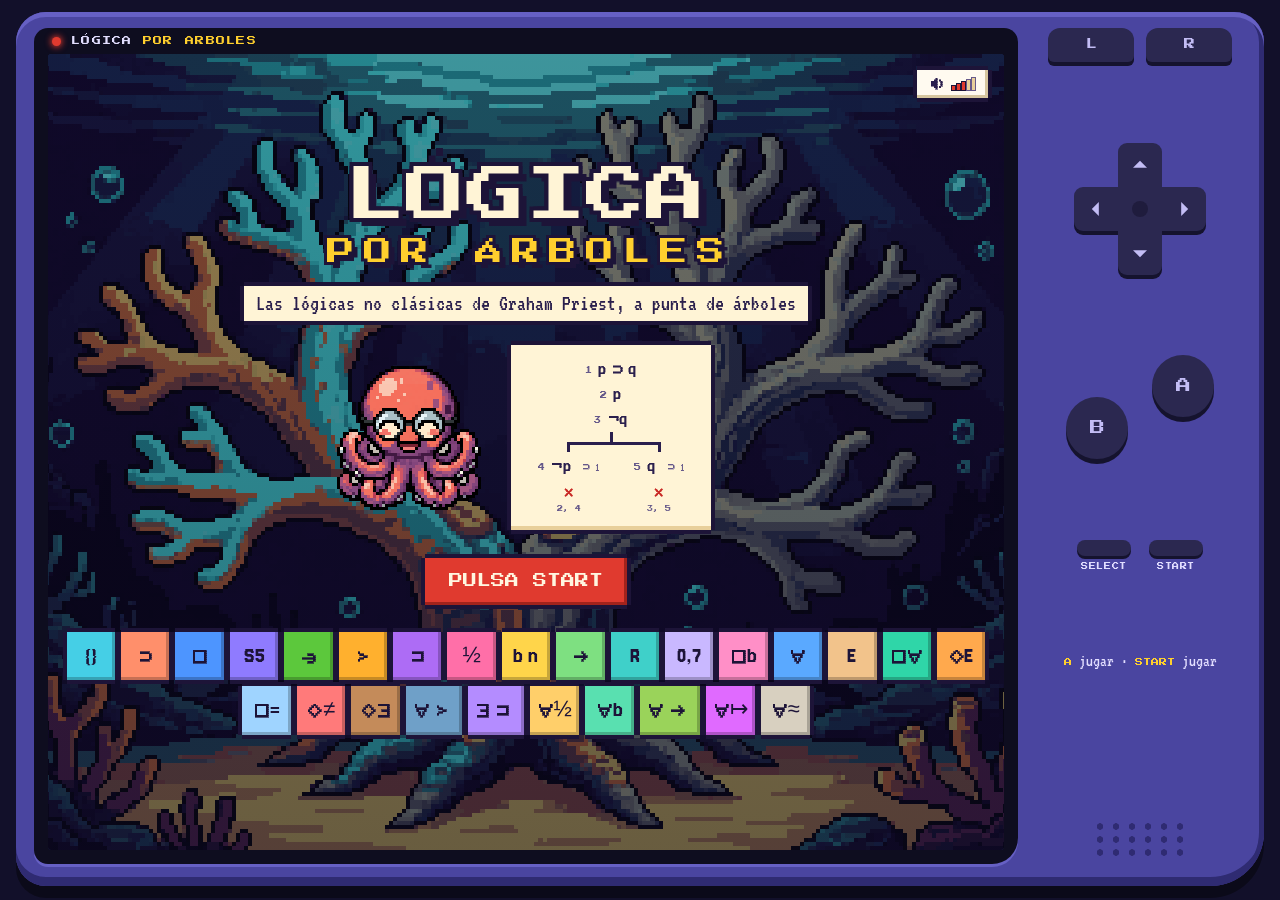
